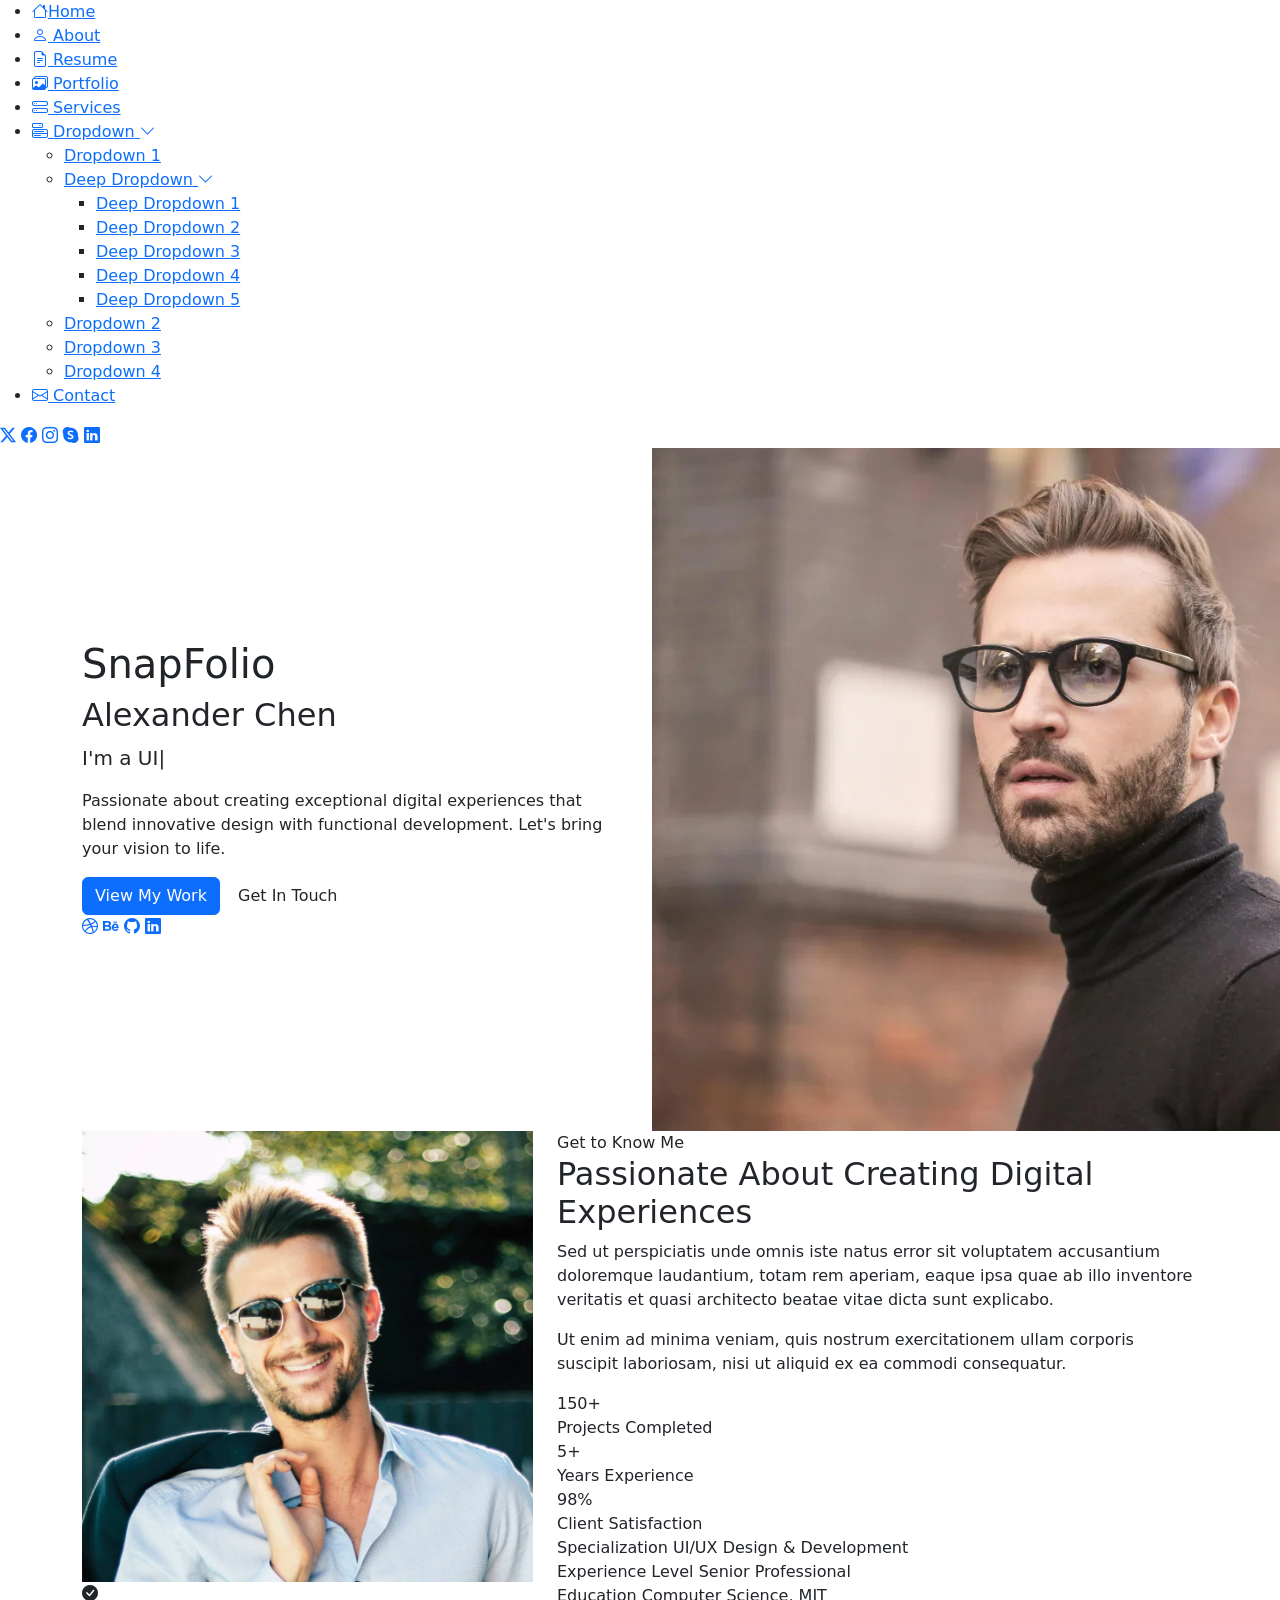
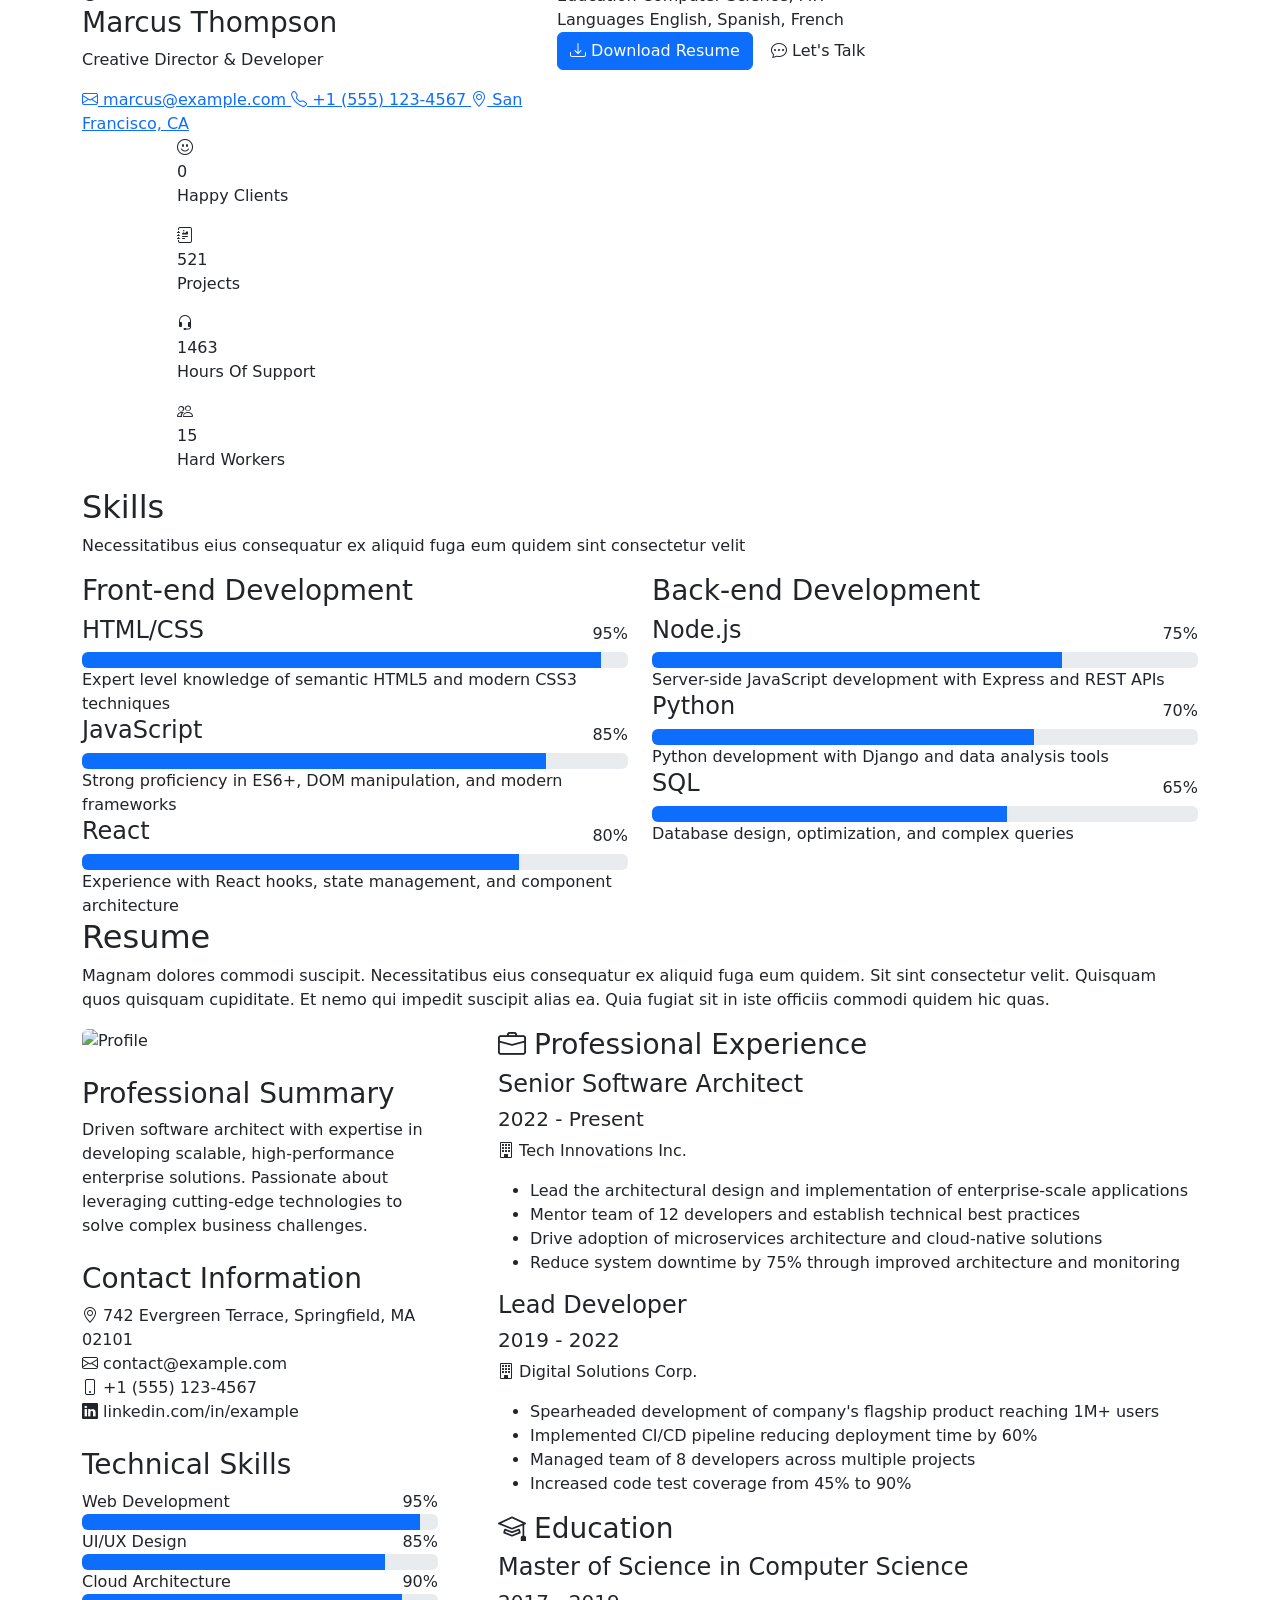
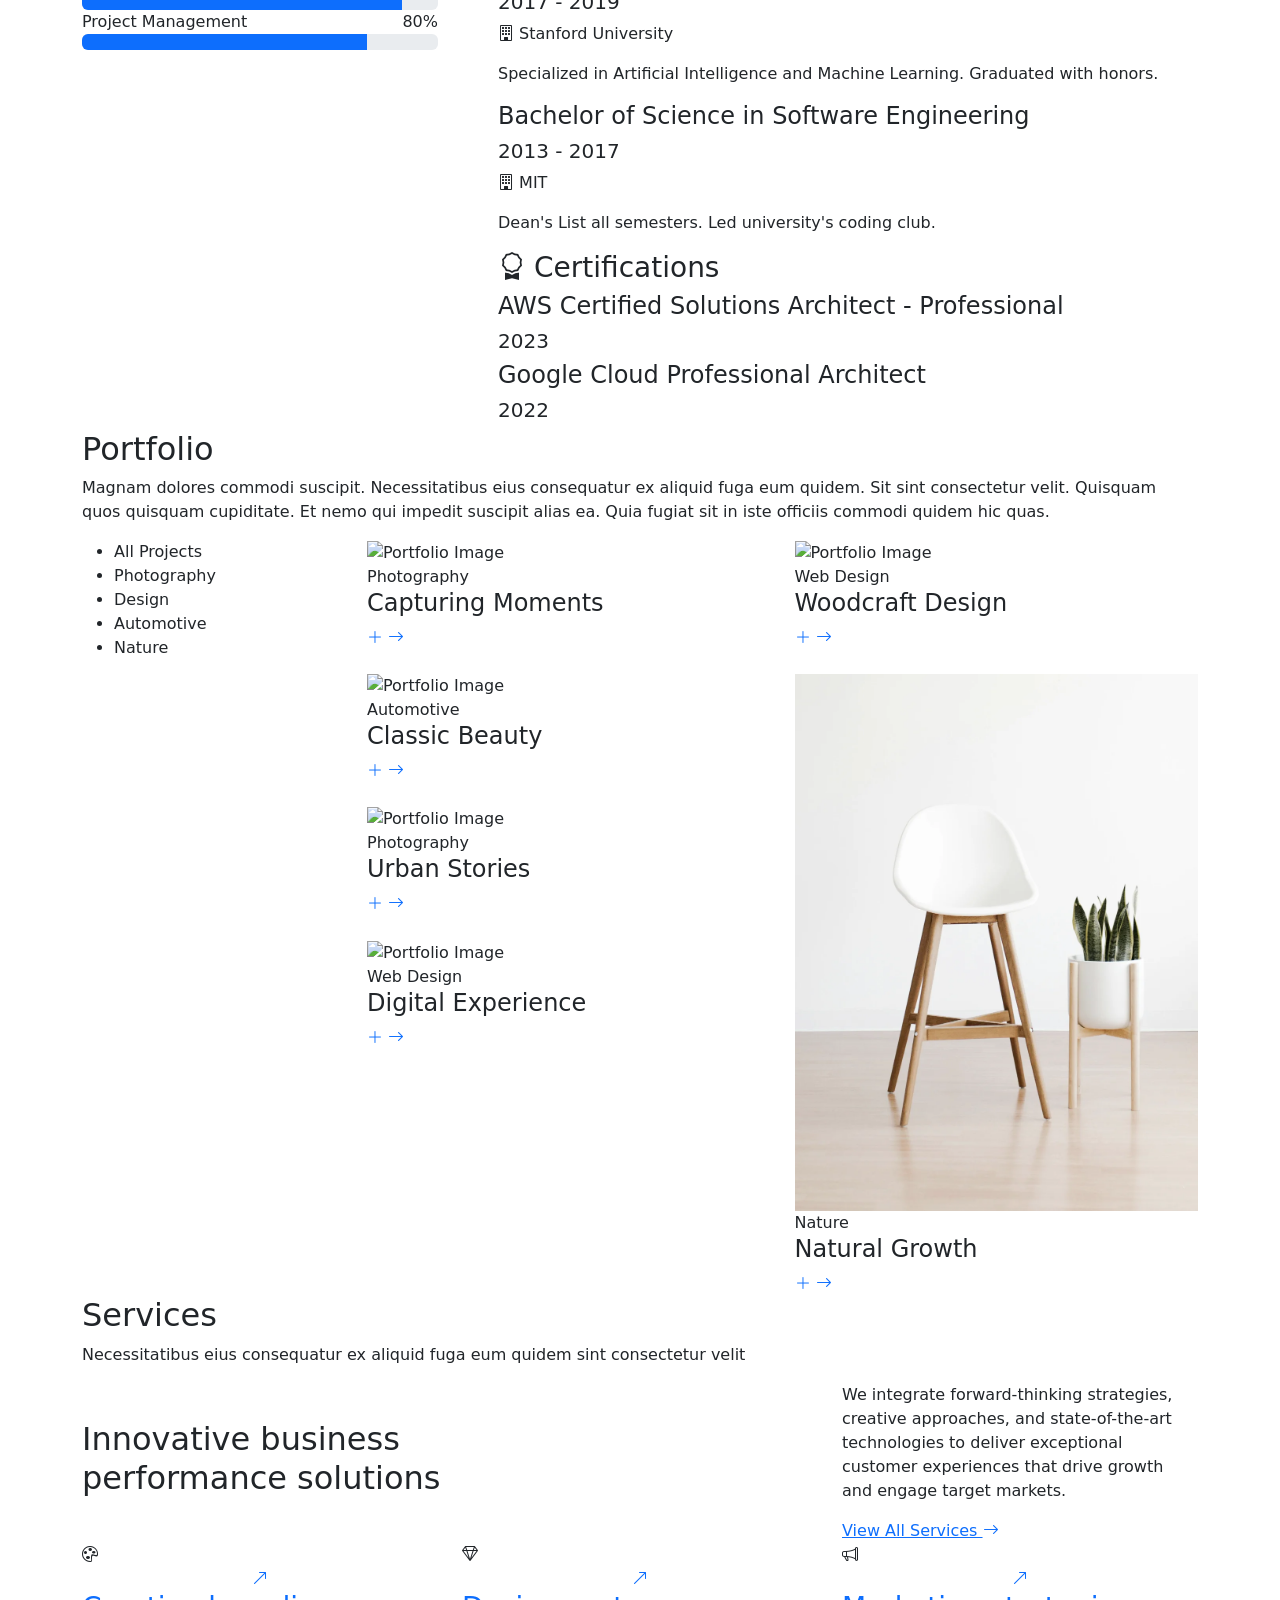
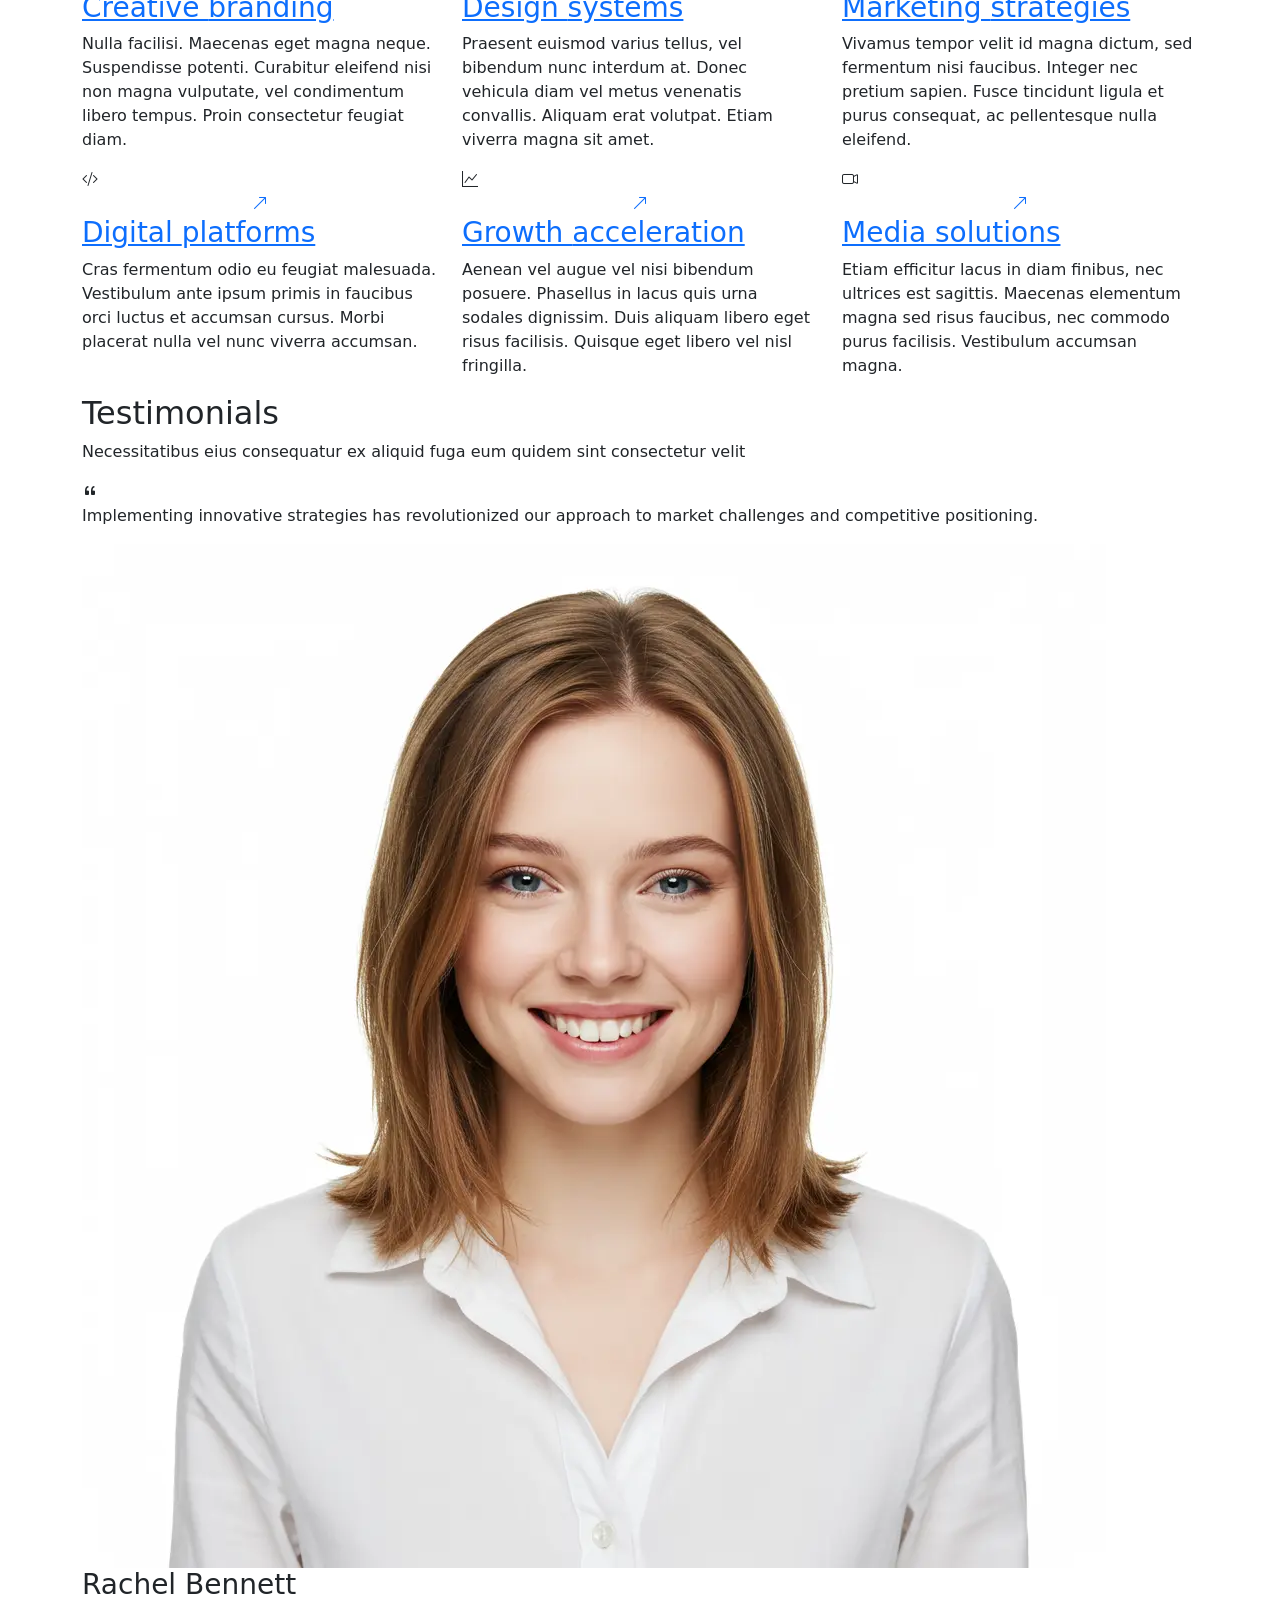
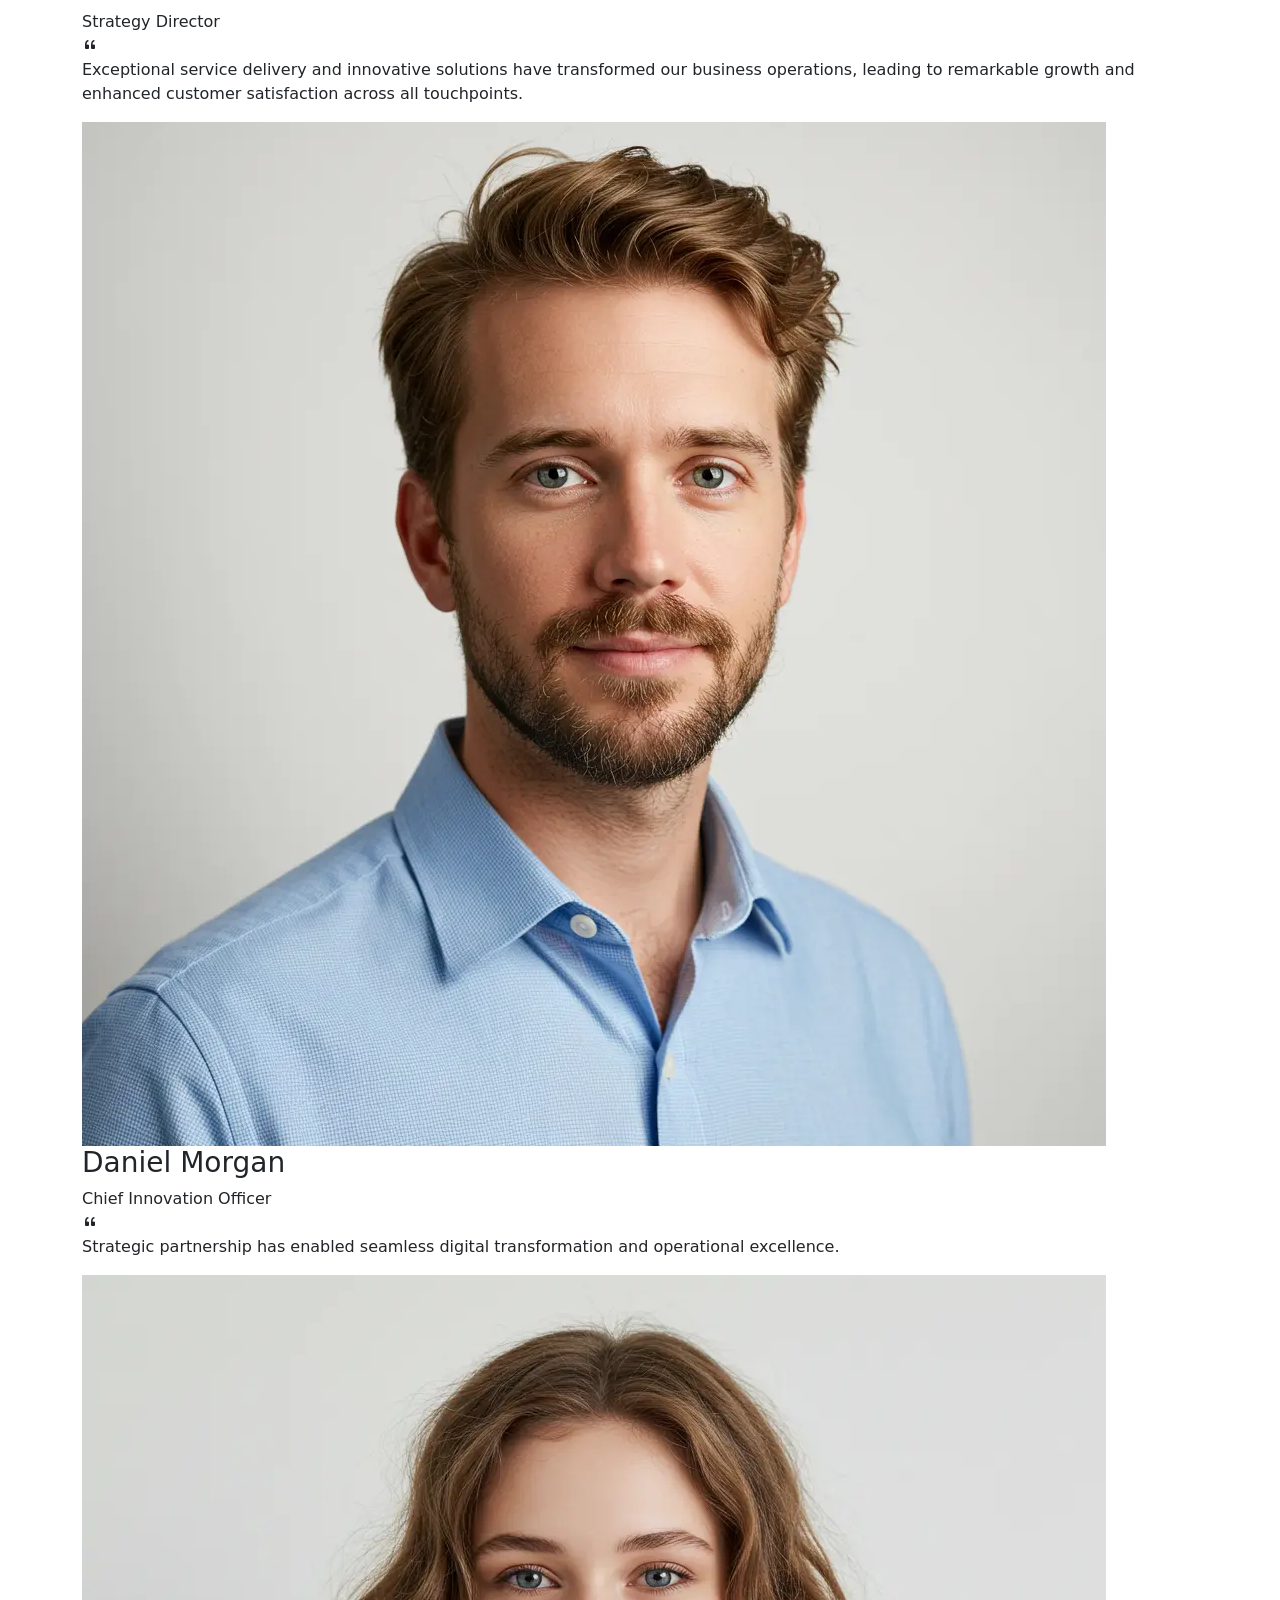
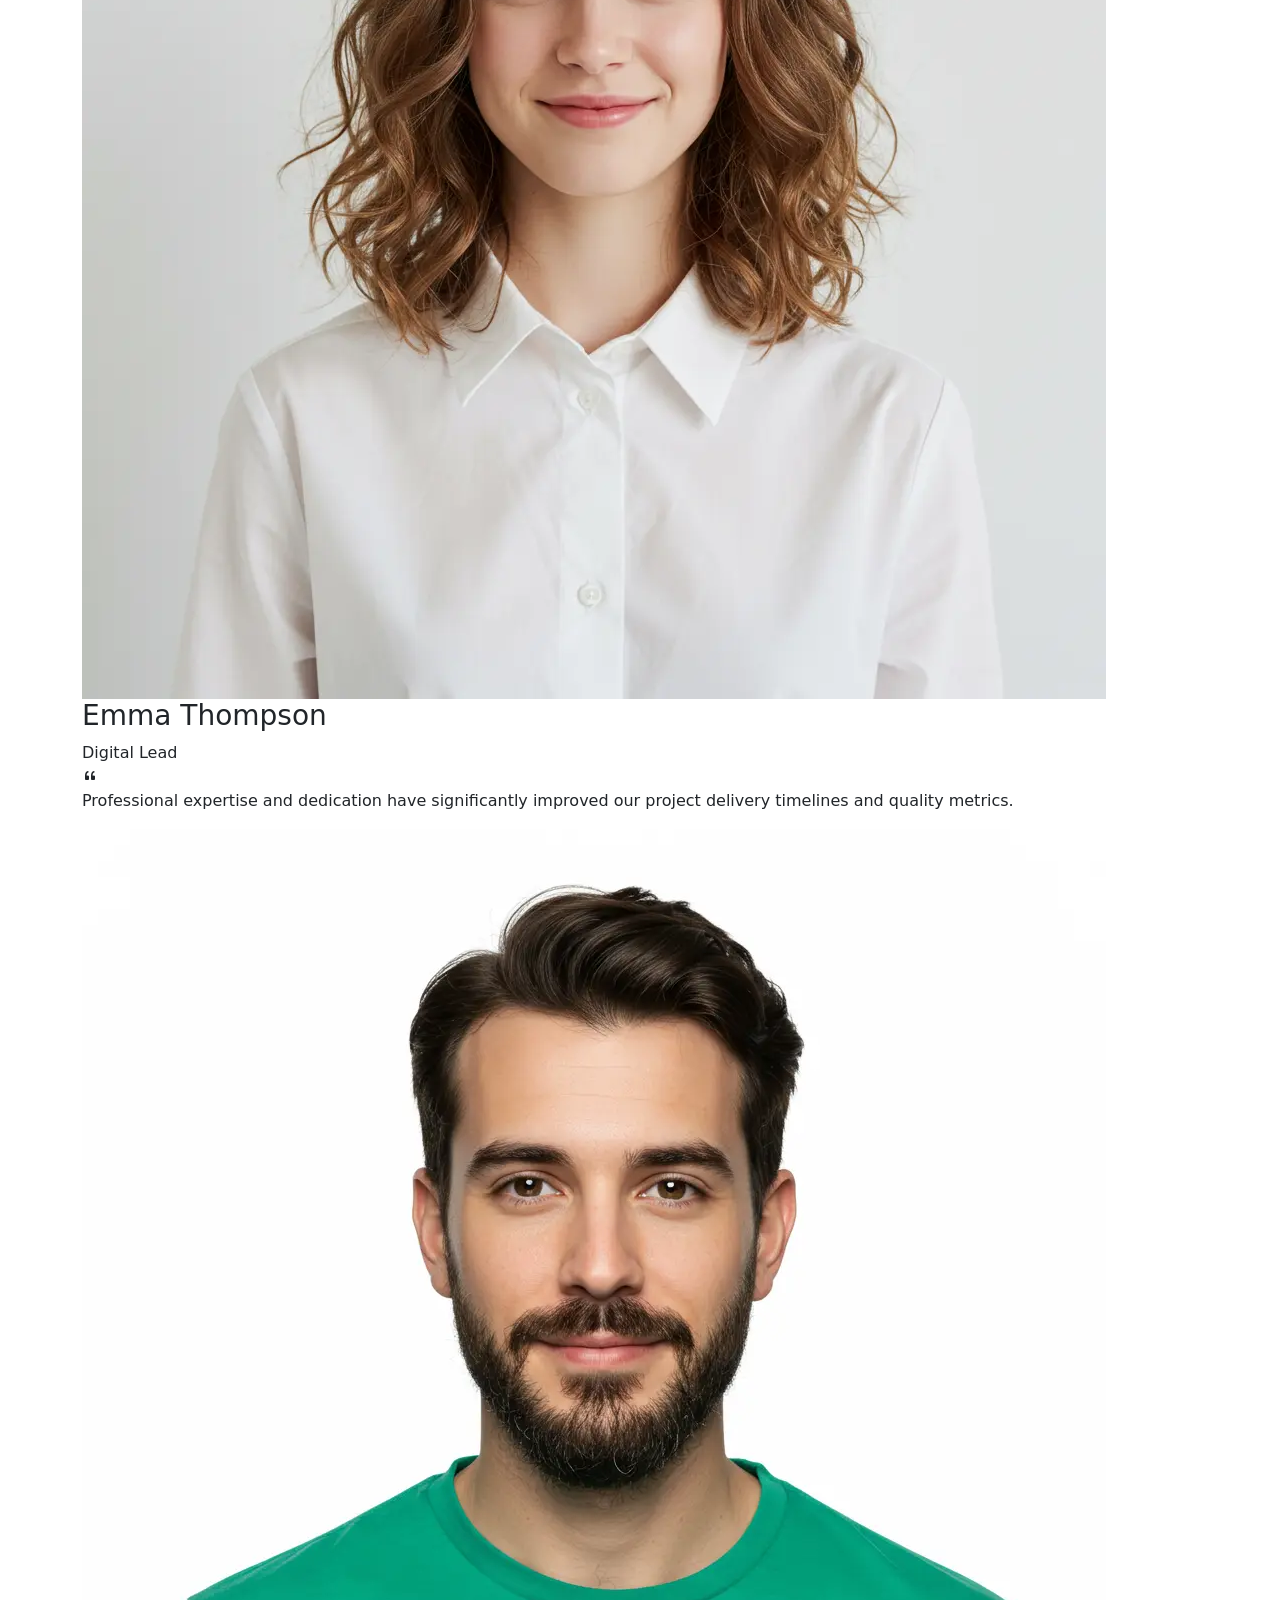
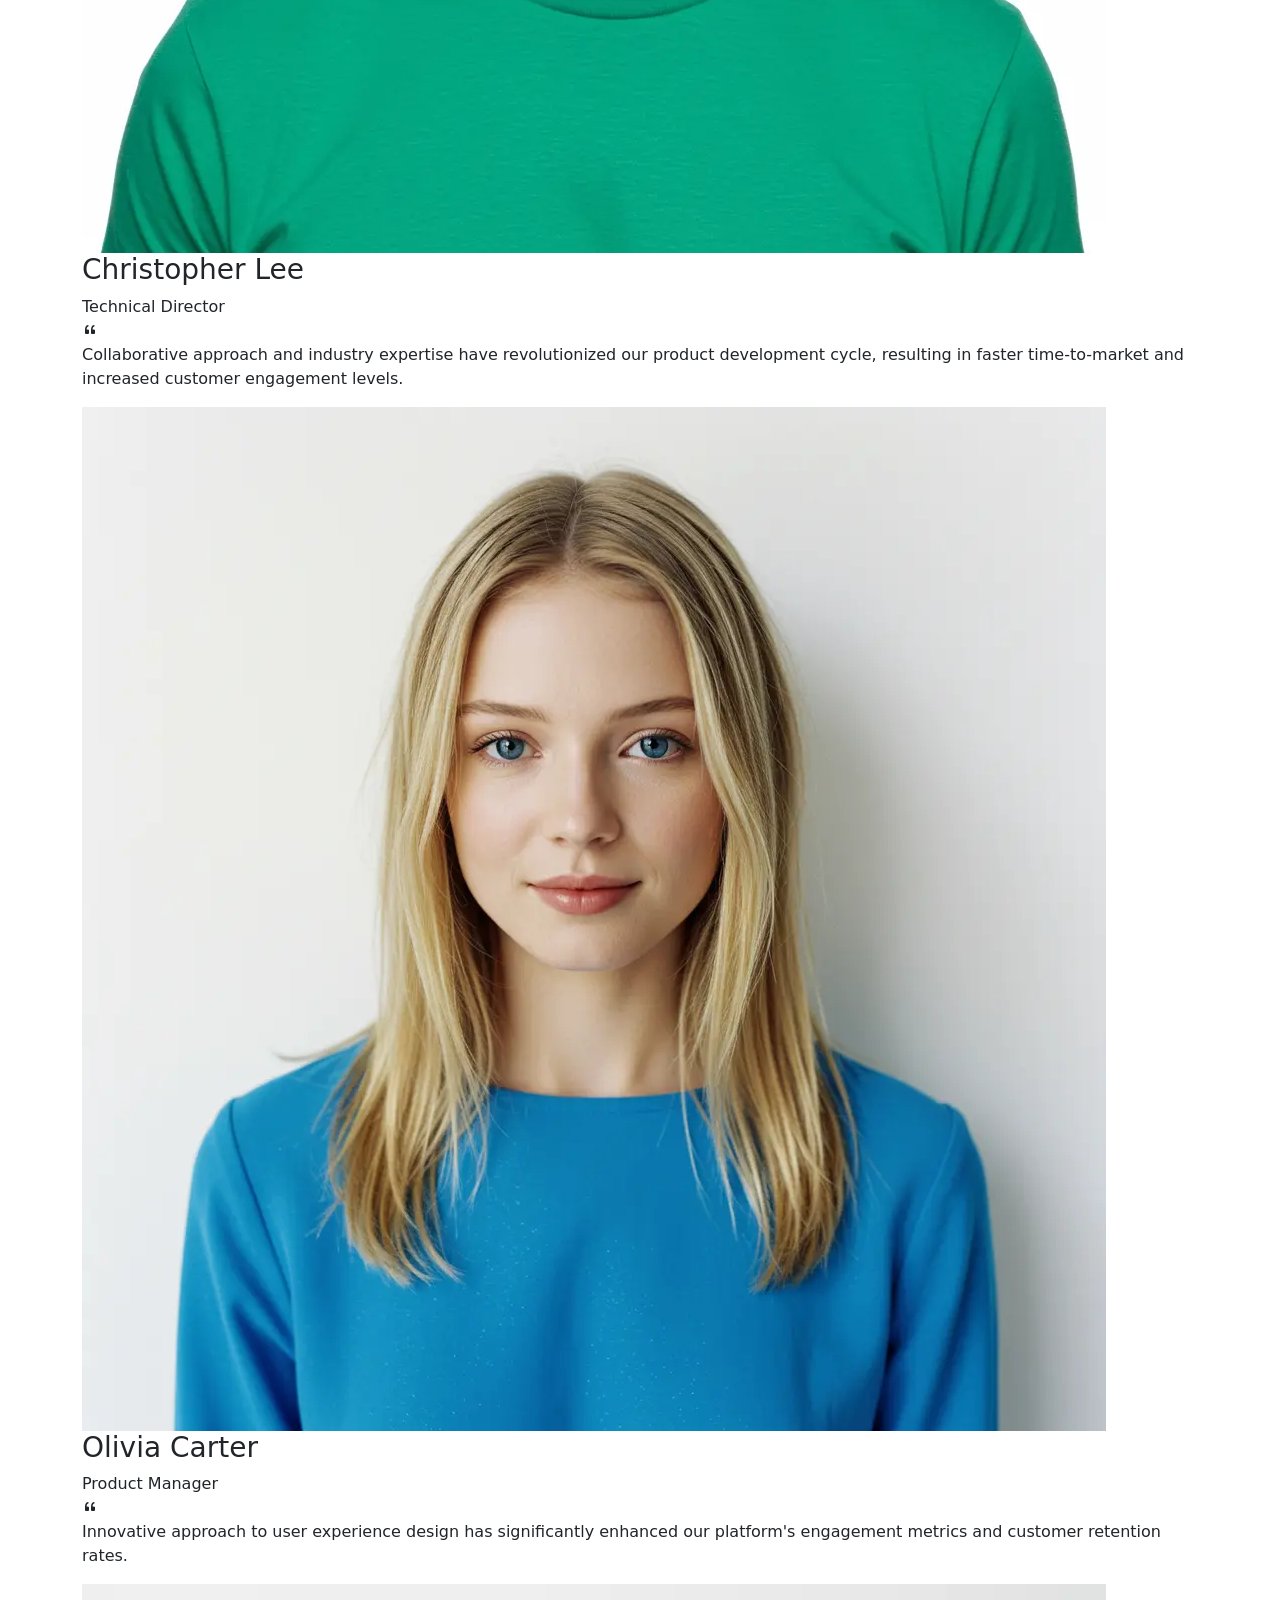
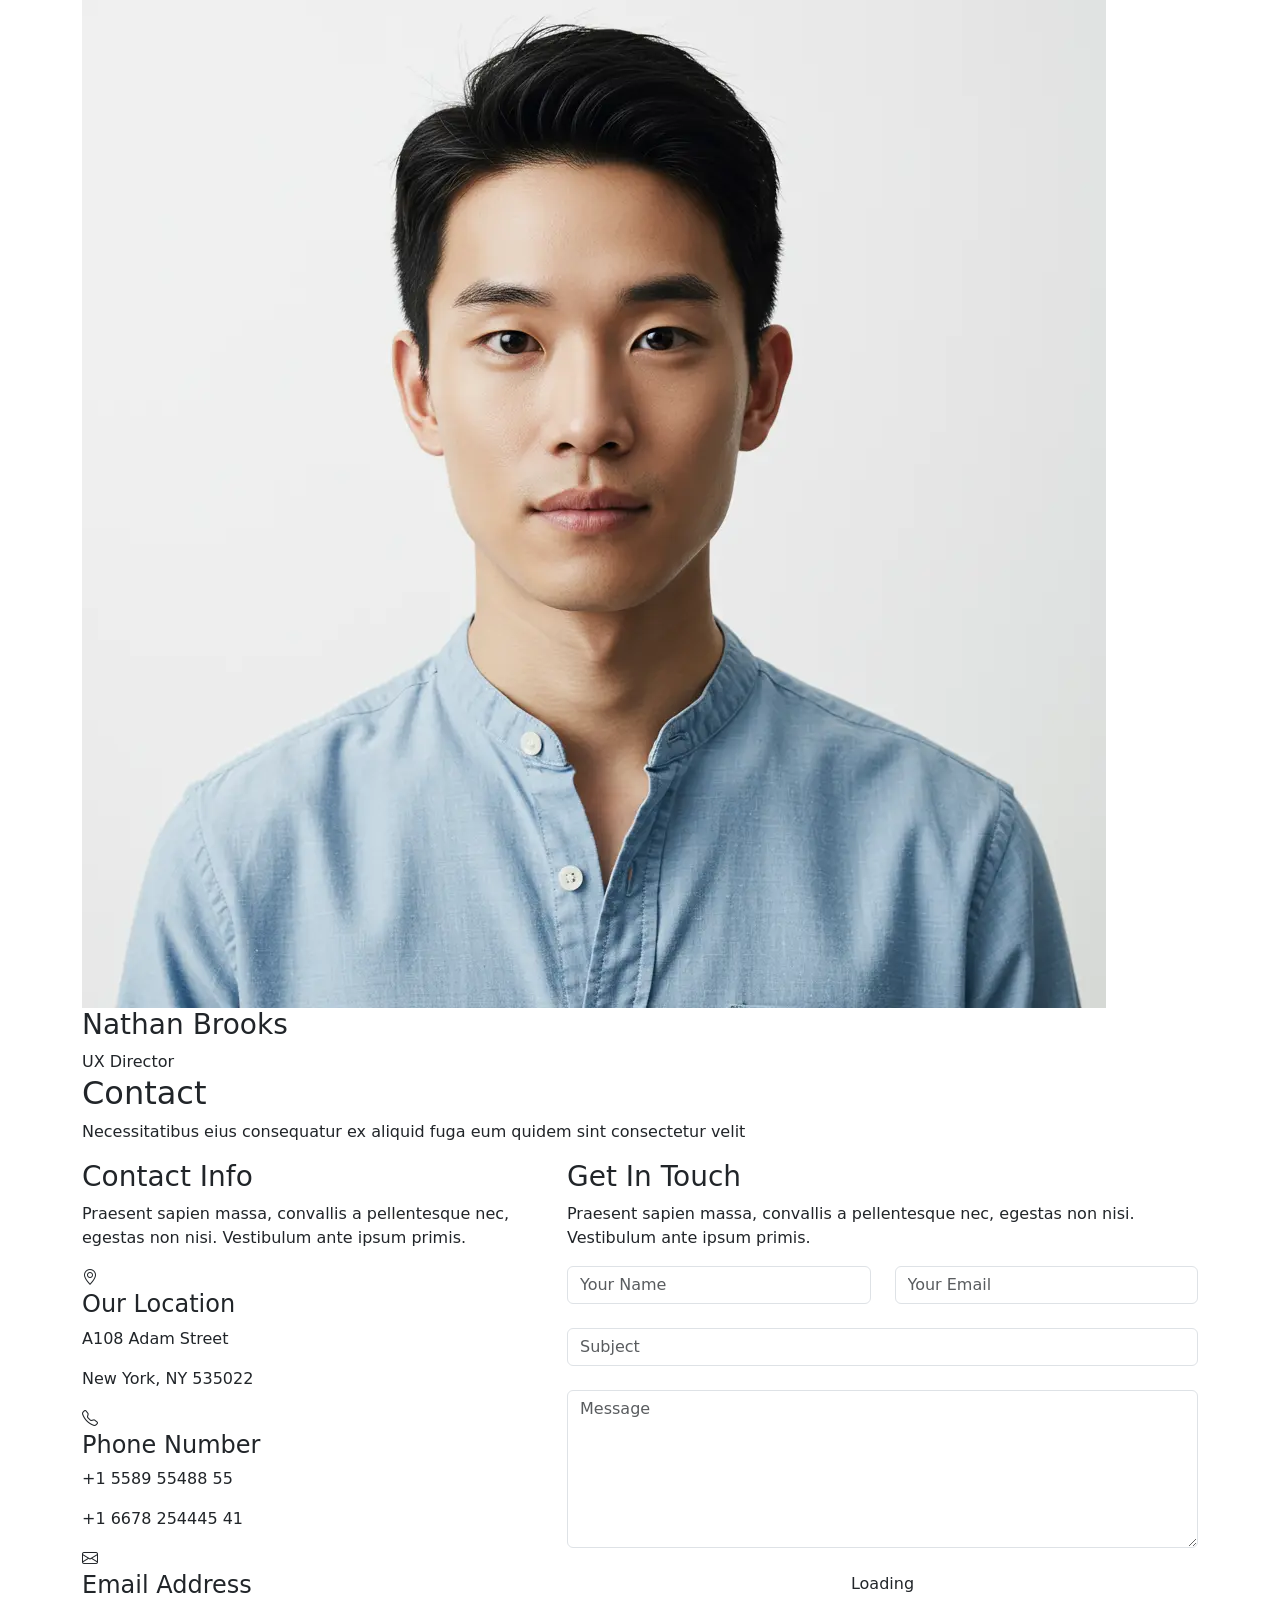
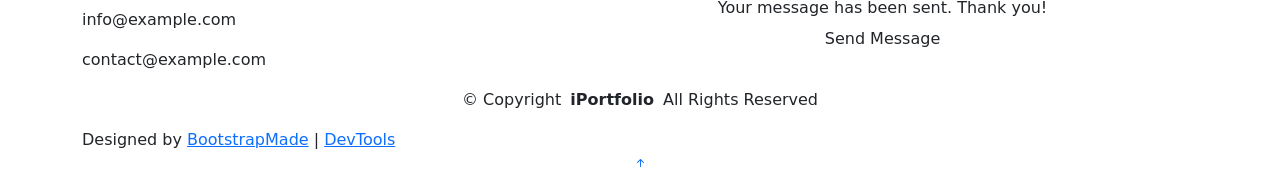
==== index.html @ 399a63a8 "commit do modelo do portifolio" ====
<!DOCTYPE html>
<html lang="en">

<head>
  <meta charset="utf-8">
  <meta content="width=device-width, initial-scale=1.0" name="viewport">
  <title>Index - SnapFolio Bootstrap Template</title>
  <meta name="description" content="">
  <meta name="keywords" content="">

  <!-- Favicons -->
  <link href="assets/img/favicon.png" rel="icon">
  <link href="assets/img/apple-touch-icon.png" rel="apple-touch-icon">

  <!-- Fonts -->
  <link href="https://fonts.googleapis.com" rel="preconnect">
  <link href="https://fonts.gstatic.com" rel="preconnect" crossorigin>
  <link href="https://fonts.googleapis.com/css2?family=Roboto:ital,wght@0,100;0,300;0,400;0,500;0,700;0,900;1,100;1,300;1,400;1,500;1,700;1,900&family=Ubuntu:ital,wght@0,300;0,400;0,500;0,700;1,300;1,400;1,500;1,700&family=Nunito:ital,wght@0,200;0,300;0,400;0,500;0,600;0,700;0,800;0,900;1,200;1,300;1,400;1,500;1,600;1,700;1,800;1,900&display=swap" rel="stylesheet">

  <!-- Vendor CSS Files -->
  <link href="assets/vendor/bootstrap/css/bootstrap.min.css" rel="stylesheet">
  <link href="assets/vendor/bootstrap-icons/bootstrap-icons.css" rel="stylesheet">
  <link href="assets/vendor/aos/aos.css" rel="stylesheet">
  <link href="assets/vendor/glightbox/css/glightbox.min.css" rel="stylesheet">
  <link href="assets/vendor/swiper/swiper-bundle.min.css" rel="stylesheet">

  <!-- Main CSS File -->
  <link href="assets/css/main.css" rel="stylesheet">

  <!-- =======================================================
  * Template Name: SnapFolio
  * Template URL: https://bootstrapmade.com/snapfolio-bootstrap-portfolio-template/
  * Updated: Jul 21 2025 with Bootstrap v5.3.7
  * Author: BootstrapMade.com
  * License: https://bootstrapmade.com/license/
  ======================================================== -->
</head>

<body class="index-page">

  <header id="header" class="header dark-background d-flex flex-column justify-content-center">
    <i class="header-toggle d-xl-none bi bi-list"></i>

    <div class="header-container d-flex flex-column align-items-start">
      <nav id="navmenu" class="navmenu">
        <ul>
          <li><a href="#hero" class="active"><i class="bi bi-house navicon"></i>Home</a></li>
          <li><a href="#about"><i class="bi bi-person navicon"></i> About</a></li>
          <li><a href="#resume"><i class="bi bi-file-earmark-text navicon"></i> Resume</a></li>
          <li><a href="#portfolio"><i class="bi bi-images navicon"></i> Portfolio</a></li>
          <li><a href="#services"><i class="bi bi-hdd-stack navicon"></i> Services</a></li>
          <li class="dropdown"><a href="#"><i class="bi bi-menu-button navicon"></i> <span>Dropdown</span> <i class="bi bi-chevron-down toggle-dropdown"></i></a>
            <ul>
              <li><a href="#">Dropdown 1</a></li>
              <li class="dropdown"><a href="#"><span>Deep Dropdown</span> <i class="bi bi-chevron-down toggle-dropdown"></i></a>
                <ul>
                  <li><a href="#">Deep Dropdown 1</a></li>
                  <li><a href="#">Deep Dropdown 2</a></li>
                  <li><a href="#">Deep Dropdown 3</a></li>
                  <li><a href="#">Deep Dropdown 4</a></li>
                  <li><a href="#">Deep Dropdown 5</a></li>
                </ul>
              </li>
              <li><a href="#">Dropdown 2</a></li>
              <li><a href="#">Dropdown 3</a></li>
              <li><a href="#">Dropdown 4</a></li>
            </ul>
          </li>
          <li><a href="#contact"><i class="bi bi-envelope navicon"></i> Contact</a></li>
        </ul>
      </nav>

      <div class="social-links text-center">
        <a href="#" class="twitter"><i class="bi bi-twitter-x"></i></a>
        <a href="#" class="facebook"><i class="bi bi-facebook"></i></a>
        <a href="#" class="instagram"><i class="bi bi-instagram"></i></a>
        <a href="#" class="google-plus"><i class="bi bi-skype"></i></a>
        <a href="#" class="linkedin"><i class="bi bi-linkedin"></i></a>
      </div>

    </div>

  </header>

  <main class="main">

    <!-- Hero Section -->
    <section id="hero" class="hero section">

      <div class="background-elements">
        <div class="bg-circle circle-1"></div>
        <div class="bg-circle circle-2"></div>
      </div>

      <div class="hero-content">

        <div class="container">
          <div class="row align-items-center">

            <div class="col-lg-6" data-aos="fade-right" data-aos-delay="100">
              <div class="hero-text">
                <h1>Snap<span class="accent-text">Folio</span></h1>
                <h2>Alexander Chen</h2>
                <p class="lead">I'm a <span class="typed" data-typed-items="UI/UX Designer, Web Developer, Brand Strategist, Creative Director"></span></p>
                <p class="description">Passionate about creating exceptional digital experiences that blend innovative design with functional development. Let's bring your vision to life.</p>

                <div class="hero-actions">
                  <a href="#portfolio" class="btn btn-primary">View My Work</a>
                  <a href="#contact" class="btn btn-outline">Get In Touch</a>
                </div>

                <div class="social-links">
                  <a href="#"><i class="bi bi-dribbble"></i></a>
                  <a href="#"><i class="bi bi-behance"></i></a>
                  <a href="#"><i class="bi bi-github"></i></a>
                  <a href="#"><i class="bi bi-linkedin"></i></a>
                </div>
              </div>
            </div>

            <div class="col-lg-6" data-aos="fade-left" data-aos-delay="200">
              <div class="hero-visual">
                <div class="profile-container">
                  <div class="profile-background"></div>
                  <img src="assets/img/profile/profile-2.webp" alt="Alexander Chen" class="profile-image">
                </div>
              </div>
            </div>

          </div>
        </div>
      </div>

    </section><!-- /Hero Section -->

    <!-- About Section -->
    <section id="about" class="about section">

      <div class="container" data-aos="fade-up" data-aos-delay="100">

        <div class="row">
          <div class="col-lg-5" data-aos="zoom-in" data-aos-delay="200">
            <div class="profile-card">
              <div class="profile-header">
                <div class="profile-image">
                  <img src="assets/img/profile/profile-square-3.webp" alt="Profile Image" class="img-fluid">
                </div>
                <div class="profile-badge">
                  <i class="bi bi-check-circle-fill"></i>
                </div>
              </div>

              <div class="profile-content">
                <h3>Marcus Thompson</h3>
                <p class="profession">Creative Director &amp; Developer</p>

                <div class="contact-links">
                  <a href="mailto:marcus@example.com" class="contact-item">
                    <i class="bi bi-envelope"></i>
                    marcus@example.com
                  </a>
                  <a href="tel:+15551234567" class="contact-item">
                    <i class="bi bi-telephone"></i>
                    +1 (555) 123-4567
                  </a>
                  <a href="#" class="contact-item">
                    <i class="bi bi-geo-alt"></i>
                    San Francisco, CA
                  </a>
                </div>
              </div>
            </div>
          </div>

          <div class="col-lg-7" data-aos="fade-left" data-aos-delay="300">
            <div class="about-content">
              <div class="section-header">
                <span class="badge-text">Get to Know Me</span>
                <h2>Passionate About Creating Digital Experiences</h2>
              </div>

              <div class="description">
                <p>Sed ut perspiciatis unde omnis iste natus error sit voluptatem accusantium doloremque laudantium, totam rem aperiam, eaque ipsa quae ab illo inventore veritatis et quasi architecto beatae vitae dicta sunt explicabo.</p>

                <p>Ut enim ad minima veniam, quis nostrum exercitationem ullam corporis suscipit laboriosam, nisi ut aliquid ex ea commodi consequatur.</p>
              </div>

              <div class="stats-grid">
                <div class="stat-item">
                  <div class="stat-number">150+</div>
                  <div class="stat-label">Projects Completed</div>
                </div>
                <div class="stat-item">
                  <div class="stat-number">5+</div>
                  <div class="stat-label">Years Experience</div>
                </div>
                <div class="stat-item">
                  <div class="stat-number">98%</div>
                  <div class="stat-label">Client Satisfaction</div>
                </div>
              </div>

              <div class="details-grid">
                <div class="detail-row">
                  <div class="detail-item">
                    <span class="detail-label">Specialization</span>
                    <span class="detail-value">UI/UX Design &amp; Development</span>
                  </div>
                  <div class="detail-item">
                    <span class="detail-label">Experience Level</span>
                    <span class="detail-value">Senior Professional</span>
                  </div>
                </div>
                <div class="detail-row">
                  <div class="detail-item">
                    <span class="detail-label">Education</span>
                    <span class="detail-value">Computer Science, MIT</span>
                  </div>
                  <div class="detail-item">
                    <span class="detail-label">Languages</span>
                    <span class="detail-value">English, Spanish, French</span>
                  </div>
                </div>
              </div>

              <div class="cta-section">
                <a href="#" class="btn btn-primary">
                  <i class="bi bi-download"></i>
                  Download Resume
                </a>
                <a href="#" class="btn btn-outline">
                  <i class="bi bi-chat-dots"></i>
                  Let's Talk
                </a>
              </div>
            </div>
          </div>
        </div>

      </div>

    </section><!-- /About Section -->

    <!-- Stats Section -->
    <section id="stats" class="stats section light-background">

      <div class="container" data-aos="fade-up" data-aos-delay="100">

        <div class="row justify-content-center">
          <div class="col-lg-10">
            <div class="stats-wrapper">
              <div class="stats-item" data-aos="zoom-in" data-aos-delay="150">
                <div class="icon-wrapper">
                  <i class="bi bi-emoji-smile"></i>
                </div>
                <span data-purecounter-start="0" data-purecounter-end="232" data-purecounter-duration="1" class="purecounter"></span>
                <p>Happy Clients</p>
              </div><!-- End Stats Item -->

              <div class="stats-item" data-aos="zoom-in" data-aos-delay="200">
                <div class="icon-wrapper">
                  <i class="bi bi-journal-richtext"></i>
                </div>
                <span data-purecounter-start="0" data-purecounter-end="521" data-purecounter-duration="1" class="purecounter"></span>
                <p>Projects</p>
              </div><!-- End Stats Item -->

              <div class="stats-item" data-aos="zoom-in" data-aos-delay="250">
                <div class="icon-wrapper">
                  <i class="bi bi-headset"></i>
                </div>
                <span data-purecounter-start="0" data-purecounter-end="1463" data-purecounter-duration="1" class="purecounter"></span>
                <p>Hours Of Support</p>
              </div><!-- End Stats Item -->

              <div class="stats-item" data-aos="zoom-in" data-aos-delay="300">
                <div class="icon-wrapper">
                  <i class="bi bi-people"></i>
                </div>
                <span data-purecounter-start="0" data-purecounter-end="15" data-purecounter-duration="1" class="purecounter"></span>
                <p>Hard Workers</p>
              </div><!-- End Stats Item -->
            </div>
          </div>
        </div>

      </div>

    </section><!-- /Stats Section -->

    <!-- Skills Section -->
    <section id="skills" class="skills section">

      <!-- Section Title -->
      <div class="container section-title" data-aos="fade-up">
        <h2>Skills</h2>
        <p>Necessitatibus eius consequatur ex aliquid fuga eum quidem sint consectetur velit</p>
      </div><!-- End Section Title -->

      <div class="container" data-aos="fade-up" data-aos-delay="100">

        <div class="row">
          <div class="col-lg-6">
            <div class="skills-category" data-aos="fade-up" data-aos-delay="200">
              <h3>Front-end Development</h3>
              <div class="skills-animation">
                <div class="skill-item">
                  <div class="d-flex justify-content-between align-items-center">
                    <h4>HTML/CSS</h4>
                    <span class="skill-percentage">95%</span>
                  </div>
                  <div class="progress">
                    <div class="progress-bar" role="progressbar" aria-valuenow="95" aria-valuemin="0" aria-valuemax="100"></div>
                  </div>
                  <div class="skill-tooltip">Expert level knowledge of semantic HTML5 and modern CSS3 techniques</div>
                </div>

                <div class="skill-item">
                  <div class="d-flex justify-content-between align-items-center">
                    <h4>JavaScript</h4>
                    <span class="skill-percentage">85%</span>
                  </div>
                  <div class="progress">
                    <div class="progress-bar" role="progressbar" aria-valuenow="85" aria-valuemin="0" aria-valuemax="100"></div>
                  </div>
                  <div class="skill-tooltip">Strong proficiency in ES6+, DOM manipulation, and modern frameworks</div>
                </div>

                <div class="skill-item">
                  <div class="d-flex justify-content-between align-items-center">
                    <h4>React</h4>
                    <span class="skill-percentage">80%</span>
                  </div>
                  <div class="progress">
                    <div class="progress-bar" role="progressbar" aria-valuenow="80" aria-valuemin="0" aria-valuemax="100"></div>
                  </div>
                  <div class="skill-tooltip">Experience with React hooks, state management, and component architecture</div>
                </div>
              </div>
            </div><!-- End Frontend Skills -->
          </div>

          <div class="col-lg-6">
            <div class="skills-category" data-aos="fade-up" data-aos-delay="300">
              <h3>Back-end Development</h3>
              <div class="skills-animation">
                <div class="skill-item">
                  <div class="d-flex justify-content-between align-items-center">
                    <h4>Node.js</h4>
                    <span class="skill-percentage">75%</span>
                  </div>
                  <div class="progress">
                    <div class="progress-bar" role="progressbar" aria-valuenow="75" aria-valuemin="0" aria-valuemax="100"></div>
                  </div>
                  <div class="skill-tooltip">Server-side JavaScript development with Express and REST APIs</div>
                </div>

                <div class="skill-item">
                  <div class="d-flex justify-content-between align-items-center">
                    <h4>Python</h4>
                    <span class="skill-percentage">70%</span>
                  </div>
                  <div class="progress">
                    <div class="progress-bar" role="progressbar" aria-valuenow="70" aria-valuemin="0" aria-valuemax="100"></div>
                  </div>
                  <div class="skill-tooltip">Python development with Django and data analysis tools</div>
                </div>

                <div class="skill-item">
                  <div class="d-flex justify-content-between align-items-center">
                    <h4>SQL</h4>
                    <span class="skill-percentage">65%</span>
                  </div>
                  <div class="progress">
                    <div class="progress-bar" role="progressbar" aria-valuenow="65" aria-valuemin="0" aria-valuemax="100"></div>
                  </div>
                  <div class="skill-tooltip">Database design, optimization, and complex queries</div>
                </div>
              </div>
            </div><!-- End Backend Skills -->
          </div>
        </div>

      </div>

    </section><!-- /Skills Section -->

    <!-- Resume Section -->
    <section id="resume" class="resume section">

      <!-- Section Title -->
      <div class="container section-title" data-aos="fade-up">
        <h2>Resume</h2>
        <p>Magnam dolores commodi suscipit. Necessitatibus eius consequatur ex aliquid fuga eum quidem. Sit sint consectetur velit. Quisquam quos quisquam cupiditate. Et nemo qui impedit suscipit alias ea. Quia fugiat sit in iste officiis commodi quidem hic quas.</p>
      </div><!-- End Section Title -->

      <div class="container" data-aos="fade-up" data-aos-delay="100">

        <div class="row gy-4">
          <!-- Left column with summary and contact -->
          <div class="col-lg-4">
            <div class="resume-side" data-aos="fade-right" data-aos-delay="100">
              <div class="profile-img mb-4">
                <img src="assets/img/profile/profile-square-2.webp" alt="Profile" class="img-fluid rounded">
              </div>

              <h3>Professional Summary</h3>
              <p>Driven software architect with expertise in developing scalable, high-performance enterprise solutions. Passionate about leveraging cutting-edge technologies to solve complex business challenges.</p>

              <h3 class="mt-4">Contact Information</h3>
              <ul class="contact-info list-unstyled">
                <li><i class="bi bi-geo-alt"></i> 742 Evergreen Terrace, Springfield, MA 02101</li>
                <li><i class="bi bi-envelope"></i> contact@example.com</li>
                <li><i class="bi bi-phone"></i> +1 (555) 123-4567</li>
                <li><i class="bi bi-linkedin"></i> linkedin.com/in/example</li>
              </ul>

              <div class="skills-animation mt-4">
                <h3>Technical Skills</h3>
                <div class="skill-item">
                  <div class="d-flex justify-content-between">
                    <span>Web Development</span>
                    <span>95%</span>
                  </div>
                  <div class="progress">
                    <div class="progress-bar" role="progressbar" aria-valuenow="95" aria-valuemin="0" aria-valuemax="100"></div>
                  </div>
                </div>

                <div class="skill-item">
                  <div class="d-flex justify-content-between">
                    <span>UI/UX Design</span>
                    <span>85%</span>
                  </div>
                  <div class="progress">
                    <div class="progress-bar" role="progressbar" aria-valuenow="85" aria-valuemin="0" aria-valuemax="100"></div>
                  </div>
                </div>

                <div class="skill-item">
                  <div class="d-flex justify-content-between">
                    <span>Cloud Architecture</span>
                    <span>90%</span>
                  </div>
                  <div class="progress">
                    <div class="progress-bar" role="progressbar" aria-valuenow="90" aria-valuemin="0" aria-valuemax="100"></div>
                  </div>
                </div>

                <div class="skill-item">
                  <div class="d-flex justify-content-between">
                    <span>Project Management</span>
                    <span>80%</span>
                  </div>
                  <div class="progress">
                    <div class="progress-bar" role="progressbar" aria-valuenow="80" aria-valuemin="0" aria-valuemax="100"></div>
                  </div>
                </div>
              </div>
            </div>
          </div>

          <!-- Right column with experience and education -->
          <div class="col-lg-8 ps-4 ps-lg-5">
            <!-- Experience Section -->
            <div class="resume-section" data-aos="fade-up">
              <h3><i class="bi bi-briefcase me-2"></i>Professional Experience</h3>

              <div class="resume-item">
                <h4>Senior Software Architect</h4>
                <h5>2022 - Present</h5>
                <p class="company"><i class="bi bi-building"></i> Tech Innovations Inc.</p>
                <ul>
                  <li>Lead the architectural design and implementation of enterprise-scale applications</li>
                  <li>Mentor team of 12 developers and establish technical best practices</li>
                  <li>Drive adoption of microservices architecture and cloud-native solutions</li>
                  <li>Reduce system downtime by 75% through improved architecture and monitoring</li>
                </ul>
              </div>

              <div class="resume-item">
                <h4>Lead Developer</h4>
                <h5>2019 - 2022</h5>
                <p class="company"><i class="bi bi-building"></i> Digital Solutions Corp.</p>
                <ul>
                  <li>Spearheaded development of company's flagship product reaching 1M+ users</li>
                  <li>Implemented CI/CD pipeline reducing deployment time by 60%</li>
                  <li>Managed team of 8 developers across multiple projects</li>
                  <li>Increased code test coverage from 45% to 90%</li>
                </ul>
              </div>
            </div>

            <!-- Education Section -->
            <div class="resume-section" data-aos="fade-up" data-aos-delay="100">
              <h3><i class="bi bi-mortarboard me-2"></i>Education</h3>

              <div class="resume-item">
                <h4>Master of Science in Computer Science</h4>
                <h5>2017 - 2019</h5>
                <p class="company"><i class="bi bi-building"></i> Stanford University</p>
                <p>Specialized in Artificial Intelligence and Machine Learning. Graduated with honors.</p>
              </div>

              <div class="resume-item">
                <h4>Bachelor of Science in Software Engineering</h4>
                <h5>2013 - 2017</h5>
                <p class="company"><i class="bi bi-building"></i> MIT</p>
                <p>Dean's List all semesters. Led university's coding club.</p>
              </div>
            </div>

            <!-- Certifications Section -->
            <div class="resume-section" data-aos="fade-up" data-aos-delay="200">
              <h3><i class="bi bi-award me-2"></i>Certifications</h3>

              <div class="resume-item">
                <h4>AWS Certified Solutions Architect - Professional</h4>
                <h5>2023</h5>
              </div>

              <div class="resume-item">
                <h4>Google Cloud Professional Architect</h4>
                <h5>2022</h5>
              </div>
            </div>
          </div>
        </div>

      </div>

    </section><!-- /Resume Section -->

    <!-- Portfolio Section -->
    <section id="portfolio" class="portfolio section">

      <!-- Section Title -->
      <div class="container section-title" data-aos="fade-up">
        <h2>Portfolio</h2>
        <p>Magnam dolores commodi suscipit. Necessitatibus eius consequatur ex aliquid fuga eum quidem. Sit sint consectetur velit. Quisquam quos quisquam cupiditate. Et nemo qui impedit suscipit alias ea. Quia fugiat sit in iste officiis commodi quidem hic quas.</p>
      </div><!-- End Section Title -->

      <div class="container" data-aos="fade-up" data-aos-delay="100">

        <div class="isotope-layout" data-default-filter="*" data-layout="masonry" data-sort="original-order">

          <div class="row">
            <div class="col-lg-3 filter-sidebar">
              <div class="filters-wrapper" data-aos="fade-right" data-aos-delay="150">
                <ul class="portfolio-filters isotope-filters">
                  <li data-filter="*" class="filter-active">All Projects</li>
                  <li data-filter=".filter-photography">Photography</li>
                  <li data-filter=".filter-design">Design</li>
                  <li data-filter=".filter-automotive">Automotive</li>
                  <li data-filter=".filter-nature">Nature</li>
                </ul>
              </div>
            </div>

            <div class="col-lg-9">
              <div class="row gy-4 portfolio-container isotope-container" data-aos="fade-up" data-aos-delay="200">

                <div class="col-lg-6 col-md-6 portfolio-item isotope-item filter-photography">
                  <div class="portfolio-wrap">
                    <img src="assets/img/portfolio/portfolio-portrait-1.webp" class="img-fluid" alt="Portfolio Image" loading="lazy">
                    <div class="portfolio-info">
                      <div class="content">
                        <span class="category">Photography</span>
                        <h4>Capturing Moments</h4>
                        <div class="portfolio-links">
                          <a href="assets/img/portfolio/portfolio-portrait-1.webp" class="glightbox" title="Capturing Moments"><i class="bi bi-plus-lg"></i></a>
                          <a href="portfolio-details.html" title="More Details"><i class="bi bi-arrow-right"></i></a>
                        </div>
                      </div>
                    </div>
                  </div>
                </div><!-- End Portfolio Item -->

                <div class="col-lg-6 col-md-6 portfolio-item isotope-item filter-design">
                  <div class="portfolio-wrap">
                    <img src="assets/img/portfolio/portfolio-2.webp" class="img-fluid" alt="Portfolio Image" loading="lazy">
                    <div class="portfolio-info">
                      <div class="content">
                        <span class="category">Web Design</span>
                        <h4>Woodcraft Design</h4>
                        <div class="portfolio-links">
                          <a href="assets/img/portfolio/portfolio-2.webp" class="glightbox" title="Woodcraft Design"><i class="bi bi-plus-lg"></i></a>
                          <a href="portfolio-details.html" title="More Details"><i class="bi bi-arrow-right"></i></a>
                        </div>
                      </div>
                    </div>
                  </div>
                </div><!-- End Portfolio Item -->

                <div class="col-lg-6 col-md-6 portfolio-item isotope-item filter-automotive">
                  <div class="portfolio-wrap">
                    <img src="assets/img/portfolio/portfolio-portrait-2.webp" class="img-fluid" alt="Portfolio Image" loading="lazy">
                    <div class="portfolio-info">
                      <div class="content">
                        <span class="category">Automotive</span>
                        <h4>Classic Beauty</h4>
                        <div class="portfolio-links">
                          <a href="assets/img/portfolio/portfolio-portrait-2.webp" class="glightbox" title="Classic Beauty"><i class="bi bi-plus-lg"></i></a>
                          <a href="portfolio-details.html" title="More Details"><i class="bi bi-arrow-right"></i></a>
                        </div>
                      </div>
                    </div>
                  </div>
                </div><!-- End Portfolio Item -->

                <div class="col-lg-6 col-md-6 portfolio-item isotope-item filter-nature">
                  <div class="portfolio-wrap">
                    <img src="assets/img/portfolio/portfolio-portrait-4.webp" class="img-fluid" alt="Portfolio Image" loading="lazy">
                    <div class="portfolio-info">
                      <div class="content">
                        <span class="category">Nature</span>
                        <h4>Natural Growth</h4>
                        <div class="portfolio-links">
                          <a href="assets/img/portfolio/portfolio-portrait-4.webp" class="glightbox" title="Natural Growth"><i class="bi bi-plus-lg"></i></a>
                          <a href="portfolio-details.html" title="More Details"><i class="bi bi-arrow-right"></i></a>
                        </div>
                      </div>
                    </div>
                  </div>
                </div><!-- End Portfolio Item -->

                <div class="col-lg-6 col-md-6 portfolio-item isotope-item filter-photography">
                  <div class="portfolio-wrap">
                    <img src="assets/img/portfolio/portfolio-5.webp" class="img-fluid" alt="Portfolio Image" loading="lazy">
                    <div class="portfolio-info">
                      <div class="content">
                        <span class="category">Photography</span>
                        <h4>Urban Stories</h4>
                        <div class="portfolio-links">
                          <a href="assets/img/portfolio/portfolio-5.webp" class="glightbox" title="Urban Stories"><i class="bi bi-plus-lg"></i></a>
                          <a href="portfolio-details.html" title="More Details"><i class="bi bi-arrow-right"></i></a>
                        </div>
                      </div>
                    </div>
                  </div>
                </div><!-- End Portfolio Item -->

                <div class="col-lg-6 col-md-6 portfolio-item isotope-item filter-design">
                  <div class="portfolio-wrap">
                    <img src="assets/img/portfolio/portfolio-6.webp" class="img-fluid" alt="Portfolio Image" loading="lazy">
                    <div class="portfolio-info">
                      <div class="content">
                        <span class="category">Web Design</span>
                        <h4>Digital Experience</h4>
                        <div class="portfolio-links">
                          <a href="assets/img/portfolio/portfolio-6.webp" class="glightbox" title="Digital Experience"><i class="bi bi-plus-lg"></i></a>
                          <a href="portfolio-details.html" title="More Details"><i class="bi bi-arrow-right"></i></a>
                        </div>
                      </div>
                    </div>
                  </div>
                </div><!-- End Portfolio Item -->

              </div><!-- End Portfolio Container -->
            </div>
          </div>

        </div>

      </div>

    </section><!-- /Portfolio Section -->

    <!-- Services Section -->
    <section id="services" class="services section">

      <!-- Section Title -->
      <div class="container section-title" data-aos="fade-up">
        <h2>Services</h2>
        <p>Necessitatibus eius consequatur ex aliquid fuga eum quidem sint consectetur velit</p>
      </div><!-- End Section Title -->

      <div class="container" data-aos="fade-up" data-aos-delay="100">

        <div class="service-header">
          <div class="row align-items-center">
            <div class="col-lg-8 col-md-12">
              <div class="service-intro">
                <h2 class="service-heading">
                  <div>Innovative business</div>
                  <div><span>performance solutions</span></div>
                </h2>
              </div>
            </div>
            <div class="col-lg-4 col-md-12">
              <div class="service-summary">
                <p>
                  We integrate forward-thinking strategies, creative approaches, and state-of-the-art technologies to deliver exceptional customer experiences that drive growth and engage target markets.
                </p>
                <a href="services.html" class="service-btn">
                  View All Services
                  <i class="bi bi-arrow-right"></i>
                </a>
              </div>
            </div>
          </div>
        </div>

        <div class="row justify-content-center">
          <div class="col-lg-4 col-md-6" data-aos="fade-up" data-aos-delay="100">
            <div class="service-card position-relative z-1">
              <div class="service-icon">
                <i class="bi bi-palette"></i>
              </div>
              <a href="service-details.html" class="card-action d-flex align-items-center justify-content-center rounded-circle">
                <i class="bi bi-arrow-up-right"></i>
              </a>
              <h3>
                <a href="service-details.html">
                  Creative <span>branding</span>
                </a>
              </h3>
              <p>
                Nulla facilisi. Maecenas eget magna neque. Suspendisse potenti. Curabitur eleifend nisi non magna vulputate, vel condimentum libero tempus. Proin consectetur feugiat diam.
              </p>
            </div>
          </div>
          <div class="col-lg-4 col-md-6" data-aos="fade-up" data-aos-delay="200">
            <div class="service-card position-relative z-1">
              <div class="service-icon">
                <i class="bi bi-gem"></i>
              </div>
              <a href="service-details.html" class="card-action d-flex align-items-center justify-content-center rounded-circle">
                <i class="bi bi-arrow-up-right"></i>
              </a>
              <h3>
                <a href="service-details.html">
                  Design <span>systems</span>
                </a>
              </h3>
              <p>
                Praesent euismod varius tellus, vel bibendum nunc interdum at. Donec vehicula diam vel metus venenatis convallis. Aliquam erat volutpat. Etiam viverra magna sit amet.
              </p>
            </div>
          </div>
          <div class="col-lg-4 col-md-6" data-aos="fade-up" data-aos-delay="300">
            <div class="service-card position-relative z-1">
              <div class="service-icon">
                <i class="bi bi-megaphone"></i>
              </div>
              <a href="service-details.html" class="card-action d-flex align-items-center justify-content-center rounded-circle">
                <i class="bi bi-arrow-up-right"></i>
              </a>
              <h3>
                <a href="service-details.html">
                  Marketing <span>strategies</span>
                </a>
              </h3>
              <p>
                Vivamus tempor velit id magna dictum, sed fermentum nisi faucibus. Integer nec pretium sapien. Fusce tincidunt ligula et purus consequat, ac pellentesque nulla eleifend.
              </p>
            </div>
          </div>
          <div class="col-lg-4 col-md-6" data-aos="fade-up" data-aos-delay="100">
            <div class="service-card position-relative z-1">
              <div class="service-icon">
                <i class="bi bi-code-slash"></i>
              </div>
              <a href="service-details.html" class="card-action d-flex align-items-center justify-content-center rounded-circle">
                <i class="bi bi-arrow-up-right"></i>
              </a>
              <h3>
                <a href="service-details.html">
                  Digital <span>platforms</span>
                </a>
              </h3>
              <p>
                Cras fermentum odio eu feugiat malesuada. Vestibulum ante ipsum primis in faucibus orci luctus et accumsan cursus. Morbi placerat nulla vel nunc viverra accumsan.
              </p>
            </div>
          </div>
          <div class="col-lg-4 col-md-6" data-aos="fade-up" data-aos-delay="200">
            <div class="service-card position-relative z-1">
              <div class="service-icon">
                <i class="bi bi-graph-up"></i>
              </div>
              <a href="service-details.html" class="card-action d-flex align-items-center justify-content-center rounded-circle">
                <i class="bi bi-arrow-up-right"></i>
              </a>
              <h3>
                <a href="service-details.html">
                  Growth <span>acceleration</span>
                </a>
              </h3>
              <p>
                Aenean vel augue vel nisi bibendum posuere. Phasellus in lacus quis urna sodales dignissim. Duis aliquam libero eget risus facilisis. Quisque eget libero vel nisl fringilla.
              </p>
            </div>
          </div>
          <div class="col-lg-4 col-md-6" data-aos="fade-up" data-aos-delay="300">
            <div class="service-card position-relative z-1">
              <div class="service-icon">
                <i class="bi bi-camera-video"></i>
              </div>
              <a href="service-details.html" class="card-action d-flex align-items-center justify-content-center rounded-circle">
                <i class="bi bi-arrow-up-right"></i>
              </a>
              <h3>
                <a href="service-details.html">
                  Media <span>solutions</span>
                </a>
              </h3>
              <p>
                Etiam efficitur lacus in diam finibus, nec ultrices est sagittis. Maecenas elementum magna sed risus faucibus, nec commodo purus facilisis. Vestibulum accumsan magna.
              </p>
            </div>
          </div>
        </div>

      </div>

    </section><!-- /Services Section -->

    <!-- Testimonials Section -->
    <section id="testimonials" class="testimonials section light-background">

      <!-- Section Title -->
      <div class="container section-title" data-aos="fade-up">
        <h2>Testimonials</h2>
        <p>Necessitatibus eius consequatur ex aliquid fuga eum quidem sint consectetur velit</p>
      </div><!-- End Section Title -->

      <div class="container">

        <div class="testimonial-masonry">

          <div class="testimonial-item" data-aos="fade-up">
            <div class="testimonial-content">
              <div class="quote-pattern">
                <i class="bi bi-quote"></i>
              </div>
              <p>Implementing innovative strategies has revolutionized our approach to market challenges and competitive positioning.</p>
              <div class="client-info">
                <div class="client-image">
                  <img src="assets/img/person/person-f-7.webp" alt="Client">
                </div>
                <div class="client-details">
                  <h3>Rachel Bennett</h3>
                  <span class="position">Strategy Director</span>
                </div>
              </div>
            </div>
          </div>

          <div class="testimonial-item highlight" data-aos="fade-up" data-aos-delay="100">
            <div class="testimonial-content">
              <div class="quote-pattern">
                <i class="bi bi-quote"></i>
              </div>
              <p>Exceptional service delivery and innovative solutions have transformed our business operations, leading to remarkable growth and enhanced customer satisfaction across all touchpoints.</p>
              <div class="client-info">
                <div class="client-image">
                  <img src="assets/img/person/person-m-7.webp" alt="Client">
                </div>
                <div class="client-details">
                  <h3>Daniel Morgan</h3>
                  <span class="position">Chief Innovation Officer</span>
                </div>
              </div>
            </div>
          </div>

          <div class="testimonial-item" data-aos="fade-up" data-aos-delay="200">
            <div class="testimonial-content">
              <div class="quote-pattern">
                <i class="bi bi-quote"></i>
              </div>
              <p>Strategic partnership has enabled seamless digital transformation and operational excellence.</p>
              <div class="client-info">
                <div class="client-image">
                  <img src="assets/img/person/person-f-8.webp" alt="Client">
                </div>
                <div class="client-details">
                  <h3>Emma Thompson</h3>
                  <span class="position">Digital Lead</span>
                </div>
              </div>
            </div>
          </div>

          <div class="testimonial-item" data-aos="fade-up" data-aos-delay="300">
            <div class="testimonial-content">
              <div class="quote-pattern">
                <i class="bi bi-quote"></i>
              </div>
              <p>Professional expertise and dedication have significantly improved our project delivery timelines and quality metrics.</p>
              <div class="client-info">
                <div class="client-image">
                  <img src="assets/img/person/person-m-8.webp" alt="Client">
                </div>
                <div class="client-details">
                  <h3>Christopher Lee</h3>
                  <span class="position">Technical Director</span>
                </div>
              </div>
            </div>
          </div>

          <div class="testimonial-item highlight" data-aos="fade-up" data-aos-delay="400">
            <div class="testimonial-content">
              <div class="quote-pattern">
                <i class="bi bi-quote"></i>
              </div>
              <p>Collaborative approach and industry expertise have revolutionized our product development cycle, resulting in faster time-to-market and increased customer engagement levels.</p>
              <div class="client-info">
                <div class="client-image">
                  <img src="assets/img/person/person-f-9.webp" alt="Client">
                </div>
                <div class="client-details">
                  <h3>Olivia Carter</h3>
                  <span class="position">Product Manager</span>
                </div>
              </div>
            </div>
          </div>

          <div class="testimonial-item" data-aos="fade-up" data-aos-delay="500">
            <div class="testimonial-content">
              <div class="quote-pattern">
                <i class="bi bi-quote"></i>
              </div>
              <p>Innovative approach to user experience design has significantly enhanced our platform's engagement metrics and customer retention rates.</p>
              <div class="client-info">
                <div class="client-image">
                  <img src="assets/img/person/person-m-13.webp" alt="Client">
                </div>
                <div class="client-details">
                  <h3>Nathan Brooks</h3>
                  <span class="position">UX Director</span>
                </div>
              </div>
            </div>
          </div>

        </div>

      </div>

    </section><!-- /Testimonials Section -->

    <!-- Contact Section -->
    <section id="contact" class="contact section">

      <!-- Section Title -->
      <div class="container section-title" data-aos="fade-up">
        <h2>Contact</h2>
        <p>Necessitatibus eius consequatur ex aliquid fuga eum quidem sint consectetur velit</p>
      </div><!-- End Section Title -->

      <div class="container">

        <div class="row g-4 g-lg-5">
          <div class="col-lg-5">
            <div class="info-box">
              <h3>Contact Info</h3>
              <p>Praesent sapien massa, convallis a pellentesque nec, egestas non nisi. Vestibulum ante ipsum primis.</p>

              <div class="info-item">
                <div class="icon-box">
                  <i class="bi bi-geo-alt"></i>
                </div>
                <div class="content">
                  <h4>Our Location</h4>
                  <p>A108 Adam Street</p>
                  <p>New York, NY 535022</p>
                </div>
              </div>

              <div class="info-item">
                <div class="icon-box">
                  <i class="bi bi-telephone"></i>
                </div>
                <div class="content">
                  <h4>Phone Number</h4>
                  <p>+1 5589 55488 55</p>
                  <p>+1 6678 254445 41</p>
                </div>
              </div>

              <div class="info-item">
                <div class="icon-box">
                  <i class="bi bi-envelope"></i>
                </div>
                <div class="content">
                  <h4>Email Address</h4>
                  <p>info@example.com</p>
                  <p>contact@example.com</p>
                </div>
              </div>
            </div>
          </div>

          <div class="col-lg-7">
            <div class="contact-form">
              <h3>Get In Touch</h3>
              <p>Praesent sapien massa, convallis a pellentesque nec, egestas non nisi. Vestibulum ante ipsum primis.</p>

              <form action="forms/contact.php" method="post" class="php-email-form">
                <div class="row gy-4">

                  <div class="col-md-6">
                    <input type="text" name="name" class="form-control" placeholder="Your Name" required="">
                  </div>

                  <div class="col-md-6 ">
                    <input type="email" class="form-control" name="email" placeholder="Your Email" required="">
                  </div>

                  <div class="col-12">
                    <input type="text" class="form-control" name="subject" placeholder="Subject" required="">
                  </div>

                  <div class="col-12">
                    <textarea class="form-control" name="message" rows="6" placeholder="Message" required=""></textarea>
                  </div>

                  <div class="col-12 text-center">
                    <div class="loading">Loading</div>
                    <div class="error-message"></div>
                    <div class="sent-message">Your message has been sent. Thank you!</div>

                    <button type="submit" class="btn">Send Message</button>
                  </div>

                </div>
              </form>

            </div>
          </div>

        </div>

      </div>

    </section><!-- /Contact Section -->

  </main>

  <footer id="footer" class="footer position-relative">

    <div class="container">
      <div class="copyright text-center ">
        <p>© <span>Copyright</span> <strong class="px-1 sitename">iPortfolio</strong> <span>All Rights Reserved</span></p>
      </div>
      <div class="credits">
        <!-- All the links in the footer should remain intact. -->
        <!-- You can delete the links only if you've purchased the pro version. -->
        <!-- Licensing information: https://bootstrapmade.com/license/ -->
        <!-- Purchase the pro version with working PHP/AJAX contact form: [buy-url] -->
        Designed by <a href="https://bootstrapmade.com/">BootstrapMade</a> | <a href="https://bootstrapmade.com/tools/">DevTools</a>
      </div>
    </div>

  </footer>

  <!-- Scroll Top -->
  <a href="#" id="scroll-top" class="scroll-top d-flex align-items-center justify-content-center"><i class="bi bi-arrow-up-short"></i></a>

  <!-- Preloader -->
  <div id="preloader"></div>

  <!-- Vendor JS Files -->
  <script src="assets/vendor/bootstrap/js/bootstrap.bundle.min.js"></script>
  <script src="assets/vendor/php-email-form/validate.js"></script>
  <script src="assets/vendor/aos/aos.js"></script>
  <script src="assets/vendor/typed.js/typed.umd.js"></script>
  <script src="assets/vendor/purecounter/purecounter_vanilla.js"></script>
  <script src="assets/vendor/waypoints/noframework.waypoints.js"></script>
  <script src="assets/vendor/isotope-layout/isotope.pkgd.min.js"></script>
  <script src="assets/vendor/imagesloaded/imagesloaded.pkgd.min.js"></script>
  <script src="assets/vendor/glightbox/js/glightbox.min.js"></script>
  <script src="assets/vendor/swiper/swiper-bundle.min.js"></script>

  <!-- Main JS File -->
  <script src="assets/js/main.js"></script>

</body>

</html>
---- assets/css/main.css ----
/**
* Template Name: SnapFolio
* Template URL: https://bootstrapmade.com/snapfolio-bootstrap-portfolio-template/
* Updated: Jul 21 2025 with Bootstrap v5.3.7
* Author: BootstrapMade.com
* License: https://bootstrapmade.com/license/
*/

/*--------------------------------------------------------------
# Font & Color Variables
# Help: https://bootstrapmade.com/color-system/
--------------------------------------------------------------*/
/* Fonts */
:root {
  --default-font: "Roboto",  system-ui, -apple-system, "Segoe UI", Roboto, "Helvetica Neue", Arial, "Noto Sans", "Liberation Sans", sans-serif, "Apple Color Emoji", "Segoe UI Emoji", "Segoe UI Symbol", "Noto Color Emoji";
  --heading-font: "Ubuntu",  sans-serif;
  --nav-font: "Nunito",  sans-serif;
}

/* Global Colors - The following color variables are used throughout the website. Updating them here will change the color scheme of the entire website */
:root { 
  --background-color: #1f1f1f; /* Background color for the entire website, including individual sections */
  --default-color: #ffffff; /* Default color used for the majority of the text content across the entire website */
  --heading-color: #ffffff; /* Color for headings, subheadings and title throughout the website */
  --accent-color: #ececec; /* Accent color that represents your brand on the website. It's used for buttons, links, and other elements that need to stand out */
  --surface-color: #232323; /* The surface color is used as a background of boxed elements within sections, such as cards, icon boxes, or other elements that require a visual separation from the global background. */
  --contrast-color: #310606; /* Contrast color for text, ensuring readability against backgrounds of accent, heading, or default colors. */
}

/* Nav Menu Colors - The following color variables are used specifically for the navigation menu. They are separate from the global colors to allow for more customization options */
:root {
  --nav-color: rgba(236, 236, 236, 0.59);  /* The default color of the main navmenu links */
  --nav-hover-color: #ffffff; /* Applied to main navmenu links when they are hovered over or active */
  --nav-mobile-background-color: #393939; /* Used as the background color for mobile navigation menu */
  --nav-dropdown-background-color: #393939; /* Used as the background color for dropdown items that appear when hovering over primary navigation items */
  --nav-dropdown-color: #ffffff; /* Used for navigation links of the dropdown items in the navigation menu. */
  --nav-dropdown-hover-color: #ececec; /* Similar to --nav-hover-color, this color is applied to dropdown navigation links when they are hovered over. */
}

/* Color Presets - These classes override global colors when applied to any section or element, providing reuse of the sam color scheme. */

.light-background {
  --background-color: #2c2c2c;
  --surface-color: #323232;
}

.dark-background {
  --background-color: #040b14;
  --default-color: #ffffff;
  --heading-color: #ffffff;
  --surface-color: #151f2b;
  --contrast-color: #ffffff;
}

/* Smooth scroll */
:root {
  scroll-behavior: smooth;
}

/*--------------------------------------------------------------
# General Styling & Shared Classes
--------------------------------------------------------------*/
body {
  color: var(--default-color);
  background-color: var(--background-color);
  font-family: var(--default-font);
}

a {
  color: var(--accent-color);
  text-decoration: none;
  transition: 0.3s;
}

a:hover {
  color: color-mix(in srgb, var(--accent-color), transparent 25%);
  text-decoration: none;
}

h1,
h2,
h3,
h4,
h5,
h6 {
  color: var(--heading-color);
  font-family: var(--heading-font);
}

/* PHP Email Form Messages
------------------------------*/
.php-email-form .error-message {
  display: none;
  background: #df1529;
  color: #ffffff;
  text-align: left;
  padding: 15px;
  margin-bottom: 24px;
  font-weight: 600;
}

.php-email-form .sent-message {
  display: none;
  color: #ffffff;
  background: #059652;
  text-align: center;
  padding: 15px;
  margin-bottom: 24px;
  font-weight: 600;
}

.php-email-form .loading {
  display: none;
  background: var(--surface-color);
  text-align: center;
  padding: 15px;
  margin-bottom: 24px;
}

.php-email-form .loading:before {
  content: "";
  display: inline-block;
  border-radius: 50%;
  width: 24px;
  height: 24px;
  margin: 0 10px -6px 0;
  border: 3px solid var(--accent-color);
  border-top-color: var(--surface-color);
  animation: php-email-form-loading 1s linear infinite;
}

@keyframes php-email-form-loading {
  0% {
    transform: rotate(0deg);
  }

  100% {
    transform: rotate(360deg);
  }
}

/*--------------------------------------------------------------
# Global Header
--------------------------------------------------------------*/
.header {
  --background-color: #1b1b1b;
  --contrast-color: #444444;
  color: var(--default-color);
  position: fixed;
  top: 0;
  left: 0;
  bottom: 0;
  padding: 0 15px;
  width: 300px;
  transition: all ease-in-out 0.3s;
  overflow-y: auto;
  z-index: 997;
}

.header .header-container {
  border-radius: 20px;
  padding: 15px;
  background-color: var(--background-color);
  border: 1px solid color-mix(in srgb, var(--default-color), transparent 80%);
}

.header .social-links {
  margin: 0 0 10px 0;
}

.header .social-links a {
  font-size: 16px;
  display: inline-flex;
  align-items: center;
  justify-content: center;
  background: color-mix(in srgb, var(--default-color), transparent 90%);
  color: var(--default-color);
  margin: 0 2px;
  border-radius: 50%;
  text-align: center;
  width: 40px;
  height: 40px;
  transition: 0.3s;
}

.header .social-links a:hover {
  color: var(--contrast-color);
  background: var(--accent-color);
}

@media (min-width: 1200px) {

  .header~main,
  .header~#footer {
    margin-left: 330px;
  }
}

@media (max-width: 1199px) {
  .header {
    left: -100%;
  }
}

.header.header-show {
  left: 0;
}

.header .header-toggle {
  color: var(--contrast-color);
  background-color: var(--accent-color);
  font-size: 22px;
  display: flex;
  align-items: center;
  justify-content: center;
  width: 40px;
  height: 40px;
  border-radius: 50%;
  cursor: pointer;
  position: fixed;
  top: 15px;
  right: 15px;
  z-index: 9999;
  transition: background-color 0.3s;
}

.header .header-toggle:hover {
  color: var(--contrast-color);
  background-color: color-mix(in srgb, var(--accent-color) 90%, white 15%);
}

/*--------------------------------------------------------------
# Navigation Menu
--------------------------------------------------------------*/
.mobile-nav-toggle {
  display: none;
}

.navmenu {
  padding: 0;
  z-index: 9997;
  width: 100%;
}

.navmenu ul {
  list-style: none;
  padding: 0 0 20px 0;
  margin: 0;
}

.navmenu a,
.navmenu a:focus {
  color: var(--nav-color);
  padding: 15px 10px;
  font-family: var(--nav-font);
  font-size: 16px;
  font-weight: 400;
  display: flex;
  align-items: center;
  white-space: nowrap;
  transition: 0.3s;
  width: 100%;
}

.navmenu a .navicon,
.navmenu a:focus .navicon {
  font-size: 20px;
  margin-right: 10px;
}

.navmenu a .toggle-dropdown,
.navmenu a:focus .toggle-dropdown {
  font-size: 12px;
  line-height: 0;
  margin-left: auto;
  width: 30px;
  height: 30px;
  display: flex;
  align-items: center;
  justify-content: center;
  border-radius: 50%;
  transition: 0.3s;
  flex-shrink: 0;
  background-color: color-mix(in srgb, var(--accent-color), transparent 90%);
}

.navmenu a .toggle-dropdown:hover,
.navmenu a:focus .toggle-dropdown:hover {
  background-color: var(--accent-color);
  color: var(--contrast-color);
}

.navmenu a:hover,
.navmenu .active,
.navmenu .active:focus {
  color: var(--nav-hover-color);
}

.navmenu a:hover .navicon,
.navmenu .active .navicon,
.navmenu .active:focus .navicon {
  color: var(--accent-color);
}

.navmenu .active .toggle-dropdown,
.navmenu .active:focus .toggle-dropdown {
  background-color: var(--accent-color);
  color: var(--contrast-color);
  transform: rotate(180deg);
}

.navmenu .dropdown {
  display: block;
}

.navmenu .dropdown a,
.navmenu .dropdown a:focus {
  color: --nav-dropdown-color;
}

.navmenu .dropdown a:hover,
.navmenu .dropdown .active,
.navmenu .dropdown .active:focus {
  color: var(--nav-dropdown-hover-color);
}

.navmenu .dropdown ul {
  position: static;
  display: none;
  z-index: 99;
  padding: 5px 10px;
  margin: 5px 10px;
  background-color: var(--nav-dropdown-background-color);
  border: 1px solid color-mix(in srgb, var(--default-color), transparent 90%);
  box-shadow: none;
  transition: all 0.5s ease-in-out;
}

.navmenu .dropdown ul ul {
  background-color: rgba(33, 37, 41, 0.1);
}

.navmenu .dropdown>.dropdown-active {
  display: block;
  background-color: rgba(33, 37, 41, 0.03);
}

/*--------------------------------------------------------------
# Global Footer
--------------------------------------------------------------*/
.footer {
  color: var(--default-color);
  background-color: var(--background-color);
  font-size: 14px;
  padding: 0 0 40px 0;
  position: relative;
}

.footer .copyright {
  padding-top: 40px;
  border-top: 1px solid color-mix(in srgb, var(--default-color), transparent 90%);
}

.footer .copyright p {
  margin-bottom: 0;
}

.footer .credits {
  margin-top: 4px;
  font-size: 13px;
  text-align: center;
}

/*--------------------------------------------------------------
# Preloader
--------------------------------------------------------------*/
#preloader {
  position: fixed;
  inset: 0;
  z-index: 999999;
  overflow: hidden;
  background: var(--background-color);
  transition: all 0.6s ease-out;
}

#preloader:before {
  content: "";
  position: fixed;
  top: calc(50% - 30px);
  left: calc(50% - 30px);
  border: 6px solid #ffffff;
  border-color: var(--accent-color) transparent var(--accent-color) transparent;
  border-radius: 50%;
  width: 60px;
  height: 60px;
  animation: animate-preloader 1.5s linear infinite;
}

@keyframes animate-preloader {
  0% {
    transform: rotate(0deg);
  }

  100% {
    transform: rotate(360deg);
  }
}

/*--------------------------------------------------------------
# Scroll Top Button
--------------------------------------------------------------*/
.scroll-top {
  position: fixed;
  visibility: hidden;
  opacity: 0;
  right: 15px;
  bottom: -15px;
  z-index: 99999;
  background-color: var(--accent-color);
  width: 44px;
  height: 44px;
  border-radius: 50px;
  transition: all 0.4s;
}

.scroll-top i {
  font-size: 24px;
  color: var(--contrast-color);
  line-height: 0;
}

.scroll-top:hover {
  background-color: color-mix(in srgb, var(--accent-color), transparent 20%);
  color: var(--contrast-color);
}

.scroll-top.active {
  visibility: visible;
  opacity: 1;
  bottom: 15px;
}

/*--------------------------------------------------------------
# Disable aos animation delay on mobile devices
--------------------------------------------------------------*/
@media screen and (max-width: 768px) {
  [data-aos-delay] {
    transition-delay: 0 !important;
  }
}

/*--------------------------------------------------------------
# Global Page Titles & Breadcrumbs
--------------------------------------------------------------*/
.page-title {
  color: var(--default-color);
  padding: 25px 0 0 0;
  position: relative;
}

.page-title .container {
  border-bottom: 1px solid color-mix(in srgb, var(--default-color), transparent 90%);
  padding-bottom: 25px;
}

.page-title h1 {
  font-size: 24px;
  font-weight: 700;
}

.page-title .breadcrumbs ol {
  display: flex;
  flex-wrap: wrap;
  list-style: none;
  padding: 0;
  margin: 0;
  font-size: 14px;
  font-weight: 400;
}

.page-title .breadcrumbs ol li+li {
  padding-left: 10px;
}

.page-title .breadcrumbs ol li+li::before {
  content: "/";
  display: inline-block;
  padding-right: 10px;
  color: color-mix(in srgb, var(--default-color), transparent 70%);
}

/*--------------------------------------------------------------
# Global Sections
--------------------------------------------------------------*/
section,
.section {
  color: var(--default-color);
  background-color: var(--background-color);
  padding: 60px 0;
  overflow: clip;
}

/*--------------------------------------------------------------
# Global Section Titles
--------------------------------------------------------------*/
.section-title {
  text-align: center;
  padding-bottom: 60px;
  position: relative;
}

.section-title h2 {
  font-size: 32px;
  font-weight: 700;
  position: relative;
}

.section-title h2:before,
.section-title h2:after {
  content: "";
  width: 50px;
  height: 2px;
  background: var(--accent-color);
  display: inline-block;
}

.section-title h2:before {
  margin: 0 15px 10px 0;
}

.section-title h2:after {
  margin: 0 0 10px 15px;
}

.section-title p {
  margin-bottom: 0;
}

/*--------------------------------------------------------------
# Hero Section
--------------------------------------------------------------*/
.hero {
  min-height: 100vh;
  position: relative;
  overflow: hidden;
  display: flex;
  align-items: center;
}

.hero .background-elements {
  position: absolute;
  top: 0;
  left: 0;
  width: 100%;
  height: 100%;
  z-index: 1;
  overflow: hidden;
}

.hero .background-elements .bg-circle {
  position: absolute;
  border-radius: 50%;
  background: linear-gradient(45deg, color-mix(in srgb, var(--accent-color), transparent 90%), color-mix(in srgb, var(--accent-color), transparent 95%));
  animation: float 6s ease-in-out infinite;
}

.hero .background-elements .bg-circle.circle-1 {
  width: 300px;
  height: 300px;
  top: 10%;
  right: 10%;
  animation-delay: 0s;
}

.hero .background-elements .bg-circle.circle-2 {
  width: 200px;
  height: 200px;
  bottom: 20%;
  left: 5%;
  animation-delay: 2s;
}

.hero .hero-content {
  position: relative;
  width: 100%;
  z-index: 2;
}

.hero .container {
  position: relative;
  z-index: 3;
}

.hero .hero-text h1 {
  font-size: 72px;
  font-weight: 800;
  line-height: 1.1;
  margin-bottom: 15px;
  color: var(--heading-color);
}

.hero .hero-text h1 .accent-text {
  color: var(--accent-color);
  position: relative;
}

.hero .hero-text h1 .accent-text::after {
  content: "";
  position: absolute;
  bottom: -5px;
  left: 0;
  width: 100%;
  height: 3px;
  background: linear-gradient(90deg, var(--accent-color), color-mix(in srgb, var(--accent-color), transparent 50%));
}

.hero .hero-text h2 {
  font-size: 32px;
  font-weight: 600;
  color: var(--heading-color);
  margin-bottom: 10px;
}

.hero .hero-text .lead {
  font-size: 24px;
  margin-bottom: 20px;
  color: var(--default-color);
}

.hero .hero-text .lead span {
  color: var(--accent-color);
  font-weight: 600;
  border-bottom: 2px solid var(--accent-color);
  padding-bottom: 2px;
}

.hero .hero-text .description {
  font-size: 18px;
  line-height: 1.6;
  color: color-mix(in srgb, var(--default-color), transparent 20%);
  margin-bottom: 40px;
  max-width: 500px;
}

.hero .hero-actions {
  display: flex;
  gap: 20px;
  margin-bottom: 40px;
  flex-wrap: wrap;
}

.hero .hero-actions .btn {
  padding: 14px 30px;
  font-size: 16px;
  font-weight: 600;
  border-radius: 50px;
  text-decoration: none;
  transition: all 0.3s ease;
  border: 2px solid;
}

.hero .hero-actions .btn.btn-primary {
  background-color: var(--accent-color);
  color: var(--contrast-color);
  border-color: var(--accent-color);
}

.hero .hero-actions .btn.btn-primary:hover {
  background-color: color-mix(in srgb, var(--accent-color), black 10%);
  transform: translateY(-2px);
  box-shadow: 0 8px 25px color-mix(in srgb, var(--accent-color), transparent 70%);
}

.hero .hero-actions .btn.btn-outline {
  background-color: transparent;
  color: var(--accent-color);
  border-color: var(--accent-color);
}

.hero .hero-actions .btn.btn-outline:hover {
  background-color: var(--accent-color);
  color: var(--contrast-color);
  transform: translateY(-2px);
}

.hero .social-links {
  display: flex;
  gap: 20px;
}

.hero .social-links a {
  width: 50px;
  height: 50px;
  display: flex;
  align-items: center;
  justify-content: center;
  background-color: var(--surface-color);
  color: color-mix(in srgb, var(--default-color), transparent 40%);
  border-radius: 50%;
  font-size: 20px;
  transition: all 0.3s ease;
}

.hero .social-links a:hover {
  color: var(--contrast-color);
  background-color: var(--accent-color);
  transform: translateY(-3px);
  box-shadow: 0 8px 25px color-mix(in srgb, var(--accent-color), transparent 70%);
}

.hero .hero-visual {
  display: flex;
  justify-content: center;
  align-items: center;
  height: 100%;
}

.hero .hero-visual .profile-container {
  position: relative;
  width: 400px;
  height: 400px;
}

.hero .hero-visual .profile-container .profile-background {
  position: absolute;
  top: 15px;
  left: 15px;
  width: 100%;
  height: 100%;
  background: color-mix(in srgb, var(--accent-color), transparent 90%);
  border-radius: 30px;
  z-index: 1;
}

.hero .hero-visual .profile-container .profile-image {
  position: relative;
  width: 100%;
  height: 100%;
  object-fit: cover;
  border-radius: 30px;
  z-index: 2;
}

@keyframes float {

  0%,
  100% {
    transform: translateY(0px);
  }

  50% {
    transform: translateY(-20px);
  }
}

@keyframes floatIcon {

  0%,
  100% {
    transform: translateY(0px) rotate(0deg);
  }

  50% {
    transform: translateY(-10px) rotate(5deg);
  }
}

@media (max-width: 992px) {
  .hero .hero-text {
    text-align: center;
    margin-bottom: 50px;
  }

  .hero .hero-text h1 {
    font-size: 56px;
  }

  .hero .hero-text h2 {
    font-size: 28px;
  }

  .hero .hero-text .lead {
    font-size: 20px;
  }

  .hero .hero-visual .profile-container {
    width: 350px;
    height: 350px;
  }
}

@media (max-width: 768px) {
  .hero .hero-text h1 {
    font-size: 42px;
  }

  .hero .hero-text h2 {
    font-size: 24px;
  }

  .hero .hero-text .lead {
    font-size: 18px;
  }

  .hero .hero-text .description {
    font-size: 16px;
  }

  .hero .hero-actions {
    justify-content: center;
  }

  .hero .hero-actions .btn {
    padding: 12px 25px;
    font-size: 14px;
  }

  .hero .hero-visual .profile-container {
    width: 300px;
    height: 300px;
  }

  .hero .background-elements .bg-circle.circle-1 {
    width: 200px;
    height: 200px;
  }

  .hero .background-elements .bg-circle.circle-2 {
    width: 150px;
    height: 150px;
  }

  .hero .background-elements .bg-circle.circle-3 {
    width: 100px;
    height: 100px;
  }
}

/*--------------------------------------------------------------
# About Section
--------------------------------------------------------------*/
.about .profile-card {
  background: linear-gradient(135deg, var(--surface-color) 0%, color-mix(in srgb, var(--surface-color), var(--accent-color) 5%) 100%);
  border-radius: 2rem;
  padding: 2.5rem;
  text-align: center;
  box-shadow: 0 20px 40px rgba(0, 0, 0, 0.08);
  border: 1px solid color-mix(in srgb, var(--accent-color), transparent 90%);
  position: relative;
  overflow: hidden;
}

.about .profile-card::before {
  content: "";
  position: absolute;
  top: 0;
  left: 0;
  right: 0;
  height: 4px;
  background: linear-gradient(90deg, var(--accent-color), color-mix(in srgb, var(--accent-color), var(--heading-color) 30%));
}

@media (max-width: 991px) {
  .about .profile-card {
    margin-bottom: 3rem;
  }
}

.about .profile-header {
  position: relative;
  margin-bottom: 2rem;
}

.about .profile-header .profile-image {
  width: 160px;
  height: 160px;
  margin: 0 auto 1.5rem;
  border-radius: 50%;
  overflow: hidden;
  border: 4px solid var(--accent-color);
  box-shadow: 0 10px 30px rgba(0, 0, 0, 0.15);
}

.about .profile-header .profile-image img {
  width: 100%;
  height: 100%;
  object-fit: cover;
}

.about .profile-header .profile-badge {
  position: absolute;
  bottom: 20px;
  right: calc(50% - 65px);
  width: 32px;
  height: 32px;
  background-color: var(--accent-color);
  border-radius: 50%;
  display: flex;
  align-items: center;
  justify-content: center;
  border: 3px solid var(--surface-color);
}

.about .profile-header .profile-badge i {
  color: var(--contrast-color);
  font-size: 14px;
}

.about .profile-content h3 {
  font-size: 1.5rem;
  font-weight: 700;
  margin-bottom: 0.5rem;
  color: var(--heading-color);
}

.about .profile-content .profession {
  color: var(--accent-color);
  font-weight: 500;
  margin-bottom: 2rem;
}

.about .contact-links {
  display: flex;
  flex-direction: column;
  gap: 1rem;
}

.about .contact-links .contact-item {
  display: flex;
  align-items: center;
  gap: 0.75rem;
  padding: 0.75rem 1rem;
  background-color: color-mix(in srgb, var(--surface-color), var(--background-color) 50%);
  border-radius: 0.75rem;
  text-decoration: none;
  color: var(--default-color);
  transition: all 0.3s;
  border: 1px solid color-mix(in srgb, var(--default-color), transparent 90%);
}

.about .contact-links .contact-item:hover {
  background-color: var(--accent-color);
  color: var(--contrast-color);
  transform: translateY(-2px);
  box-shadow: 0 5px 20px color-mix(in srgb, var(--accent-color), transparent 70%);
}

.about .contact-links .contact-item i {
  font-size: 1rem;
  width: 18px;
}

.about .about-content {
  padding-left: 3rem;
}

@media (max-width: 991px) {
  .about .about-content {
    padding-left: 0;
  }
}

.about .about-content .section-header {
  margin-bottom: 2rem;
}

.about .about-content .section-header .badge-text {
  display: inline-block;
  background: linear-gradient(135deg, var(--accent-color), color-mix(in srgb, var(--accent-color), var(--heading-color) 20%));
  color: var(--contrast-color);
  padding: 0.5rem 1.5rem;
  border-radius: 2rem;
  font-size: 0.875rem;
  font-weight: 600;
  letter-spacing: 0.5px;
  margin-bottom: 1.5rem;
}

.about .about-content .section-header h2 {
  font-size: 2.25rem;
  font-weight: 700;
  line-height: 1.3;
  margin: 0;
}

@media (max-width: 768px) {
  .about .about-content .section-header h2 {
    font-size: 1.875rem;
  }
}

.about .about-content .description {
  margin-bottom: 2.5rem;
}

.about .about-content .description p {
  font-size: 1.1rem;
  line-height: 1.7;
  color: color-mix(in srgb, var(--default-color), transparent 20%);
  margin-bottom: 1.5rem;
}

.about .about-content .description p:last-child {
  margin-bottom: 0;
}

.about .stats-grid {
  display: grid;
  grid-template-columns: repeat(3, 1fr);
  gap: 2rem;
  margin-bottom: 2.5rem;
  padding: 2rem;
  background-color: var(--surface-color);
  border-radius: 1.5rem;
  box-shadow: 0 10px 30px rgba(0, 0, 0, 0.05);
}

@media (max-width: 768px) {
  .about .stats-grid {
    grid-template-columns: 1fr;
    gap: 1.5rem;
    text-align: center;
  }
}

.about .stats-grid .stat-item {
  text-align: center;
}

.about .stats-grid .stat-item .stat-number {
  font-size: 2rem;
  font-weight: 700;
  color: var(--accent-color);
  display: block;
  margin-bottom: 0.5rem;
}

.about .stats-grid .stat-item .stat-label {
  font-size: 0.875rem;
  color: color-mix(in srgb, var(--default-color), transparent 40%);
  font-weight: 500;
}

.about .details-grid {
  margin-bottom: 2.5rem;
}

.about .details-grid .detail-row {
  display: grid;
  grid-template-columns: 1fr 1fr;
  gap: 2rem;
  margin-bottom: 1.5rem;
}

@media (max-width: 768px) {
  .about .details-grid .detail-row {
    grid-template-columns: 1fr;
    gap: 1rem;
  }
}

.about .details-grid .detail-row:last-child {
  margin-bottom: 0;
}

.about .details-grid .detail-item .detail-label {
  display: block;
  font-size: 0.875rem;
  color: color-mix(in srgb, var(--default-color), transparent 50%);
  margin-bottom: 0.5rem;
  font-weight: 500;
}

.about .details-grid .detail-item .detail-value {
  display: block;
  font-weight: 600;
  color: var(--heading-color);
  font-size: 1rem;
}

.about .cta-section {
  display: flex;
  gap: 1rem;
  flex-wrap: wrap;
}

.about .cta-section .btn {
  padding: 0.875rem 2rem;
  border-radius: 0.75rem;
  font-weight: 600;
  text-decoration: none;
  transition: all 0.3s;
  display: inline-flex;
  align-items: center;
  gap: 0.5rem;
  border: 2px solid transparent;
}

.about .cta-section .btn.btn-primary {
  background-color: var(--accent-color);
  color: var(--contrast-color);
}

.about .cta-section .btn.btn-primary:hover {
  background-color: color-mix(in srgb, var(--accent-color), black 15%);
  transform: translateY(-2px);
  box-shadow: 0 10px 30px color-mix(in srgb, var(--accent-color), transparent 60%);
}

.about .cta-section .btn.btn-outline {
  background-color: transparent;
  color: var(--default-color);
  border-color: color-mix(in srgb, var(--default-color), transparent 70%);
}

.about .cta-section .btn.btn-outline:hover {
  border-color: var(--accent-color);
  transform: translateY(-2px);
}

/*--------------------------------------------------------------
# Stats Section
--------------------------------------------------------------*/
.stats .stats-wrapper {
  display: grid;
  grid-template-columns: repeat(4, 1fr);
  gap: 20px;
}

@media (max-width: 992px) {
  .stats .stats-wrapper {
    grid-template-columns: repeat(2, 1fr);
  }
}

@media (max-width: 576px) {
  .stats .stats-wrapper {
    grid-template-columns: 1fr;
  }
}

.stats .stats-item {
  background: linear-gradient(135deg, color-mix(in srgb, var(--surface-color), transparent 5%), var(--surface-color));
  border-radius: 15px;
  padding: 40px 20px;
  text-align: center;
  position: relative;
  transition: transform 0.3s ease, box-shadow 0.3s ease;
  box-shadow: 0 10px 30px rgba(0, 0, 0, 0.05);
  overflow: hidden;
}

.stats .stats-item:hover {
  transform: translateY(-10px);
  box-shadow: 0 15px 35px rgba(0, 0, 0, 0.1);
}

.stats .stats-item:hover .icon-wrapper {
  transform: scale(1.1);
}

.stats .stats-item:nth-child(1) .icon-wrapper {
  background-color: color-mix(in srgb, var(--accent-color), transparent 85%);
}

.stats .stats-item:nth-child(1) .icon-wrapper i {
  color: color-mix(in srgb, var(--accent-color), transparent 10%);
}

.stats .stats-item:nth-child(2) .icon-wrapper {
  background-color: color-mix(in srgb, #ff7e00, transparent 85%);
}

.stats .stats-item:nth-child(2) .icon-wrapper i {
  color: color-mix(in srgb, #ff7e00, transparent 10%);
}

.stats .stats-item:nth-child(3) .icon-wrapper {
  background-color: color-mix(in srgb, #00c875, transparent 85%);
}

.stats .stats-item:nth-child(3) .icon-wrapper i {
  color: color-mix(in srgb, #00c875, transparent 10%);
}

.stats .stats-item:nth-child(4) .icon-wrapper {
  background-color: color-mix(in srgb, #e83e8c, transparent 85%);
}

.stats .stats-item:nth-child(4) .icon-wrapper i {
  color: color-mix(in srgb, #e83e8c, transparent 10%);
}

.stats .stats-item .icon-wrapper {
  width: 80px;
  height: 80px;
  border-radius: 50%;
  display: flex;
  align-items: center;
  justify-content: center;
  margin: 0 auto 20px;
  transition: transform 0.3s ease;
}

.stats .stats-item .icon-wrapper i {
  font-size: 36px;
}

.stats .stats-item span {
  display: block;
  font-size: 48px;
  font-weight: 700;
  color: var(--heading-color);
  margin-bottom: 10px;
  line-height: 1;
  font-family: var(--heading-font);
}

.stats .stats-item p {
  color: var(--default-color);
  font-size: 18px;
  margin: 0;
  font-weight: 500;
  font-family: var(--heading-font);
  opacity: 0.8;
}

/*--------------------------------------------------------------
# Skills Section
--------------------------------------------------------------*/
.skills .skills-category {
  background-color: var(--surface-color);
  padding: 30px;
  border-radius: 8px;
  box-shadow: 0 0 20px rgba(0, 0, 0, 0.05);
  height: 100%;
  transition: transform 0.3s;
}

.skills .skills-category:hover {
  transform: translateY(-5px);
}

.skills .skills-category h3 {
  font-size: 24px;
  margin-bottom: 25px;
  position: relative;
  padding-bottom: 15px;
}

.skills .skills-category h3:after {
  content: "";
  position: absolute;
  bottom: 0;
  left: 0;
  width: 50px;
  height: 2px;
  background-color: var(--accent-color);
}

.skills .skill-item {
  margin-bottom: 25px;
}

.skills .skill-item:last-child {
  margin-bottom: 0;
}

.skills .skill-item h4 {
  font-size: 16px;
  margin-bottom: 8px;
}

.skills .skill-item .skill-percentage {
  font-size: 14px;
  color: color-mix(in srgb, var(--heading-color), transparent 30%);
}

.skills .skill-item .progress {
  height: 8px;
  background-color: color-mix(in srgb, var(--accent-color), transparent 90%);
  border-radius: 20px;
  overflow: hidden;
  position: relative;
}

.skills .skill-item .progress .progress-bar {
  background-color: var(--accent-color);
  transition: width 1.5s ease-in-out;
  width: 0;
  height: 100%;
  border-radius: 20px;
}

.skills .skill-item .skill-tooltip {
  font-size: 14px;
  color: color-mix(in srgb, var(--default-color), transparent 30%);
  margin-top: 8px;
  opacity: 0;
  transform: translateY(-5px);
  transition: all 0.3s;
}

.skills .skill-item:hover .skill-tooltip {
  opacity: 1;
  transform: translateY(0);
}

.skills .skill-box {
  background-color: var(--surface-color);
  padding: 25px 20px;
  border-radius: 8px;
  text-align: center;
  transition: all 0.3s;
  height: 100%;
  position: relative;
  overflow: hidden;
  box-shadow: 0 0 15px rgba(0, 0, 0, 0.05);
}

.skills .skill-box:hover {
  transform: translateY(-5px);
}

.skills .skill-box:hover i {
  color: var(--accent-color);
  transform: scale(1.1);
}

.skills .skill-box:hover .skill-tooltip {
  opacity: 1;
  transform: translateY(0);
}

.skills .skill-box i {
  font-size: 36px;
  color: color-mix(in srgb, var(--accent-color), transparent 20%);
  margin-bottom: 15px;
  display: inline-block;
  transition: all 0.3s;
}

.skills .skill-box h4 {
  font-size: 18px;
  margin-bottom: 10px;
}

.skills .skill-box .skill-tooltip {
  font-size: 14px;
  color: color-mix(in srgb, var(--default-color), transparent 30%);
  opacity: 0;
  transform: translateY(5px);
  transition: all 0.3s;
}

@media (max-width: 991.98px) {
  .skills .skills-category {
    margin-bottom: 30px;
  }

  .skills .skills-category:last-child {
    margin-bottom: 0;
  }
}

@media (max-width: 767.98px) {
  .skills .skill-box {
    margin-bottom: 20px;
  }

  .skills .skill-box:last-child {
    margin-bottom: 0;
  }
}

/*--------------------------------------------------------------
# Resume Section
--------------------------------------------------------------*/
.resume .resume-side {
  background-color: var(--surface-color);
  padding: 2rem;
  border-radius: 10px;
  box-shadow: 0 0 20px rgba(0, 0, 0, 0.1);
  height: 100%;
}

.resume .resume-side .profile-img {
  text-align: center;
}

.resume .resume-side .profile-img img {
  width: 200px;
  height: 200px;
  object-fit: cover;
  border: 5px solid color-mix(in srgb, var(--accent-color), transparent 85%);
  border-radius: 50%;
}

.resume .resume-side h3 {
  font-size: 1.5rem;
  margin-bottom: 1rem;
  color: var(--heading-color);
  font-weight: 600;
}

.resume .resume-side .contact-info li {
  margin-bottom: 1rem;
  color: var(--default-color);
}

.resume .resume-side .contact-info li i {
  width: 25px;
  color: var(--accent-color);
  margin-right: 0.5rem;
}

.resume .resume-side .skill-item {
  margin-bottom: 1.5rem;
}

.resume .resume-side .skill-item span {
  font-size: 0.9rem;
  color: var(--default-color);
}

.resume .resume-side .skill-item .progress {
  height: 8px;
  background-color: color-mix(in srgb, var(--accent-color), transparent 90%);
  border-radius: 4px;
  margin-top: 0.5rem;
}

.resume .resume-side .skill-item .progress .progress-bar {
  background-color: var(--accent-color);
  width: 0;
  transition: width 1s ease;
}

.resume .resume-section {
  margin-bottom: 3rem;
}

.resume .resume-section h3 {
  font-size: 1.75rem;
  margin-bottom: 1.5rem;
  color: var(--heading-color);
  font-weight: 600;
}

.resume .resume-section h3 i {
  color: var(--accent-color);
}

.resume .resume-section .resume-item {
  padding-left: 1.5rem;
  border-left: 2px solid color-mix(in srgb, var(--accent-color), transparent 80%);
  margin-bottom: 2rem;
  position: relative;
}

.resume .resume-section .resume-item:before {
  content: "";
  position: absolute;
  width: 16px;
  height: 16px;
  border-radius: 50%;
  left: -9px;
  top: 0;
  background: var(--accent-color);
}

.resume .resume-section .resume-item h4 {
  font-size: 1.2rem;
  margin-bottom: 0.5rem;
  color: var(--heading-color);
  font-weight: 600;
}

.resume .resume-section .resume-item h5 {
  font-size: 1rem;
  margin-bottom: 0.5rem;
  color: var(--accent-color);
}

.resume .resume-section .resume-item .company {
  font-size: 0.95rem;
  margin-bottom: 1rem;
  color: var(--heading-color);
}

.resume .resume-section .resume-item .company i {
  margin-right: 0.5rem;
}

.resume .resume-section .resume-item ul {
  padding-left: 1.2rem;
}

.resume .resume-section .resume-item ul li {
  margin-bottom: 0.5rem;
  color: var(--default-color);
}

.resume .resume-section .resume-item p {
  color: var(--default-color);
  margin-bottom: 0;
}

@media (max-width: 991.98px) {
  .resume .resume-side {
    margin-bottom: 2rem;
  }
}

/*--------------------------------------------------------------
# Portfolio Section
--------------------------------------------------------------*/
@media (max-width: 991px) {
  .portfolio .filter-sidebar {
    margin-bottom: 30px;
  }
}

.portfolio .filters-wrapper {
  background-color: color-mix(in srgb, var(--surface-color), var(--default-color) 3%);
  padding: 30px;
  border-radius: 10px;
  box-shadow: 0 5px 25px rgba(0, 0, 0, 0.05);
}

@media (max-width: 991px) {
  .portfolio .filters-wrapper {
    padding: 20px;
  }
}

.portfolio .portfolio-filters {
  padding: 0;
  margin: 0;
  list-style: none;
  display: flex;
  flex-direction: column;
  gap: 10px;
}

@media (max-width: 991px) {
  .portfolio .portfolio-filters {
    flex-direction: row;
    flex-wrap: wrap;
    justify-content: center;
  }
}

.portfolio .portfolio-filters li {
  cursor: pointer;
  padding: 12px 20px;
  font-size: 16px;
  font-weight: 500;
  line-height: 1;
  color: var(--default-color);
  transition: all 0.3s ease-in-out;
  border-radius: 6px;
  background: transparent;
  position: relative;
  border-left: 3px solid transparent;
}

@media (max-width: 991px) {
  .portfolio .portfolio-filters li {
    padding: 8px 16px;
    border: 1px solid color-mix(in srgb, var(--accent-color), transparent 80%);
    border-left-width: 3px;
  }
}

.portfolio .portfolio-filters li:hover {
  color: var(--accent-color);
  background-color: color-mix(in srgb, var(--accent-color), transparent 90%);
  border-left-color: color-mix(in srgb, var(--accent-color), transparent 50%);
}

.portfolio .portfolio-filters li.filter-active {
  color: var(--accent-color);
  background-color: color-mix(in srgb, var(--accent-color), transparent 90%);
  border-left-color: var(--accent-color);
  font-weight: 600;
}

.portfolio .portfolio-wrap {
  transition: 0.4s;
  position: relative;
  overflow: hidden;
  border-radius: 12px;
  box-shadow: 0 5px 20px rgba(0, 0, 0, 0.08);
  height: 100%;
}

.portfolio .portfolio-wrap img {
  transition: transform 0.6s cubic-bezier(0.215, 0.61, 0.355, 1);
  width: 100%;
  height: 350px;
  object-fit: cover;
}

.portfolio .portfolio-wrap .portfolio-info {
  position: absolute;
  bottom: 0;
  left: 0;
  right: 0;
  padding: 25px;
  background: linear-gradient(to top, rgba(0, 0, 0, 0.8) 0%, rgba(0, 0, 0, 0.4) 60%, rgba(0, 0, 0, 0) 100%);
  z-index: 3;
  transition: all 0.4s cubic-bezier(0.215, 0.61, 0.355, 1);
  transform: translateY(20px);
  opacity: 0;
}

.portfolio .portfolio-wrap .portfolio-info .content {
  transition: all 0.4s cubic-bezier(0.215, 0.61, 0.355, 1);
  transform: translateY(20px);
}

.portfolio .portfolio-wrap .portfolio-info .category {
  display: inline-block;
  color: var(--accent-color);
  font-size: 14px;
  font-weight: 500;
  text-transform: uppercase;
  letter-spacing: 1px;
  margin-bottom: 8px;
}

.portfolio .portfolio-wrap .portfolio-info h4 {
  font-size: 20px;
  color: var(--contrast-color);
  font-weight: 700;
  margin-bottom: 15px;
}

.portfolio .portfolio-wrap .portfolio-info .portfolio-links {
  display: flex;
  gap: 12px;
}

.portfolio .portfolio-wrap .portfolio-info .portfolio-links a {
  color: var(--contrast-color);
  width: 40px;
  height: 40px;
  display: flex;
  align-items: center;
  justify-content: center;
  background-color: color-mix(in srgb, var(--accent-color), transparent 30%);
  border-radius: 50%;
  font-size: 18px;
  transition: 0.3s;
}

.portfolio .portfolio-wrap .portfolio-info .portfolio-links a:hover {
  background-color: var(--accent-color);
  transform: translateY(-3px);
}

.portfolio .portfolio-wrap:hover {
  transform: translateY(-5px);
}

.portfolio .portfolio-wrap:hover img {
  transform: scale(1.08);
}

.portfolio .portfolio-wrap:hover .portfolio-info {
  transform: translateY(0);
  opacity: 1;
}

.portfolio .portfolio-wrap:hover .portfolio-info .content {
  transform: translateY(0);
}

/*--------------------------------------------------------------
# Services Section
--------------------------------------------------------------*/
.services .service-header {
  margin-bottom: 60px;
}

.services .service-header .service-intro .service-heading {
  font-size: 48px;
  margin-bottom: 0;
  font-weight: 700;
  line-height: 1.2;
  color: var(--heading-color);
}

.services .service-header .service-intro .service-heading div {
  display: block;
  position: relative;
}

.services .service-header .service-intro .service-heading span {
  display: block;
  color: var(--accent-color);
}

@media (max-width: 992px) {
  .services .service-header .service-intro .service-heading {
    font-size: 36px;
  }
}

@media (max-width: 768px) {
  .services .service-header .service-intro .service-heading {
    font-size: 30px;
    margin-bottom: 20px;
  }
}

.services .service-header .service-summary p {
  margin-bottom: 25px;
  color: var(--default-color);
}

.services .service-header .service-summary .service-btn {
  display: inline-flex;
  align-items: center;
  padding: 12px 30px;
  background-color: var(--accent-color);
  color: var(--contrast-color);
  border-radius: 4px;
  font-weight: 500;
  transition: all 0.3s ease;
}

.services .service-header .service-summary .service-btn i {
  margin-left: 10px;
  transition: transform 0.3s ease;
}

.services .service-header .service-summary .service-btn:hover {
  background-color: color-mix(in srgb, var(--accent-color), transparent 15%);
  color: var(--contrast-color);
}

.services .service-header .service-summary .service-btn:hover i {
  transform: translateX(5px);
}

@media (max-width: 992px) {
  .services .service-header .service-summary {
    margin-top: 30px;
  }
}

.services .service-card {
  padding: 40px 40px 40px 40px;
  margin-bottom: 30px;
  border: 2px solid color-mix(in srgb, var(--accent-color), transparent 90%);
  transition: all 0.3s ease;
}

.services .service-card .service-icon {
  margin-bottom: 25px;
  background-color: color-mix(in srgb, var(--accent-color), transparent 90%);
  display: inline-flex;
  align-items: center;
  justify-content: center;
  border-radius: 10px;
  width: 64px;
  height: 64px;
}

.services .service-card .service-icon i {
  font-size: 32px;
  color: var(--accent-color);
  transition: all 0.3s ease;
}

.services .service-card h3 {
  font-size: 28px;
  margin-bottom: 15px;
  font-weight: 700;
}

.services .service-card h3 a {
  color: var(--heading-color);
  transition: color 0.3s ease;
}

.services .service-card h3 a span {
  display: block;
}

.services .service-card h3 a:hover {
  color: var(--accent-color);
}

.services .service-card p {
  color: var(--default-color);
  transition: color 0.3s ease;
  margin-bottom: 0;
}

.services .service-card .card-action {
  position: absolute;
  top: 0;
  right: 0;
  width: 80px;
  height: 80px;
  display: flex;
  align-items: center;
  justify-content: center;
  background-color: var(--accent-color);
  opacity: 0;
  visibility: hidden;
  transform: translateY(20px);
  transition: all 0.3s ease;
}

.services .service-card .card-action i {
  font-size: 24px;
  color: var(--contrast-color);
  transition: transform 0.3s ease;
}

.services .service-card .card-action:hover i {
  transform: rotate(45deg);
}

.services .service-card::before {
  content: "";
  position: absolute;
  top: 0;
  left: 0;
  right: 0;
  bottom: 0;
  background-color: var(--surface-color);
  clip-path: polygon(70% 0, 100% 30%, 100% 100%, 0 100%, 0 0);
  z-index: -1;
  opacity: 0;
  visibility: hidden;
  transition: all 0.3s ease;
}

.services .service-card:hover {
  border-color: transparent;
}

.services .service-card:hover::before {
  opacity: 1;
  visibility: visible;
  background-color: color-mix(in srgb, var(--accent-color), transparent 90%);
}

.services .service-card:hover h3 a {
  color: var(--accent-color);
}

.services .service-card:hover h3 a:hover {
  color: var(--accent-color);
}

.services .service-card:hover p {
  color: color-mix(in srgb, var(--default-color), transparent 20%);
}

.services .service-card:hover .card-action {
  opacity: 1;
  visibility: visible;
  transform: translateY(0);
}

.services .service-card:hover .service-icon i {
  transform: scale(1.1);
}

@media (max-width: 768px) {
  .services .service-card {
    padding: 150px 25px 25px;
  }

  .services .service-card h3 {
    font-size: 24px;
  }

  .services .service-card .service-icon {
    position: absolute;
    top: 40px;
    left: 25px;
  }
}

@media (max-width: 768px) {
  .services {
    padding: 70px 0 50px;
  }
}

/*--------------------------------------------------------------
# Testimonials Section
--------------------------------------------------------------*/
.testimonials .testimonial-masonry {
  display: grid;
  grid-template-columns: repeat(3, 1fr);
  gap: 2rem;
  position: relative;
}

.testimonials .testimonial-masonry::before {
  content: "";
  position: absolute;
  width: 100%;
  height: 100%;
  background: radial-gradient(circle at center, color-mix(in srgb, var(--accent-color), transparent 95%), transparent);
  opacity: 0.5;
  z-index: -1;
}

.testimonials .testimonial-item:nth-child(3n-1) {
  margin-top: 3rem;
}

.testimonials .testimonial-item:nth-child(3n) {
  margin-top: 1.5rem;
}

.testimonials .testimonial-item.highlight .testimonial-content {
  background-color: color-mix(in srgb, var(--accent-color), transparent 92%);
  border: 1px solid color-mix(in srgb, var(--accent-color), transparent 70%);
}

.testimonials .testimonial-item.highlight .testimonial-content .quote-pattern {
  background-color: color-mix(in srgb, var(--accent-color), transparent 85%);
}

.testimonials .testimonial-item.highlight .testimonial-content .quote-pattern i {
  color: var(--accent-color);
}

.testimonials .testimonial-content {
  background-color: var(--surface-color);
  border-radius: 20px;
  padding: 2rem;
  position: relative;
  transition: all 0.3s ease;
  border: 1px solid color-mix(in srgb, var(--default-color), transparent 92%);
}

.testimonials .testimonial-content:hover {
  transform: translateY(-5px);
}

.testimonials .testimonial-content p {
  font-size: 1rem;
  line-height: 1.7;
  margin: 1.5rem 0;
  position: relative;
}

.testimonials .quote-pattern {
  position: absolute;
  top: -1.25rem;
  left: 2rem;
  width: 2.5rem;
  height: 2.5rem;
  background-color: var(--surface-color);
  border-radius: 50%;
  display: flex;
  align-items: center;
  justify-content: center;
  border: 1px solid color-mix(in srgb, var(--default-color), transparent 92%);
}

.testimonials .quote-pattern i {
  font-size: 1.25rem;
  color: var(--accent-color);
}

.testimonials .client-info {
  display: flex;
  align-items: center;
  gap: 1rem;
  margin-top: 1.5rem;
  padding-top: 1.5rem;
  border-top: 1px solid color-mix(in srgb, var(--default-color), transparent 92%);
}

.testimonials .client-image {
  width: 50px;
  height: 50px;
  border-radius: 50%;
  overflow: hidden;
  flex-shrink: 0;
}

.testimonials .client-image img {
  width: 100%;
  height: 100%;
  object-fit: cover;
}

.testimonials .client-details h3 {
  font-size: 1.125rem;
  margin-bottom: 0.25rem;
}

.testimonials .client-details .position {
  font-size: 0.875rem;
  color: color-mix(in srgb, var(--heading-color), transparent 40%);
}

@media (max-width: 1199.98px) {
  .testimonials .testimonial-masonry {
    grid-template-columns: repeat(2, 1fr);
    gap: 1.5rem;
  }

  .testimonials .testimonial-item:nth-child(3n-1),
  .testimonials .testimonial-item:nth-child(3n) {
    margin-top: 0;
  }

  .testimonials .testimonial-item:nth-child(even) {
    margin-top: 2rem;
  }
}

@media (max-width: 767.98px) {
  .testimonials .testimonial-masonry {
    grid-template-columns: 1fr;
    gap: 2rem;
  }

  .testimonials .testimonial-item:nth-child(even) {
    margin-top: 0;
  }

  .testimonials .testimonial-content {
    padding: 1.5rem;
  }

  .testimonials .testimonial-content p {
    font-size: 0.9375rem;
    margin: 1.25rem 0;
  }

  .testimonials .quote-pattern {
    width: 2.25rem;
    height: 2.25rem;
    top: -1.125rem;
  }

  .testimonials .quote-pattern i {
    font-size: 1.125rem;
  }

  .testimonials .client-info {
    margin-top: 1.25rem;
    padding-top: 1.25rem;
  }

  .testimonials .client-image {
    width: 45px;
    height: 45px;
  }

  .testimonials .client-details h3 {
    font-size: 1rem;
  }

  .testimonials .client-details .position {
    font-size: 0.8125rem;
  }
}

/*--------------------------------------------------------------
# Contact Section
--------------------------------------------------------------*/
.contact .info-box {
  background-color: var(--accent-color);
  color: var(--contrast-color);
  padding: 3rem;
  border-radius: 1rem;
  height: 100%;
}

.contact .info-box h3 {
  color: var(--contrast-color);
  font-size: 2rem;
  margin-bottom: 1rem;
}

@media (max-width: 767.98px) {
  .contact .info-box h3 {
    font-size: 1.75rem;
  }
}

.contact .info-box p {
  opacity: 0.8;
  margin-bottom: 2rem;
}

.contact .info-box a {
  color: var(--contrast-color);
}

@media (max-width: 992px) {
  .contact .info-box {
    padding: 1.5rem;
  }
}

.contact .info-item {
  display: flex;
  gap: 1.5rem;
  margin-bottom: 2rem;
}

.contact .info-item:last-child {
  margin-bottom: 0;
}

.contact .info-item .icon-box {
  width: 3.5rem;
  height: 3.5rem;
  background-color: color-mix(in srgb, var(--contrast-color), transparent 85%);
  border-radius: 50%;
  display: flex;
  align-items: center;
  justify-content: center;
  flex-shrink: 0;
  transition: 0.3s;
}

.contact .info-item .icon-box i {
  font-size: 1.5rem;
  color: var(--contrast-color);
}

.contact .info-item:hover .icon-box {
  background-color: color-mix(in srgb, var(--contrast-color), transparent 70%);
}

.contact .info-item .content h4 {
  color: var(--contrast-color);
  font-size: 1.25rem;
  margin-bottom: 0.5rem;
  font-weight: 700;
}

.contact .info-item .content p {
  margin-bottom: 0.25rem;
  font-size: 0.95rem;
}

.contact .info-item .content p:last-child {
  margin-bottom: 0;
}

.contact .contact-form {
  background-color: var(--surface-color);
  padding: 3rem;
  border-radius: 1rem;
  height: 100%;
  box-shadow: 0 0 25px rgba(0, 0, 0, 0.05);
}

@media (max-width: 992px) {
  .contact .contact-form {
    padding: 1.5rem;
  }
}

.contact .contact-form h3 {
  font-size: 2rem;
  margin-bottom: 1rem;
}

@media (max-width: 768px) {
  .contact .contact-form h3 {
    font-size: 1.75rem;
  }
}

.contact .contact-form p {
  color: color-mix(in srgb, var(--default-color), transparent 25%);
  margin-bottom: 2rem;
}

.contact .contact-form .form-control,
.contact .contact-form .form-select {
  padding: 0.875rem 1.25rem;
  border-color: color-mix(in srgb, var(--default-color), transparent 90%);
  border-radius: 0.5rem;
  background-color: color-mix(in srgb, var(--surface-color) 90%, white 5%);
  color: var(--default-color);
}

.contact .contact-form .form-control:focus,
.contact .contact-form .form-select:focus {
  box-shadow: none;
  border-color: var(--accent-color);
}

.contact .contact-form .form-control::placeholder,
.contact .contact-form .form-select::placeholder {
  color: color-mix(in srgb, var(--default-color), transparent 50%);
}

.contact .contact-form .btn {
  background-color: var(--accent-color);
  color: var(--contrast-color);
  padding: 1rem 2rem;
  border-radius: 2rem;
  display: inline-flex;
  align-items: center;
  gap: 0.5rem;
  transition: 0.3s;
}

.contact .contact-form .btn i {
  font-size: 1.25rem;
}

.contact .contact-form .btn:hover {
  background-color: color-mix(in srgb, var(--accent-color), var(--contrast-color) 20%);
}

/*--------------------------------------------------------------
# Portfolio Details Section
--------------------------------------------------------------*/
.portfolio-details .portfolio-details-slider {
  position: relative;
  overflow: hidden;
  border-radius: 8px;
  box-shadow: 0 0 30px rgba(var(--default-color), 0.1);
}

.portfolio-details .portfolio-details-slider .swiper-wrapper {
  height: auto !important;
}

.portfolio-details .portfolio-details-slider img {
  aspect-ratio: 16/9;
  object-fit: cover;
}

.portfolio-details .portfolio-details-slider .swiper-pagination {
  position: absolute;
  bottom: 20px;
}

.portfolio-details .portfolio-details-slider .swiper-pagination .swiper-pagination-bullet {
  width: 12px;
  height: 12px;
  background-color: var(--contrast-color);
  opacity: 0.5;
  transition: 0.3s;
}

.portfolio-details .portfolio-details-slider .swiper-pagination .swiper-pagination-bullet.swiper-pagination-bullet-active {
  opacity: 1;
  background-color: var(--accent-color);
}

.portfolio-details .portfolio-info {
  padding: 30px;
  background-color: var(--surface-color);
  border-radius: 8px;
  box-shadow: 0 0 30px rgba(var(--default-color), 0.1);
}

.portfolio-details .portfolio-info h3 {
  font-size: 22px;
  font-weight: 700;
  margin-bottom: 20px;
  padding-bottom: 20px;
  border-bottom: 1px solid color-mix(in srgb, var(--default-color), transparent 90%);
}

.portfolio-details .portfolio-info ul {
  padding: 0;
  list-style: none;
}

.portfolio-details .portfolio-info ul li {
  padding: 10px 0;
  border-bottom: 1px solid color-mix(in srgb, var(--default-color), transparent 90%);
}

.portfolio-details .portfolio-info ul li:last-child {
  border-bottom: 0;
}

.portfolio-details .portfolio-info ul li strong {
  font-weight: 600;
  margin-right: 10px;
  color: var(--heading-color);
}

.portfolio-details .portfolio-info ul li a {
  color: var(--accent-color);
  transition: 0.3s;
}

.portfolio-details .portfolio-info ul li a:hover {
  color: color-mix(in srgb, var(--accent-color), transparent 25%);
  text-decoration: underline;
}

.portfolio-details .portfolio-description h2 {
  font-size: 26px;
  font-weight: 700;
  margin-bottom: 20px;
}

.portfolio-details .portfolio-description p {
  padding: 0;
  margin-bottom: 20px;
  color: color-mix(in srgb, var(--default-color), transparent 20%);
}

.portfolio-details .portfolio-description .features h3 {
  font-size: 22px;
  font-weight: 600;
  margin-bottom: 30px;
}

.portfolio-details .portfolio-description .features .feature-item {
  padding: 30px;
  background-color: var(--surface-color);
  border-radius: 8px;
  height: 100%;
  transition: 0.3s;
  box-shadow: 0 0 30px rgba(var(--default-color), 0.1);
}

.portfolio-details .portfolio-description .features .feature-item:hover {
  transform: translateY(-5px);
}

.portfolio-details .portfolio-description .features .feature-item i {
  font-size: 32px;
  color: var(--accent-color);
  margin-bottom: 20px;
  display: inline-block;
}

.portfolio-details .portfolio-description .features .feature-item h4 {
  font-size: 18px;
  font-weight: 600;
  margin-bottom: 15px;
}

.portfolio-details .portfolio-description .features .feature-item p {
  margin: 0;
  font-size: 15px;
}

@media (max-width: 991px) {
  .portfolio-details .portfolio-info {
    margin-top: 20px;
  }
}

@media (max-width: 768px) {
  .portfolio-details .portfolio-description h2 {
    font-size: 24px;
  }
}

/*--------------------------------------------------------------
# Service Details Section
--------------------------------------------------------------*/
.service-details .service-details-slider {
  position: relative;
  overflow: hidden;
  border-radius: 10px;
  z-index: 1;
}

.service-details .service-details-slider .swiper-wrapper {
  height: auto !important;
}

.service-details .service-details-slider .swiper-pagination {
  position: absolute;
  bottom: 20px;
  left: 0;
  right: 0;
  z-index: 2;
}

.service-details .service-details-slider .swiper-pagination .swiper-pagination-bullet {
  width: 10px;
  height: 10px;
  background-color: var(--contrast-color);
  opacity: 0.5;
  transition: 0.3s;
}

.service-details .service-details-slider .swiper-pagination .swiper-pagination-bullet.swiper-pagination-bullet-active {
  opacity: 1;
  width: 20px;
  border-radius: 5px;
}

.service-details .content h3 {
  font-size: 28px;
  font-weight: 700;
  margin-bottom: 20px;
}

.service-details .content p {
  color: color-mix(in srgb, var(--default-color), transparent 20%);
  margin-bottom: 15px;
}

.service-details .content .features .feature-box {
  padding: 20px;
  background: var(--surface-color);
  border-radius: 10px;
  box-shadow: 0 0 20px rgba(0, 0, 0, 0.05);
  height: 100%;
  transition: 0.3s;
}

.service-details .content .features .feature-box:hover {
  transform: translateY(-5px);
}

.service-details .content .features .feature-box i {
  font-size: 24px;
  color: var(--accent-color);
  margin-right: 15px;
}

.service-details .content .features .feature-box h4 {
  font-size: 18px;
  font-weight: 600;
  margin: 0;
}

.service-details .service-info {
  background: var(--surface-color);
  padding: 30px;
  border-radius: 10px;
  box-shadow: 0 0 20px rgba(0, 0, 0, 0.05);
}

.service-details .service-info h4 {
  font-size: 22px;
  font-weight: 700;
  margin-bottom: 25px;
  padding-bottom: 15px;
  border-bottom: 2px solid color-mix(in srgb, var(--accent-color), transparent 85%);
}

.service-details .service-info .info-item {
  margin-bottom: 25px;
}

.service-details .service-info .info-item:last-child {
  margin-bottom: 0;
}

.service-details .service-info .info-item i {
  font-size: 24px;
  color: var(--accent-color);
  margin-bottom: 10px;
}

.service-details .service-info .info-item h5 {
  font-size: 16px;
  font-weight: 600;
  margin-bottom: 5px;
}

.service-details .service-info .info-item p {
  color: color-mix(in srgb, var(--default-color), transparent 20%);
  margin: 0;
}

.service-details .related-services {
  background: var(--surface-color);
  padding: 30px;
  border-radius: 10px;
  box-shadow: 0 0 20px rgba(0, 0, 0, 0.05);
}

.service-details .related-services h4 {
  font-size: 22px;
  font-weight: 700;
  margin-bottom: 25px;
  padding-bottom: 15px;
  border-bottom: 2px solid color-mix(in srgb, var(--accent-color), transparent 85%);
}

.service-details .related-services .service-item {
  margin-bottom: 25px;
  padding-bottom: 25px;
  border-bottom: 1px solid color-mix(in srgb, var(--default-color), transparent 90%);
}

.service-details .related-services .service-item:last-child {
  margin-bottom: 0;
  padding-bottom: 0;
  border-bottom: none;
}

.service-details .related-services .service-item i {
  font-size: 24px;
  color: var(--accent-color);
  margin-bottom: 10px;
}

.service-details .related-services .service-item h5 {
  font-size: 18px;
  margin-bottom: 10px;
}

.service-details .related-services .service-item h5 a {
  color: var(--heading-color);
  transition: 0.3s;
}

.service-details .related-services .service-item h5 a:hover {
  color: var(--accent-color);
}

.service-details .related-services .service-item p {
  color: color-mix(in srgb, var(--default-color), transparent 20%);
  margin: 0;
  font-size: 14px;
}

@media (max-width: 991px) {

  .service-details .service-info,
  .service-details .related-services {
    margin-top: 30px;
  }
}

/*--------------------------------------------------------------
# Starter Section Section
--------------------------------------------------------------*/
.starter-section {
  /* Add your styles here */
}
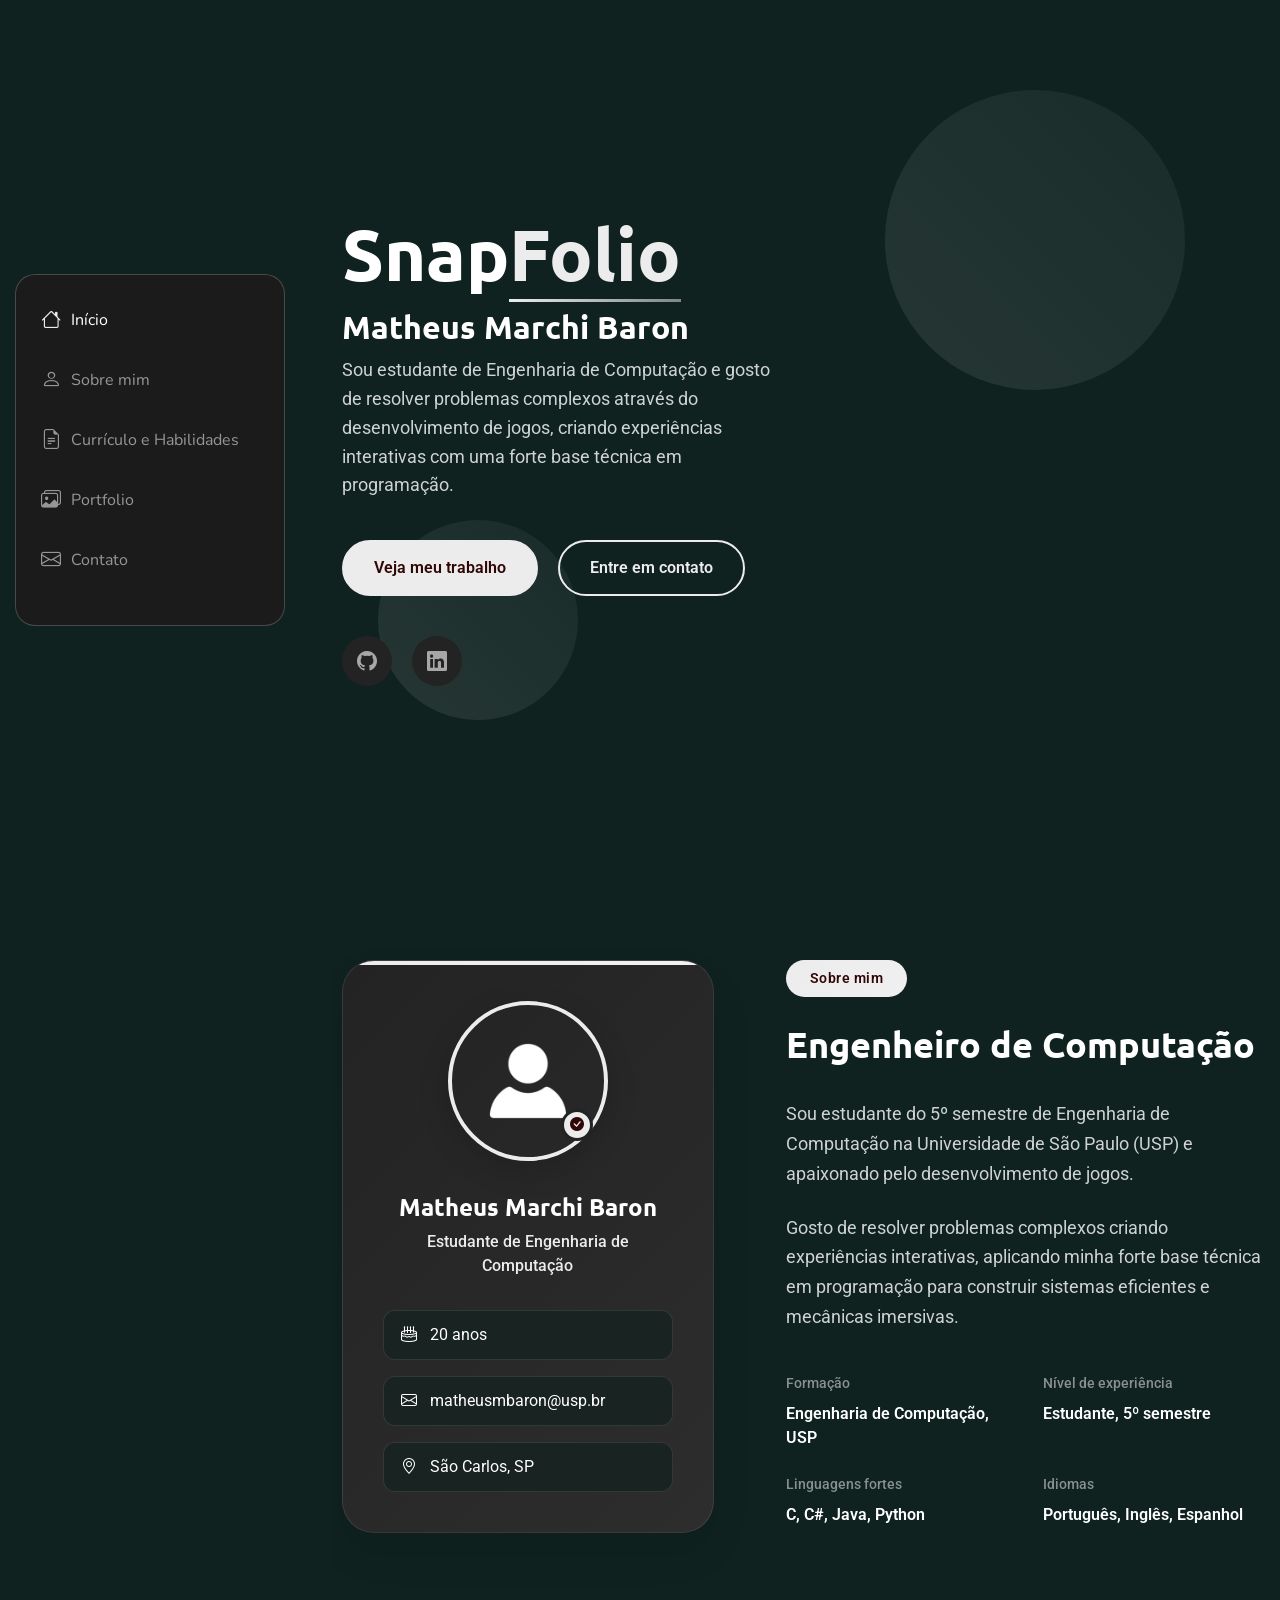
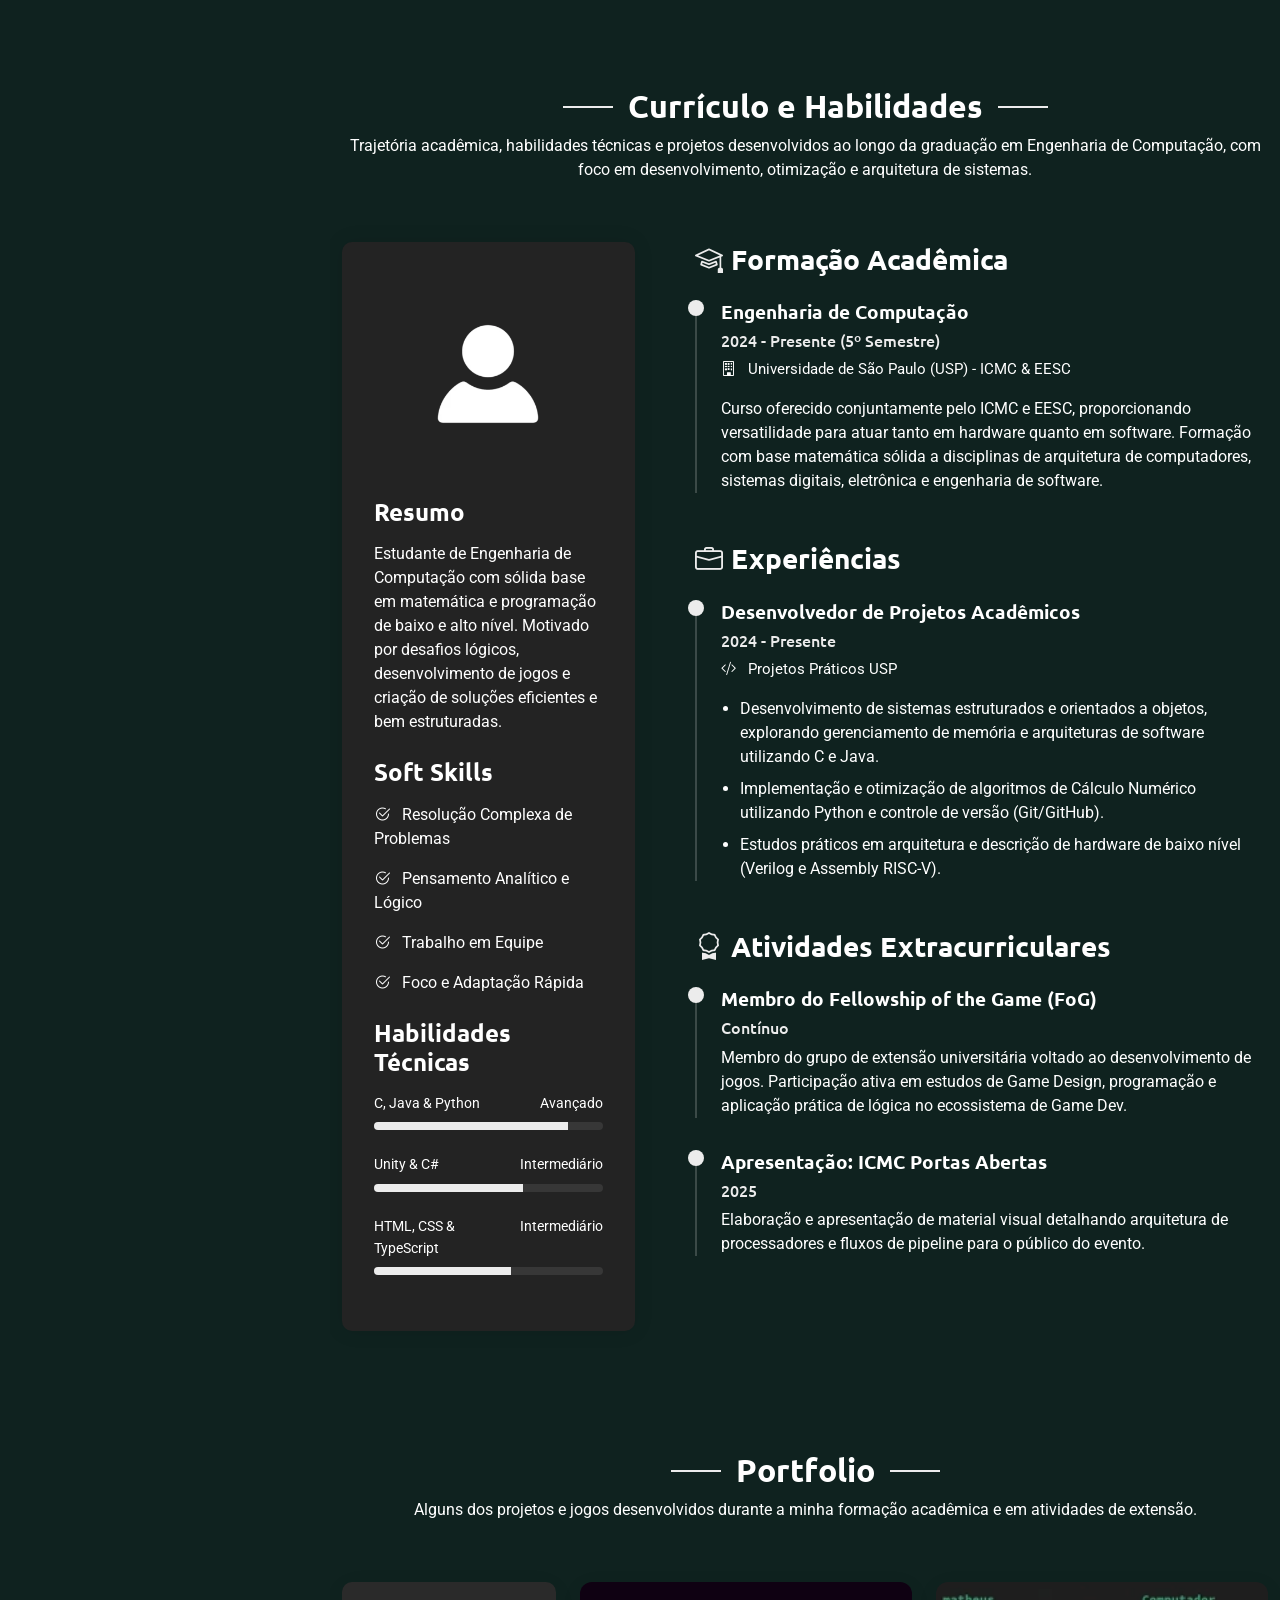
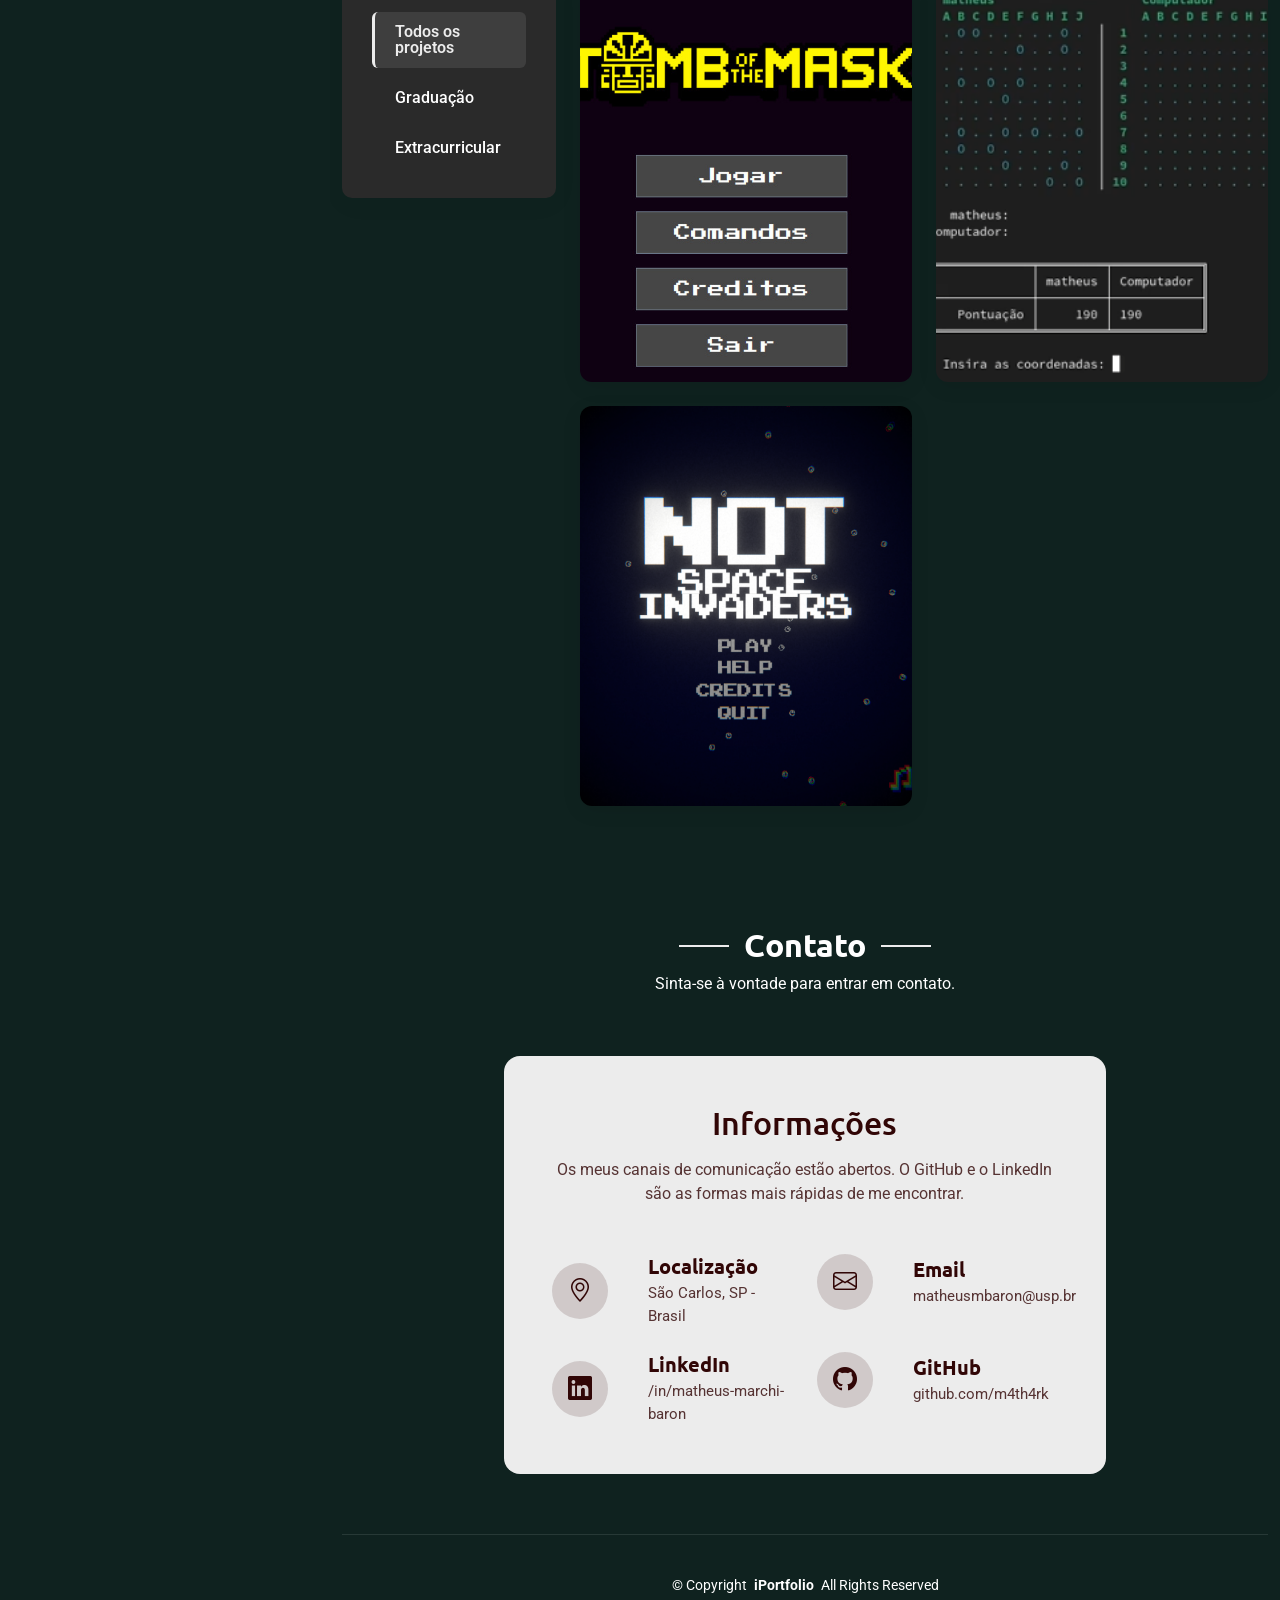
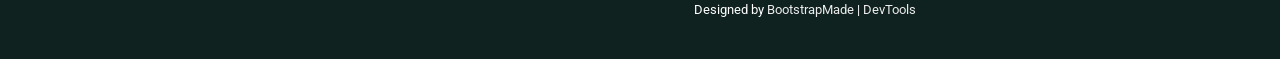
==== commit 93ce3b41: "versao 1.0.0" ====
--- a/index.html
+++ b/index.html
@@ -15,7 +15,9 @@
   <!-- Fonts -->
   <link href="https://fonts.googleapis.com" rel="preconnect">
   <link href="https://fonts.gstatic.com" rel="preconnect" crossorigin>
-  <link href="https://fonts.googleapis.com/css2?family=Roboto:ital,wght@0,100;0,300;0,400;0,500;0,700;0,900;1,100;1,300;1,400;1,500;1,700;1,900&family=Ubuntu:ital,wght@0,300;0,400;0,500;0,700;1,300;1,400;1,500;1,700&family=Nunito:ital,wght@0,200;0,300;0,400;0,500;0,600;0,700;0,800;0,900;1,200;1,300;1,400;1,500;1,600;1,700;1,800;1,900&display=swap" rel="stylesheet">
+  <link
+    href="https://fonts.googleapis.com/css2?family=Roboto:ital,wght@0,100;0,300;0,400;0,500;0,700;0,900;1,100;1,300;1,400;1,500;1,700;1,900&family=Ubuntu:ital,wght@0,300;0,400;0,500;0,700;1,300;1,400;1,500;1,700&family=Nunito:ital,wght@0,200;0,300;0,400;0,500;0,600;0,700;0,800;0,900;1,200;1,300;1,400;1,500;1,600;1,700;1,800;1,900&display=swap"
+    rel="stylesheet">
 
   <!-- Vendor CSS Files -->
   <link href="assets/vendor/bootstrap/css/bootstrap.min.css" rel="stylesheet">
@@ -44,39 +46,13 @@
     <div class="header-container d-flex flex-column align-items-start">
       <nav id="navmenu" class="navmenu">
         <ul>
-          <li><a href="#hero" class="active"><i class="bi bi-house navicon"></i>Home</a></li>
-          <li><a href="#about"><i class="bi bi-person navicon"></i> About</a></li>
-          <li><a href="#resume"><i class="bi bi-file-earmark-text navicon"></i> Resume</a></li>
+          <li><a href="#hero" class="active"><i class="bi bi-house navicon"></i>Início</a></li>
+          <li><a href="#about"><i class="bi bi-person navicon"></i> Sobre mim</a></li>
+          <li><a href="#resume"><i class="bi bi-file-earmark-text navicon"></i> Currículo e Habilidades</a></li>
           <li><a href="#portfolio"><i class="bi bi-images navicon"></i> Portfolio</a></li>
-          <li><a href="#services"><i class="bi bi-hdd-stack navicon"></i> Services</a></li>
-          <li class="dropdown"><a href="#"><i class="bi bi-menu-button navicon"></i> <span>Dropdown</span> <i class="bi bi-chevron-down toggle-dropdown"></i></a>
-            <ul>
-              <li><a href="#">Dropdown 1</a></li>
-              <li class="dropdown"><a href="#"><span>Deep Dropdown</span> <i class="bi bi-chevron-down toggle-dropdown"></i></a>
-                <ul>
-                  <li><a href="#">Deep Dropdown 1</a></li>
-                  <li><a href="#">Deep Dropdown 2</a></li>
-                  <li><a href="#">Deep Dropdown 3</a></li>
-                  <li><a href="#">Deep Dropdown 4</a></li>
-                  <li><a href="#">Deep Dropdown 5</a></li>
-                </ul>
-              </li>
-              <li><a href="#">Dropdown 2</a></li>
-              <li><a href="#">Dropdown 3</a></li>
-              <li><a href="#">Dropdown 4</a></li>
-            </ul>
-          </li>
-          <li><a href="#contact"><i class="bi bi-envelope navicon"></i> Contact</a></li>
+          <li><a href="#contact"><i class="bi bi-envelope navicon"></i> Contato</a></li>
         </ul>
       </nav>
-
-      <div class="social-links text-center">
-        <a href="#" class="twitter"><i class="bi bi-twitter-x"></i></a>
-        <a href="#" class="facebook"><i class="bi bi-facebook"></i></a>
-        <a href="#" class="instagram"><i class="bi bi-instagram"></i></a>
-        <a href="#" class="google-plus"><i class="bi bi-skype"></i></a>
-        <a href="#" class="linkedin"><i class="bi bi-linkedin"></i></a>
-      </div>
 
     </div>
 
@@ -100,32 +76,30 @@
             <div class="col-lg-6" data-aos="fade-right" data-aos-delay="100">
               <div class="hero-text">
                 <h1>Snap<span class="accent-text">Folio</span></h1>
-                <h2>Alexander Chen</h2>
-                <p class="lead">I'm a <span class="typed" data-typed-items="UI/UX Designer, Web Developer, Brand Strategist, Creative Director"></span></p>
-                <p class="description">Passionate about creating exceptional digital experiences that blend innovative design with functional development. Let's bring your vision to life.</p>
+                <h2>Matheus Marchi Baron</h2>
+                <!--<p class="lead">Eu sou um <span class="typed" data-typed-items="Engenheiro de Computação., Desenvolvedor de Jogos."></span></p>-->
+                <p class="description">Sou estudante de Engenharia de Computação e gosto de resolver problemas complexos
+                  através do desenvolvimento de jogos, criando experiências interativas com uma forte base técnica em
+                  programação.</p>
 
                 <div class="hero-actions">
-                  <a href="#portfolio" class="btn btn-primary">View My Work</a>
-                  <a href="#contact" class="btn btn-outline">Get In Touch</a>
+                  <a href="#portfolio" class="btn btn-primary">Veja meu trabalho</a>
+                  <a href="#contact" class="btn btn-outline">Entre em contato</a>
                 </div>
 
                 <div class="social-links">
-                  <a href="#"><i class="bi bi-dribbble"></i></a>
-                  <a href="#"><i class="bi bi-behance"></i></a>
-                  <a href="#"><i class="bi bi-github"></i></a>
-                  <a href="#"><i class="bi bi-linkedin"></i></a>
-                </div>
-              </div>
-            </div>
-
-            <div class="col-lg-6" data-aos="fade-left" data-aos-delay="200">
-              <div class="hero-visual">
-                <div class="profile-container">
-                  <div class="profile-background"></div>
-                  <img src="assets/img/profile/profile-2.webp" alt="Alexander Chen" class="profile-image">
-                </div>
-              </div>
-            </div>
+                  <a href="https://github.com/m4th4rk" target="_blank" rel="noopener noreferrer" title="GitHub">
+                    <i class="bi bi-github"></i>
+                  </a>
+                  <a href="https://linkedin.com/in/matheus-marchi-baron" target="_blank" rel="noopener noreferrer"
+                    title="LinkedIn">
+                    <i class="bi bi-linkedin"></i>
+                  </a>
+                </div>
+              </div>
+            </div>
+
+
 
           </div>
         </div>
@@ -143,7 +117,7 @@
             <div class="profile-card">
               <div class="profile-header">
                 <div class="profile-image">
-                  <img src="assets/img/profile/profile-square-3.webp" alt="Profile Image" class="img-fluid">
+                  <img src="assets/img/profile/profile-square-2.webp" alt="Profile Image" class="img-fluid">
                 </div>
                 <div class="profile-badge">
                   <i class="bi bi-check-circle-fill"></i>
@@ -151,22 +125,24 @@
               </div>
 
               <div class="profile-content">
-                <h3>Marcus Thompson</h3>
-                <p class="profession">Creative Director &amp; Developer</p>
+                <h3>Matheus Marchi Baron</h3>
+                <p class="profession">Estudante de Engenharia de Computação</p>
 
                 <div class="contact-links">
-                  <a href="mailto:marcus@example.com" class="contact-item">
+                  <div class="contact-item">
+                    <i class="bi bi-cake2"></i>
+                    20 anos
+                  </div>
+
+                  <div class="contact-item">
                     <i class="bi bi-envelope"></i>
-                    marcus@example.com
-                  </a>
-                  <a href="tel:+15551234567" class="contact-item">
-                    <i class="bi bi-telephone"></i>
-                    +1 (555) 123-4567
-                  </a>
-                  <a href="#" class="contact-item">
+                    matheusmbaron@usp.br
+                  </div>
+
+                  <div class="contact-item">
                     <i class="bi bi-geo-alt"></i>
-                    San Francisco, CA
-                  </a>
+                    São Carlos, SP
+                  </div>
                 </div>
               </div>
             </div>
@@ -175,54 +151,42 @@
           <div class="col-lg-7" data-aos="fade-left" data-aos-delay="300">
             <div class="about-content">
               <div class="section-header">
-                <span class="badge-text">Get to Know Me</span>
-                <h2>Passionate About Creating Digital Experiences</h2>
+                <span class="badge-text">Sobre mim</span>
+                <h2>Engenheiro de Computação</h2>
               </div>
 
               <div class="description">
-                <p>Sed ut perspiciatis unde omnis iste natus error sit voluptatem accusantium doloremque laudantium, totam rem aperiam, eaque ipsa quae ab illo inventore veritatis et quasi architecto beatae vitae dicta sunt explicabo.</p>
-
-                <p>Ut enim ad minima veniam, quis nostrum exercitationem ullam corporis suscipit laboriosam, nisi ut aliquid ex ea commodi consequatur.</p>
-              </div>
-
-              <div class="stats-grid">
-                <div class="stat-item">
-                  <div class="stat-number">150+</div>
-                  <div class="stat-label">Projects Completed</div>
-                </div>
-                <div class="stat-item">
-                  <div class="stat-number">5+</div>
-                  <div class="stat-label">Years Experience</div>
-                </div>
-                <div class="stat-item">
-                  <div class="stat-number">98%</div>
-                  <div class="stat-label">Client Satisfaction</div>
-                </div>
+                <p>Sou estudante do 5º semestre de Engenharia de Computação na Universidade de São Paulo (USP) e
+                  apaixonado pelo desenvolvimento de jogos.</p>
+
+                <p>Gosto de resolver problemas complexos criando experiências interativas, aplicando minha forte base
+                  técnica em programação para construir sistemas eficientes e mecânicas imersivas.</p>
               </div>
 
               <div class="details-grid">
                 <div class="detail-row">
                   <div class="detail-item">
-                    <span class="detail-label">Specialization</span>
-                    <span class="detail-value">UI/UX Design &amp; Development</span>
+                    <span class="detail-label">Formação</span>
+                    <span class="detail-value">Engenharia de Computação, USP</span>
                   </div>
                   <div class="detail-item">
-                    <span class="detail-label">Experience Level</span>
-                    <span class="detail-value">Senior Professional</span>
+                    <span class="detail-label">Nível de experiência</span>
+                    <span class="detail-value">Estudante, 5º semestre</span>
                   </div>
                 </div>
                 <div class="detail-row">
                   <div class="detail-item">
-                    <span class="detail-label">Education</span>
-                    <span class="detail-value">Computer Science, MIT</span>
+                    <span class="detail-label">Linguagens fortes</span>
+                    <span class="detail-value">C, C#, Java, Python</span>
                   </div>
                   <div class="detail-item">
-                    <span class="detail-label">Languages</span>
-                    <span class="detail-value">English, Spanish, French</span>
-                  </div>
-                </div>
-              </div>
-
+                    <span class="detail-label">Idiomas</span>
+                    <span class="detail-value">Português, Inglês, Espanhol</span>
+                  </div>
+                </div>
+              </div>
+
+              <!--
               <div class="cta-section">
                 <a href="#" class="btn btn-primary">
                   <i class="bi bi-download"></i>
@@ -233,6 +197,7 @@
                   Let's Talk
                 </a>
               </div>
+              -->
             </div>
           </div>
         </div>
@@ -241,289 +206,125 @@
 
     </section><!-- /About Section -->
 
-    <!-- Stats Section -->
-    <section id="stats" class="stats section light-background">
-
-      <div class="container" data-aos="fade-up" data-aos-delay="100">
-
-        <div class="row justify-content-center">
-          <div class="col-lg-10">
-            <div class="stats-wrapper">
-              <div class="stats-item" data-aos="zoom-in" data-aos-delay="150">
-                <div class="icon-wrapper">
-                  <i class="bi bi-emoji-smile"></i>
-                </div>
-                <span data-purecounter-start="0" data-purecounter-end="232" data-purecounter-duration="1" class="purecounter"></span>
-                <p>Happy Clients</p>
-              </div><!-- End Stats Item -->
-
-              <div class="stats-item" data-aos="zoom-in" data-aos-delay="200">
-                <div class="icon-wrapper">
-                  <i class="bi bi-journal-richtext"></i>
-                </div>
-                <span data-purecounter-start="0" data-purecounter-end="521" data-purecounter-duration="1" class="purecounter"></span>
-                <p>Projects</p>
-              </div><!-- End Stats Item -->
-
-              <div class="stats-item" data-aos="zoom-in" data-aos-delay="250">
-                <div class="icon-wrapper">
-                  <i class="bi bi-headset"></i>
-                </div>
-                <span data-purecounter-start="0" data-purecounter-end="1463" data-purecounter-duration="1" class="purecounter"></span>
-                <p>Hours Of Support</p>
-              </div><!-- End Stats Item -->
-
-              <div class="stats-item" data-aos="zoom-in" data-aos-delay="300">
-                <div class="icon-wrapper">
-                  <i class="bi bi-people"></i>
-                </div>
-                <span data-purecounter-start="0" data-purecounter-end="15" data-purecounter-duration="1" class="purecounter"></span>
-                <p>Hard Workers</p>
-              </div><!-- End Stats Item -->
-            </div>
-          </div>
-        </div>
-
-      </div>
-
-    </section><!-- /Stats Section -->
-
-    <!-- Skills Section -->
-    <section id="skills" class="skills section">
-
-      <!-- Section Title -->
-      <div class="container section-title" data-aos="fade-up">
-        <h2>Skills</h2>
-        <p>Necessitatibus eius consequatur ex aliquid fuga eum quidem sint consectetur velit</p>
-      </div><!-- End Section Title -->
-
-      <div class="container" data-aos="fade-up" data-aos-delay="100">
-
-        <div class="row">
-          <div class="col-lg-6">
-            <div class="skills-category" data-aos="fade-up" data-aos-delay="200">
-              <h3>Front-end Development</h3>
-              <div class="skills-animation">
-                <div class="skill-item">
-                  <div class="d-flex justify-content-between align-items-center">
-                    <h4>HTML/CSS</h4>
-                    <span class="skill-percentage">95%</span>
-                  </div>
-                  <div class="progress">
-                    <div class="progress-bar" role="progressbar" aria-valuenow="95" aria-valuemin="0" aria-valuemax="100"></div>
-                  </div>
-                  <div class="skill-tooltip">Expert level knowledge of semantic HTML5 and modern CSS3 techniques</div>
-                </div>
-
-                <div class="skill-item">
-                  <div class="d-flex justify-content-between align-items-center">
-                    <h4>JavaScript</h4>
-                    <span class="skill-percentage">85%</span>
-                  </div>
-                  <div class="progress">
-                    <div class="progress-bar" role="progressbar" aria-valuenow="85" aria-valuemin="0" aria-valuemax="100"></div>
-                  </div>
-                  <div class="skill-tooltip">Strong proficiency in ES6+, DOM manipulation, and modern frameworks</div>
-                </div>
-
-                <div class="skill-item">
-                  <div class="d-flex justify-content-between align-items-center">
-                    <h4>React</h4>
-                    <span class="skill-percentage">80%</span>
-                  </div>
-                  <div class="progress">
-                    <div class="progress-bar" role="progressbar" aria-valuenow="80" aria-valuemin="0" aria-valuemax="100"></div>
-                  </div>
-                  <div class="skill-tooltip">Experience with React hooks, state management, and component architecture</div>
-                </div>
-              </div>
-            </div><!-- End Frontend Skills -->
-          </div>
-
-          <div class="col-lg-6">
-            <div class="skills-category" data-aos="fade-up" data-aos-delay="300">
-              <h3>Back-end Development</h3>
-              <div class="skills-animation">
-                <div class="skill-item">
-                  <div class="d-flex justify-content-between align-items-center">
-                    <h4>Node.js</h4>
-                    <span class="skill-percentage">75%</span>
-                  </div>
-                  <div class="progress">
-                    <div class="progress-bar" role="progressbar" aria-valuenow="75" aria-valuemin="0" aria-valuemax="100"></div>
-                  </div>
-                  <div class="skill-tooltip">Server-side JavaScript development with Express and REST APIs</div>
-                </div>
-
-                <div class="skill-item">
-                  <div class="d-flex justify-content-between align-items-center">
-                    <h4>Python</h4>
-                    <span class="skill-percentage">70%</span>
-                  </div>
-                  <div class="progress">
-                    <div class="progress-bar" role="progressbar" aria-valuenow="70" aria-valuemin="0" aria-valuemax="100"></div>
-                  </div>
-                  <div class="skill-tooltip">Python development with Django and data analysis tools</div>
-                </div>
-
-                <div class="skill-item">
-                  <div class="d-flex justify-content-between align-items-center">
-                    <h4>SQL</h4>
-                    <span class="skill-percentage">65%</span>
-                  </div>
-                  <div class="progress">
-                    <div class="progress-bar" role="progressbar" aria-valuenow="65" aria-valuemin="0" aria-valuemax="100"></div>
-                  </div>
-                  <div class="skill-tooltip">Database design, optimization, and complex queries</div>
-                </div>
-              </div>
-            </div><!-- End Backend Skills -->
-          </div>
-        </div>
-
-      </div>
-
-    </section><!-- /Skills Section -->
 
     <!-- Resume Section -->
     <section id="resume" class="resume section">
 
-      <!-- Section Title -->
       <div class="container section-title" data-aos="fade-up">
-        <h2>Resume</h2>
-        <p>Magnam dolores commodi suscipit. Necessitatibus eius consequatur ex aliquid fuga eum quidem. Sit sint consectetur velit. Quisquam quos quisquam cupiditate. Et nemo qui impedit suscipit alias ea. Quia fugiat sit in iste officiis commodi quidem hic quas.</p>
-      </div><!-- End Section Title -->
-
+        <h2>Currículo e Habilidades</h2>
+        <p>Trajetória acadêmica, habilidades técnicas e projetos desenvolvidos ao longo da graduação em Engenharia de
+          Computação, com foco em desenvolvimento, otimização e arquitetura de sistemas.</p>
+      </div>
       <div class="container" data-aos="fade-up" data-aos-delay="100">
 
         <div class="row gy-4">
-          <!-- Left column with summary and contact -->
           <div class="col-lg-4">
             <div class="resume-side" data-aos="fade-right" data-aos-delay="100">
               <div class="profile-img mb-4">
                 <img src="assets/img/profile/profile-square-2.webp" alt="Profile" class="img-fluid rounded">
               </div>
 
-              <h3>Professional Summary</h3>
-              <p>Driven software architect with expertise in developing scalable, high-performance enterprise solutions. Passionate about leveraging cutting-edge technologies to solve complex business challenges.</p>
-
-              <h3 class="mt-4">Contact Information</h3>
+              <h3>Resumo</h3>
+              <p>Estudante de Engenharia de Computação com sólida base em matemática e programação de baixo e alto
+                nível. Motivado por desafios lógicos, desenvolvimento de jogos e criação de soluções eficientes e bem
+                estruturadas.</p>
+
+              <h3 class="mt-4">Soft Skills</h3>
               <ul class="contact-info list-unstyled">
-                <li><i class="bi bi-geo-alt"></i> 742 Evergreen Terrace, Springfield, MA 02101</li>
-                <li><i class="bi bi-envelope"></i> contact@example.com</li>
-                <li><i class="bi bi-phone"></i> +1 (555) 123-4567</li>
-                <li><i class="bi bi-linkedin"></i> linkedin.com/in/example</li>
+                <li><i class="bi bi-check2-circle text-white"></i> Resolução Complexa de Problemas</li>
+                <li><i class="bi bi-check2-circle text-white"></i> Pensamento Analítico e Lógico</li>
+                <li><i class="bi bi-check2-circle text-white"></i> Trabalho em Equipe</li>
+                <li><i class="bi bi-check2-circle text-white"></i> Foco e Adaptação Rápida</li>
               </ul>
 
               <div class="skills-animation mt-4">
-                <h3>Technical Skills</h3>
+                <h3>Habilidades Técnicas</h3>
+
                 <div class="skill-item">
                   <div class="d-flex justify-content-between">
-                    <span>Web Development</span>
-                    <span>95%</span>
+                    <span>C, Java & Python</span>
+                    <span>Avançado</span>
                   </div>
                   <div class="progress">
-                    <div class="progress-bar" role="progressbar" aria-valuenow="95" aria-valuemin="0" aria-valuemax="100"></div>
-                  </div>
-                </div>
-
+                    <div class="progress-bar" role="progressbar" aria-valuenow="85" aria-valuemin="0"
+                      aria-valuemax="100"></div>
+                  </div>
+                </div>
                 <div class="skill-item">
                   <div class="d-flex justify-content-between">
-                    <span>UI/UX Design</span>
-                    <span>85%</span>
+                    <span>Unity & C#</span>
+                    <span>Intermediário</span>
                   </div>
                   <div class="progress">
-                    <div class="progress-bar" role="progressbar" aria-valuenow="85" aria-valuemin="0" aria-valuemax="100"></div>
-                  </div>
-                </div>
-
+                    <div class="progress-bar" role="progressbar" aria-valuenow="65" aria-valuemin="0"
+                      aria-valuemax="100"></div>
+                  </div>
+                </div>
                 <div class="skill-item">
                   <div class="d-flex justify-content-between">
-                    <span>Cloud Architecture</span>
-                    <span>90%</span>
+                    <span>HTML, CSS & TypeScript</span>
+                    <span>Intermediário</span>
                   </div>
                   <div class="progress">
-                    <div class="progress-bar" role="progressbar" aria-valuenow="90" aria-valuemin="0" aria-valuemax="100"></div>
-                  </div>
-                </div>
-
-                <div class="skill-item">
-                  <div class="d-flex justify-content-between">
-                    <span>Project Management</span>
-                    <span>80%</span>
-                  </div>
-                  <div class="progress">
-                    <div class="progress-bar" role="progressbar" aria-valuenow="80" aria-valuemin="0" aria-valuemax="100"></div>
-                  </div>
-                </div>
-              </div>
-            </div>
-          </div>
-
-          <!-- Right column with experience and education -->
+                    <div class="progress-bar" role="progressbar" aria-valuenow="60" aria-valuemin="0"
+                      aria-valuemax="100"></div>
+                  </div>
+                </div>
+              </div>
+            </div>
+          </div>
+
           <div class="col-lg-8 ps-4 ps-lg-5">
-            <!-- Experience Section -->
+
+            <div class="resume-section" data-aos="fade-up" data-aos-delay="100">
+              <h3><i class="bi bi-mortarboard me-2"></i>Formação Acadêmica</h3>
+
+              <div class="resume-item">
+                <h4>Engenharia de Computação</h4>
+                <h5>2024 - Presente (5º Semestre)</h5>
+                <p class="company"><i class="bi bi-building"></i> Universidade de São Paulo (USP) - ICMC & EESC</p>
+                <p>Curso oferecido conjuntamente pelo ICMC e EESC, proporcionando versatilidade para atuar tanto em
+                  hardware quanto em software. Formação com base matemática sólida a disciplinas de arquitetura de
+                  computadores, sistemas digitais, eletrônica e engenharia de software.</p>
+              </div>
+            </div>
+
             <div class="resume-section" data-aos="fade-up">
-              <h3><i class="bi bi-briefcase me-2"></i>Professional Experience</h3>
+              <h3><i class="bi bi-briefcase me-2"></i>Experiências</h3>
 
               <div class="resume-item">
-                <h4>Senior Software Architect</h4>
-                <h5>2022 - Present</h5>
-                <p class="company"><i class="bi bi-building"></i> Tech Innovations Inc.</p>
+                <h4>Desenvolvedor de Projetos Acadêmicos</h4>
+                <h5>2024 - Presente</h5>
+                <p class="company"><i class="bi bi-code-slash"></i> Projetos Práticos USP</p>
                 <ul>
-                  <li>Lead the architectural design and implementation of enterprise-scale applications</li>
-                  <li>Mentor team of 12 developers and establish technical best practices</li>
-                  <li>Drive adoption of microservices architecture and cloud-native solutions</li>
-                  <li>Reduce system downtime by 75% through improved architecture and monitoring</li>
+                  <li>Desenvolvimento de sistemas estruturados e orientados a objetos, explorando gerenciamento de
+                    memória e arquiteturas de software utilizando C e Java.</li>
+                  <li>Implementação e otimização de algoritmos de Cálculo Numérico utilizando Python e controle de
+                    versão (Git/GitHub).</li>
+                  <li>Estudos práticos em arquitetura e descrição de hardware de baixo nível (Verilog e Assembly
+                    RISC-V).</li>
                 </ul>
               </div>
+            </div>
+
+            <div class="resume-section" data-aos="fade-up" data-aos-delay="200">
+              <h3><i class="bi bi-award me-2"></i>Atividades Extracurriculares</h3>
 
               <div class="resume-item">
-                <h4>Lead Developer</h4>
-                <h5>2019 - 2022</h5>
-                <p class="company"><i class="bi bi-building"></i> Digital Solutions Corp.</p>
-                <ul>
-                  <li>Spearheaded development of company's flagship product reaching 1M+ users</li>
-                  <li>Implemented CI/CD pipeline reducing deployment time by 60%</li>
-                  <li>Managed team of 8 developers across multiple projects</li>
-                  <li>Increased code test coverage from 45% to 90%</li>
-                </ul>
-              </div>
-            </div>
-
-            <!-- Education Section -->
-            <div class="resume-section" data-aos="fade-up" data-aos-delay="100">
-              <h3><i class="bi bi-mortarboard me-2"></i>Education</h3>
+                <h4>Membro do Fellowship of the Game (FoG)</h4>
+                <h5>Contínuo</h5>
+                <p>Membro do grupo de extensão universitária voltado ao desenvolvimento de jogos. Participação ativa em
+                  estudos de Game Design, programação e aplicação prática de lógica no ecossistema de Game Dev.</p>
+              </div>
 
               <div class="resume-item">
-                <h4>Master of Science in Computer Science</h4>
-                <h5>2017 - 2019</h5>
-                <p class="company"><i class="bi bi-building"></i> Stanford University</p>
-                <p>Specialized in Artificial Intelligence and Machine Learning. Graduated with honors.</p>
-              </div>
-
-              <div class="resume-item">
-                <h4>Bachelor of Science in Software Engineering</h4>
-                <h5>2013 - 2017</h5>
-                <p class="company"><i class="bi bi-building"></i> MIT</p>
-                <p>Dean's List all semesters. Led university's coding club.</p>
-              </div>
-            </div>
-
-            <!-- Certifications Section -->
-            <div class="resume-section" data-aos="fade-up" data-aos-delay="200">
-              <h3><i class="bi bi-award me-2"></i>Certifications</h3>
-
-              <div class="resume-item">
-                <h4>AWS Certified Solutions Architect - Professional</h4>
-                <h5>2023</h5>
-              </div>
-
-              <div class="resume-item">
-                <h4>Google Cloud Professional Architect</h4>
-                <h5>2022</h5>
-              </div>
-            </div>
+                <h4>Apresentação: ICMC Portas Abertas</h4>
+                <h5>2025</h5>
+                <p>Elaboração e apresentação de material visual detalhando arquitetura de processadores e fluxos de
+                  pipeline para o público do evento.</p>
+              </div>
+            </div>
+
           </div>
         </div>
 
@@ -537,7 +338,7 @@
       <!-- Section Title -->
       <div class="container section-title" data-aos="fade-up">
         <h2>Portfolio</h2>
-        <p>Magnam dolores commodi suscipit. Necessitatibus eius consequatur ex aliquid fuga eum quidem. Sit sint consectetur velit. Quisquam quos quisquam cupiditate. Et nemo qui impedit suscipit alias ea. Quia fugiat sit in iste officiis commodi quidem hic quas.</p>
+        <p>Alguns dos projetos e jogos desenvolvidos durante a minha formação acadêmica e em atividades de extensão.</p>
       </div><!-- End Section Title -->
 
       <div class="container" data-aos="fade-up" data-aos-delay="100">
@@ -548,11 +349,9 @@
             <div class="col-lg-3 filter-sidebar">
               <div class="filters-wrapper" data-aos="fade-right" data-aos-delay="150">
                 <ul class="portfolio-filters isotope-filters">
-                  <li data-filter="*" class="filter-active">All Projects</li>
-                  <li data-filter=".filter-photography">Photography</li>
-                  <li data-filter=".filter-design">Design</li>
-                  <li data-filter=".filter-automotive">Automotive</li>
-                  <li data-filter=".filter-nature">Nature</li>
+                  <li data-filter="*" class="filter-active">Todos os projetos</li>
+                  <li data-filter=".filter-graduacao">Graduação</li>
+                  <li data-filter=".filter-extracurricular">Extracurricular</li>
                 </ul>
               </div>
             </div>
@@ -560,15 +359,19 @@
             <div class="col-lg-9">
               <div class="row gy-4 portfolio-container isotope-container" data-aos="fade-up" data-aos-delay="200">
 
-                <div class="col-lg-6 col-md-6 portfolio-item isotope-item filter-photography">
+                <div class="col-lg-6 col-md-6 portfolio-item isotope-item filter-graduacao">
                   <div class="portfolio-wrap">
-                    <img src="assets/img/portfolio/portfolio-portrait-1.webp" class="img-fluid" alt="Portfolio Image" loading="lazy">
+                    <img src="assets/img/portfolio/tomb-of-the-mask.png" class="img-fluid" alt="Portfolio Image"
+                      loading="lazy">
                     <div class="portfolio-info">
                       <div class="content">
-                        <span class="category">Photography</span>
-                        <h4>Capturing Moments</h4>
+                        <span class="category">Graduação</span>
+                        <h4>Clone do jogo mobile Tomb of the Mask feito em Java como projeto final da disciplina
+                          Programação Orientada a Objetos.</h4>
                         <div class="portfolio-links">
-                          <a href="assets/img/portfolio/portfolio-portrait-1.webp" class="glightbox" title="Capturing Moments"><i class="bi bi-plus-lg"></i></a>
+                          <a href="assets/img/portfolio/tomb-of-the-mask.png" class="glightbox"
+                            title="Clone do jogo mobile Tomb of the Mask feito em Java como projeto final da disciplina Programação Orientada a Objetos."><i
+                              class="bi bi-plus-lg"></i></a>
                           <a href="portfolio-details.html" title="More Details"><i class="bi bi-arrow-right"></i></a>
                         </div>
                       </div>
@@ -576,86 +379,46 @@
                   </div>
                 </div><!-- End Portfolio Item -->
 
-                <div class="col-lg-6 col-md-6 portfolio-item isotope-item filter-design">
+                <div class="col-lg-6 col-md-6 portfolio-item isotope-item filter-graduacao">
                   <div class="portfolio-wrap">
-                    <img src="assets/img/portfolio/portfolio-2.webp" class="img-fluid" alt="Portfolio Image" loading="lazy">
+                    <img src="assets/img/portfolio/batalha-naval.png" class="img-fluid" alt="Portfolio Image"
+                      loading="lazy">
                     <div class="portfolio-info">
                       <div class="content">
-                        <span class="category">Web Design</span>
-                        <h4>Woodcraft Design</h4>
+                        <span class="category">Graduação</span>
+                        <h4>Jogo Batalha Naval feito em C como projeto final da disciplina Introdução à Programação para
+                          Engenharias.</h4>
                         <div class="portfolio-links">
-                          <a href="assets/img/portfolio/portfolio-2.webp" class="glightbox" title="Woodcraft Design"><i class="bi bi-plus-lg"></i></a>
-                          <a href="portfolio-details.html" title="More Details"><i class="bi bi-arrow-right"></i></a>
+                          <a href="assets/img/portfolio/batalha-naval.png" class="glightbox"
+                            title="Jogo Batalha Naval feito em C como projeto final da disciplina Introdução à Programação para Engenharias."><i
+                              class="bi bi-plus-lg"></i></a>
+                          <a href="portfolio-details-batalha-naval.html" title="More Details"><i class="bi bi-arrow-right"></i></a>
                         </div>
                       </div>
                     </div>
                   </div>
                 </div><!-- End Portfolio Item -->
 
-                <div class="col-lg-6 col-md-6 portfolio-item isotope-item filter-automotive">
+                <div class="col-lg-6 col-md-6 portfolio-item isotope-item filter-extracurricular">
                   <div class="portfolio-wrap">
-                    <img src="assets/img/portfolio/portfolio-portrait-2.webp" class="img-fluid" alt="Portfolio Image" loading="lazy">
+                    <img src="assets/img/portfolio/not-space-invaders.png" class="img-fluid" alt="Portfolio Image"
+                      loading="lazy">
                     <div class="portfolio-info">
                       <div class="content">
-                        <span class="category">Automotive</span>
-                        <h4>Classic Beauty</h4>
+                        <span class="category">Extracurricular</span>
+                        <h4>Clone do jogo Space Invaders feito na Unity (em C#) como projeto de treinamento do grupo
+                          extracurricular Fellowship of the Game (FoG).</h4>
                         <div class="portfolio-links">
-                          <a href="assets/img/portfolio/portfolio-portrait-2.webp" class="glightbox" title="Classic Beauty"><i class="bi bi-plus-lg"></i></a>
-                          <a href="portfolio-details.html" title="More Details"><i class="bi bi-arrow-right"></i></a>
+                          <a href="assets/img/portfolio/not-space-invaders.png" class="glightbox"
+                            title="Clone do jogo Space Invaders feito na Unity (em C#) como projeto de treinamento do grupo extracurricular Fellowship of the Game (FoG)."><i
+                              class="bi bi-plus-lg"></i></a>
+                          <a href="portfolio-details-space-invaders.html" title="More Details"><i class="bi bi-arrow-right"></i></a>
                         </div>
                       </div>
                     </div>
                   </div>
                 </div><!-- End Portfolio Item -->
 
-                <div class="col-lg-6 col-md-6 portfolio-item isotope-item filter-nature">
-                  <div class="portfolio-wrap">
-                    <img src="assets/img/portfolio/portfolio-portrait-4.webp" class="img-fluid" alt="Portfolio Image" loading="lazy">
-                    <div class="portfolio-info">
-                      <div class="content">
-                        <span class="category">Nature</span>
-                        <h4>Natural Growth</h4>
-                        <div class="portfolio-links">
-                          <a href="assets/img/portfolio/portfolio-portrait-4.webp" class="glightbox" title="Natural Growth"><i class="bi bi-plus-lg"></i></a>
-                          <a href="portfolio-details.html" title="More Details"><i class="bi bi-arrow-right"></i></a>
-                        </div>
-                      </div>
-                    </div>
-                  </div>
-                </div><!-- End Portfolio Item -->
-
-                <div class="col-lg-6 col-md-6 portfolio-item isotope-item filter-photography">
-                  <div class="portfolio-wrap">
-                    <img src="assets/img/portfolio/portfolio-5.webp" class="img-fluid" alt="Portfolio Image" loading="lazy">
-                    <div class="portfolio-info">
-                      <div class="content">
-                        <span class="category">Photography</span>
-                        <h4>Urban Stories</h4>
-                        <div class="portfolio-links">
-                          <a href="assets/img/portfolio/portfolio-5.webp" class="glightbox" title="Urban Stories"><i class="bi bi-plus-lg"></i></a>
-                          <a href="portfolio-details.html" title="More Details"><i class="bi bi-arrow-right"></i></a>
-                        </div>
-                      </div>
-                    </div>
-                  </div>
-                </div><!-- End Portfolio Item -->
-
-                <div class="col-lg-6 col-md-6 portfolio-item isotope-item filter-design">
-                  <div class="portfolio-wrap">
-                    <img src="assets/img/portfolio/portfolio-6.webp" class="img-fluid" alt="Portfolio Image" loading="lazy">
-                    <div class="portfolio-info">
-                      <div class="content">
-                        <span class="category">Web Design</span>
-                        <h4>Digital Experience</h4>
-                        <div class="portfolio-links">
-                          <a href="assets/img/portfolio/portfolio-6.webp" class="glightbox" title="Digital Experience"><i class="bi bi-plus-lg"></i></a>
-                          <a href="portfolio-details.html" title="More Details"><i class="bi bi-arrow-right"></i></a>
-                        </div>
-                      </div>
-                    </div>
-                  </div>
-                </div><!-- End Portfolio Item -->
-
               </div><!-- End Portfolio Container -->
             </div>
           </div>
@@ -666,373 +429,82 @@
 
     </section><!-- /Portfolio Section -->
 
-    <!-- Services Section -->
-    <section id="services" class="services section">
-
-      <!-- Section Title -->
-      <div class="container section-title" data-aos="fade-up">
-        <h2>Services</h2>
-        <p>Necessitatibus eius consequatur ex aliquid fuga eum quidem sint consectetur velit</p>
-      </div><!-- End Section Title -->
-
-      <div class="container" data-aos="fade-up" data-aos-delay="100">
-
-        <div class="service-header">
-          <div class="row align-items-center">
-            <div class="col-lg-8 col-md-12">
-              <div class="service-intro">
-                <h2 class="service-heading">
-                  <div>Innovative business</div>
-                  <div><span>performance solutions</span></div>
-                </h2>
-              </div>
-            </div>
-            <div class="col-lg-4 col-md-12">
-              <div class="service-summary">
-                <p>
-                  We integrate forward-thinking strategies, creative approaches, and state-of-the-art technologies to deliver exceptional customer experiences that drive growth and engage target markets.
-                </p>
-                <a href="services.html" class="service-btn">
-                  View All Services
-                  <i class="bi bi-arrow-right"></i>
-                </a>
-              </div>
-            </div>
-          </div>
-        </div>
-
-        <div class="row justify-content-center">
-          <div class="col-lg-4 col-md-6" data-aos="fade-up" data-aos-delay="100">
-            <div class="service-card position-relative z-1">
-              <div class="service-icon">
-                <i class="bi bi-palette"></i>
-              </div>
-              <a href="service-details.html" class="card-action d-flex align-items-center justify-content-center rounded-circle">
-                <i class="bi bi-arrow-up-right"></i>
-              </a>
-              <h3>
-                <a href="service-details.html">
-                  Creative <span>branding</span>
-                </a>
-              </h3>
-              <p>
-                Nulla facilisi. Maecenas eget magna neque. Suspendisse potenti. Curabitur eleifend nisi non magna vulputate, vel condimentum libero tempus. Proin consectetur feugiat diam.
-              </p>
-            </div>
-          </div>
-          <div class="col-lg-4 col-md-6" data-aos="fade-up" data-aos-delay="200">
-            <div class="service-card position-relative z-1">
-              <div class="service-icon">
-                <i class="bi bi-gem"></i>
-              </div>
-              <a href="service-details.html" class="card-action d-flex align-items-center justify-content-center rounded-circle">
-                <i class="bi bi-arrow-up-right"></i>
-              </a>
-              <h3>
-                <a href="service-details.html">
-                  Design <span>systems</span>
-                </a>
-              </h3>
-              <p>
-                Praesent euismod varius tellus, vel bibendum nunc interdum at. Donec vehicula diam vel metus venenatis convallis. Aliquam erat volutpat. Etiam viverra magna sit amet.
-              </p>
-            </div>
-          </div>
-          <div class="col-lg-4 col-md-6" data-aos="fade-up" data-aos-delay="300">
-            <div class="service-card position-relative z-1">
-              <div class="service-icon">
-                <i class="bi bi-megaphone"></i>
-              </div>
-              <a href="service-details.html" class="card-action d-flex align-items-center justify-content-center rounded-circle">
-                <i class="bi bi-arrow-up-right"></i>
-              </a>
-              <h3>
-                <a href="service-details.html">
-                  Marketing <span>strategies</span>
-                </a>
-              </h3>
-              <p>
-                Vivamus tempor velit id magna dictum, sed fermentum nisi faucibus. Integer nec pretium sapien. Fusce tincidunt ligula et purus consequat, ac pellentesque nulla eleifend.
-              </p>
-            </div>
-          </div>
-          <div class="col-lg-4 col-md-6" data-aos="fade-up" data-aos-delay="100">
-            <div class="service-card position-relative z-1">
-              <div class="service-icon">
-                <i class="bi bi-code-slash"></i>
-              </div>
-              <a href="service-details.html" class="card-action d-flex align-items-center justify-content-center rounded-circle">
-                <i class="bi bi-arrow-up-right"></i>
-              </a>
-              <h3>
-                <a href="service-details.html">
-                  Digital <span>platforms</span>
-                </a>
-              </h3>
-              <p>
-                Cras fermentum odio eu feugiat malesuada. Vestibulum ante ipsum primis in faucibus orci luctus et accumsan cursus. Morbi placerat nulla vel nunc viverra accumsan.
-              </p>
-            </div>
-          </div>
-          <div class="col-lg-4 col-md-6" data-aos="fade-up" data-aos-delay="200">
-            <div class="service-card position-relative z-1">
-              <div class="service-icon">
-                <i class="bi bi-graph-up"></i>
-              </div>
-              <a href="service-details.html" class="card-action d-flex align-items-center justify-content-center rounded-circle">
-                <i class="bi bi-arrow-up-right"></i>
-              </a>
-              <h3>
-                <a href="service-details.html">
-                  Growth <span>acceleration</span>
-                </a>
-              </h3>
-              <p>
-                Aenean vel augue vel nisi bibendum posuere. Phasellus in lacus quis urna sodales dignissim. Duis aliquam libero eget risus facilisis. Quisque eget libero vel nisl fringilla.
-              </p>
-            </div>
-          </div>
-          <div class="col-lg-4 col-md-6" data-aos="fade-up" data-aos-delay="300">
-            <div class="service-card position-relative z-1">
-              <div class="service-icon">
-                <i class="bi bi-camera-video"></i>
-              </div>
-              <a href="service-details.html" class="card-action d-flex align-items-center justify-content-center rounded-circle">
-                <i class="bi bi-arrow-up-right"></i>
-              </a>
-              <h3>
-                <a href="service-details.html">
-                  Media <span>solutions</span>
-                </a>
-              </h3>
-              <p>
-                Etiam efficitur lacus in diam finibus, nec ultrices est sagittis. Maecenas elementum magna sed risus faucibus, nec commodo purus facilisis. Vestibulum accumsan magna.
-              </p>
-            </div>
-          </div>
-        </div>
-
-      </div>
-
-    </section><!-- /Services Section -->
-
-    <!-- Testimonials Section -->
-    <section id="testimonials" class="testimonials section light-background">
-
-      <!-- Section Title -->
-      <div class="container section-title" data-aos="fade-up">
-        <h2>Testimonials</h2>
-        <p>Necessitatibus eius consequatur ex aliquid fuga eum quidem sint consectetur velit</p>
-      </div><!-- End Section Title -->
-
-      <div class="container">
-
-        <div class="testimonial-masonry">
-
-          <div class="testimonial-item" data-aos="fade-up">
-            <div class="testimonial-content">
-              <div class="quote-pattern">
-                <i class="bi bi-quote"></i>
-              </div>
-              <p>Implementing innovative strategies has revolutionized our approach to market challenges and competitive positioning.</p>
-              <div class="client-info">
-                <div class="client-image">
-                  <img src="assets/img/person/person-f-7.webp" alt="Client">
-                </div>
-                <div class="client-details">
-                  <h3>Rachel Bennett</h3>
-                  <span class="position">Strategy Director</span>
-                </div>
-              </div>
-            </div>
-          </div>
-
-          <div class="testimonial-item highlight" data-aos="fade-up" data-aos-delay="100">
-            <div class="testimonial-content">
-              <div class="quote-pattern">
-                <i class="bi bi-quote"></i>
-              </div>
-              <p>Exceptional service delivery and innovative solutions have transformed our business operations, leading to remarkable growth and enhanced customer satisfaction across all touchpoints.</p>
-              <div class="client-info">
-                <div class="client-image">
-                  <img src="assets/img/person/person-m-7.webp" alt="Client">
-                </div>
-                <div class="client-details">
-                  <h3>Daniel Morgan</h3>
-                  <span class="position">Chief Innovation Officer</span>
-                </div>
-              </div>
-            </div>
-          </div>
-
-          <div class="testimonial-item" data-aos="fade-up" data-aos-delay="200">
-            <div class="testimonial-content">
-              <div class="quote-pattern">
-                <i class="bi bi-quote"></i>
-              </div>
-              <p>Strategic partnership has enabled seamless digital transformation and operational excellence.</p>
-              <div class="client-info">
-                <div class="client-image">
-                  <img src="assets/img/person/person-f-8.webp" alt="Client">
-                </div>
-                <div class="client-details">
-                  <h3>Emma Thompson</h3>
-                  <span class="position">Digital Lead</span>
-                </div>
-              </div>
-            </div>
-          </div>
-
-          <div class="testimonial-item" data-aos="fade-up" data-aos-delay="300">
-            <div class="testimonial-content">
-              <div class="quote-pattern">
-                <i class="bi bi-quote"></i>
-              </div>
-              <p>Professional expertise and dedication have significantly improved our project delivery timelines and quality metrics.</p>
-              <div class="client-info">
-                <div class="client-image">
-                  <img src="assets/img/person/person-m-8.webp" alt="Client">
-                </div>
-                <div class="client-details">
-                  <h3>Christopher Lee</h3>
-                  <span class="position">Technical Director</span>
-                </div>
-              </div>
-            </div>
-          </div>
-
-          <div class="testimonial-item highlight" data-aos="fade-up" data-aos-delay="400">
-            <div class="testimonial-content">
-              <div class="quote-pattern">
-                <i class="bi bi-quote"></i>
-              </div>
-              <p>Collaborative approach and industry expertise have revolutionized our product development cycle, resulting in faster time-to-market and increased customer engagement levels.</p>
-              <div class="client-info">
-                <div class="client-image">
-                  <img src="assets/img/person/person-f-9.webp" alt="Client">
-                </div>
-                <div class="client-details">
-                  <h3>Olivia Carter</h3>
-                  <span class="position">Product Manager</span>
-                </div>
-              </div>
-            </div>
-          </div>
-
-          <div class="testimonial-item" data-aos="fade-up" data-aos-delay="500">
-            <div class="testimonial-content">
-              <div class="quote-pattern">
-                <i class="bi bi-quote"></i>
-              </div>
-              <p>Innovative approach to user experience design has significantly enhanced our platform's engagement metrics and customer retention rates.</p>
-              <div class="client-info">
-                <div class="client-image">
-                  <img src="assets/img/person/person-m-13.webp" alt="Client">
-                </div>
-                <div class="client-details">
-                  <h3>Nathan Brooks</h3>
-                  <span class="position">UX Director</span>
-                </div>
-              </div>
-            </div>
-          </div>
-
-        </div>
-
-      </div>
-
-    </section><!-- /Testimonials Section -->
+
+
+
+
 
     <!-- Contact Section -->
     <section id="contact" class="contact section">
 
-      <!-- Section Title -->
       <div class="container section-title" data-aos="fade-up">
-        <h2>Contact</h2>
-        <p>Necessitatibus eius consequatur ex aliquid fuga eum quidem sint consectetur velit</p>
-      </div><!-- End Section Title -->
-
+        <h2>Contato</h2>
+        <p>Sinta-se à vontade para entrar em contato.</p>
+      </div>
       <div class="container">
 
-        <div class="row g-4 g-lg-5">
-          <div class="col-lg-5">
-            <div class="info-box">
-              <h3>Contact Info</h3>
-              <p>Praesent sapien massa, convallis a pellentesque nec, egestas non nisi. Vestibulum ante ipsum primis.</p>
-
-              <div class="info-item">
-                <div class="icon-box">
-                  <i class="bi bi-geo-alt"></i>
-                </div>
-                <div class="content">
-                  <h4>Our Location</h4>
-                  <p>A108 Adam Street</p>
-                  <p>New York, NY 535022</p>
-                </div>
-              </div>
-
-              <div class="info-item">
-                <div class="icon-box">
-                  <i class="bi bi-telephone"></i>
-                </div>
-                <div class="content">
-                  <h4>Phone Number</h4>
-                  <p>+1 5589 55488 55</p>
-                  <p>+1 6678 254445 41</p>
-                </div>
-              </div>
-
-              <div class="info-item">
-                <div class="icon-box">
-                  <i class="bi bi-envelope"></i>
-                </div>
-                <div class="content">
-                  <h4>Email Address</h4>
-                  <p>info@example.com</p>
-                  <p>contact@example.com</p>
-                </div>
-              </div>
-            </div>
-          </div>
-
-          <div class="col-lg-7">
-            <div class="contact-form">
-              <h3>Get In Touch</h3>
-              <p>Praesent sapien massa, convallis a pellentesque nec, egestas non nisi. Vestibulum ante ipsum primis.</p>
-
-              <form action="forms/contact.php" method="post" class="php-email-form">
-                <div class="row gy-4">
-
-                  <div class="col-md-6">
-                    <input type="text" name="name" class="form-control" placeholder="Your Name" required="">
-                  </div>
-
-                  <div class="col-md-6 ">
-                    <input type="email" class="form-control" name="email" placeholder="Your Email" required="">
-                  </div>
-
-                  <div class="col-12">
-                    <input type="text" class="form-control" name="subject" placeholder="Subject" required="">
-                  </div>
-
-                  <div class="col-12">
-                    <textarea class="form-control" name="message" rows="6" placeholder="Message" required=""></textarea>
-                  </div>
-
-                  <div class="col-12 text-center">
-                    <div class="loading">Loading</div>
-                    <div class="error-message"></div>
-                    <div class="sent-message">Your message has been sent. Thank you!</div>
-
-                    <button type="submit" class="btn">Send Message</button>
-                  </div>
-
-                </div>
-              </form>
-
-            </div>
-          </div>
-
+        <div class="row g-4 g-lg-5 justify-content-center">
+          <div class="col-lg-8 col-md-10">
+            <div class="info-box text-center p-5">
+              <h3>Informações</h3>
+              <p class="mb-5">Os meus canais de comunicação estão abertos. O GitHub e o LinkedIn são as formas mais
+                rápidas de me encontrar.</p>
+
+              <div class="row gy-4 text-start">
+
+                <div class="col-md-6">
+                  <div class="info-item d-flex align-items-center">
+                    <div class="icon-box me-3">
+                      <i class="bi bi-geo-alt"></i>
+                    </div>
+                    <div class="content">
+                      <h4 class="mb-1">Localização</h4>
+                      <p class="mb-0">São Carlos, SP - Brasil</p>
+                    </div>
+                  </div>
+                </div>
+
+                <div class="col-md-6">
+                  <div class="info-item d-flex align-items-center">
+                    <div class="icon-box me-3">
+                      <i class="bi bi-envelope"></i>
+                    </div>
+                    <div class="content">
+                      <h4 class="mb-1">Email</h4>
+                      <p class="mb-0">matheusmbaron@usp.br</p>
+                    </div>
+                  </div>
+                </div>
+
+                <div class="col-md-6">
+                  <div class="info-item d-flex align-items-center">
+                    <div class="icon-box me-3">
+                      <i class="bi bi-linkedin"></i>
+                    </div>
+                    <div class="content">
+                      <h4 class="mb-1">LinkedIn</h4>
+                      <p class="mb-0"><a href="https://linkedin.com/in/matheus-marchi-baron" target="_blank"
+                          rel="noopener noreferrer">/in/matheus-marchi-baron</a></p>
+                    </div>
+                  </div>
+                </div>
+
+                <div class="col-md-6">
+                  <div class="info-item d-flex align-items-center">
+                    <div class="icon-box me-3">
+                      <i class="bi bi-github"></i>
+                    </div>
+                    <div class="content">
+                      <h4 class="mb-1">GitHub</h4>
+                      <p class="mb-0"><a href="https://github.com/m4th4rk" target="_blank"
+                          rel="noopener noreferrer">github.com/m4th4rk</a></p>
+                    </div>
+                  </div>
+                </div>
+
+              </div>
+            </div>
+          </div>
         </div>
 
       </div>
@@ -1045,21 +517,24 @@
 
     <div class="container">
       <div class="copyright text-center ">
-        <p>© <span>Copyright</span> <strong class="px-1 sitename">iPortfolio</strong> <span>All Rights Reserved</span></p>
+        <p>© <span>Copyright</span> <strong class="px-1 sitename">iPortfolio</strong> <span>All Rights Reserved</span>
+        </p>
       </div>
       <div class="credits">
         <!-- All the links in the footer should remain intact. -->
         <!-- You can delete the links only if you've purchased the pro version. -->
         <!-- Licensing information: https://bootstrapmade.com/license/ -->
         <!-- Purchase the pro version with working PHP/AJAX contact form: [buy-url] -->
-        Designed by <a href="https://bootstrapmade.com/">BootstrapMade</a> | <a href="https://bootstrapmade.com/tools/">DevTools</a>
+        Designed by <a href="https://bootstrapmade.com/">BootstrapMade</a> | <a
+          href="https://bootstrapmade.com/tools/">DevTools</a>
       </div>
     </div>
 
   </footer>
 
   <!-- Scroll Top -->
-  <a href="#" id="scroll-top" class="scroll-top d-flex align-items-center justify-content-center"><i class="bi bi-arrow-up-short"></i></a>
+  <a href="#" id="scroll-top" class="scroll-top d-flex align-items-center justify-content-center"><i
+      class="bi bi-arrow-up-short"></i></a>
 
   <!-- Preloader -->
   <div id="preloader"></div>
--- a/assets/css/main.css
+++ b/assets/css/main.css
@@ -19,7 +19,7 @@
 
 /* Global Colors - The following color variables are used throughout the website. Updating them here will change the color scheme of the entire website */
 :root { 
-  --background-color: #1f1f1f; /* Background color for the entire website, including individual sections */
+  --background-color: #0f221f; /* Background color for the entire website, including individual sections */
   --default-color: #ffffff; /* Default color used for the majority of the text content across the entire website */
   --heading-color: #ffffff; /* Color for headings, subheadings and title throughout the website */
   --accent-color: #ececec; /* Accent color that represents your brand on the website. It's used for buttons, links, and other elements that need to stand out */
@@ -717,8 +717,8 @@
 
 .hero .hero-visual .profile-container {
   position: relative;
-  width: 400px;
-  height: 400px;
+  width: 600px;
+  height: 600px;
 }
 
 .hero .hero-visual .profile-container .profile-background {
@@ -727,7 +727,7 @@
   left: 15px;
   width: 100%;
   height: 100%;
-  background: color-mix(in srgb, var(--accent-color), transparent 90%);
+  background: transparent;
   border-radius: 30px;
   z-index: 1;
 }
@@ -737,7 +737,7 @@
   width: 100%;
   height: 100%;
   object-fit: cover;
-  border-radius: 30px;
+  border-radius: 0;
   z-index: 2;
 }
 
@@ -784,8 +784,8 @@
   }
 
   .hero .hero-visual .profile-container {
-    width: 350px;
-    height: 350px;
+    width: 500px;
+    height: 500px;
   }
 }
 
@@ -816,8 +816,8 @@
   }
 
   .hero .hero-visual .profile-container {
-    width: 300px;
-    height: 300px;
+    width: 420px;
+    height: 420px;
   }
 
   .hero .background-elements .bg-circle.circle-1 {
@@ -1392,7 +1392,7 @@
   width: 200px;
   height: 200px;
   object-fit: cover;
-  border: 5px solid color-mix(in srgb, var(--accent-color), transparent 85%);
+  border: none;
   border-radius: 50%;
 }
 
@@ -1598,7 +1598,7 @@
 .portfolio .portfolio-wrap img {
   transition: transform 0.6s cubic-bezier(0.215, 0.61, 0.355, 1);
   width: 100%;
-  height: 350px;
+  height: 400px;
   object-fit: cover;
 }
 
@@ -1622,7 +1622,7 @@
 
 .portfolio .portfolio-wrap .portfolio-info .category {
   display: inline-block;
-  color: var(--accent-color);
+  color: var(--default-color);
   font-size: 14px;
   font-weight: 500;
   text-transform: uppercase;
@@ -1632,7 +1632,7 @@
 
 .portfolio .portfolio-wrap .portfolio-info h4 {
   font-size: 20px;
-  color: var(--contrast-color);
+  color: var(--default-color);
   font-weight: 700;
   margin-bottom: 15px;
 }
@@ -1643,7 +1643,7 @@
 }
 
 .portfolio .portfolio-wrap .portfolio-info .portfolio-links a {
-  color: var(--contrast-color);
+  color: var(--default-color);
   width: 40px;
   height: 40px;
   display: flex;
@@ -1658,6 +1658,13 @@
 .portfolio .portfolio-wrap .portfolio-info .portfolio-links a:hover {
   background-color: var(--accent-color);
   transform: translateY(-3px);
+}
+
+/* Improve readability: subtle shadow for overlay text/icons */
+.portfolio .portfolio-wrap .portfolio-info .category,
+.portfolio .portfolio-wrap .portfolio-info h4,
+.portfolio .portfolio-wrap .portfolio-info .portfolio-links a {
+  text-shadow: 0 2px 8px rgba(0, 0, 0, 0.6);
 }
 
 .portfolio .portfolio-wrap:hover {
@@ -2242,7 +2249,7 @@
 
 .portfolio-details .portfolio-details-slider img {
   aspect-ratio: 16/9;
-  object-fit: cover;
+  object-fit: contain;
 }
 
 .portfolio-details .portfolio-details-slider .swiper-pagination {
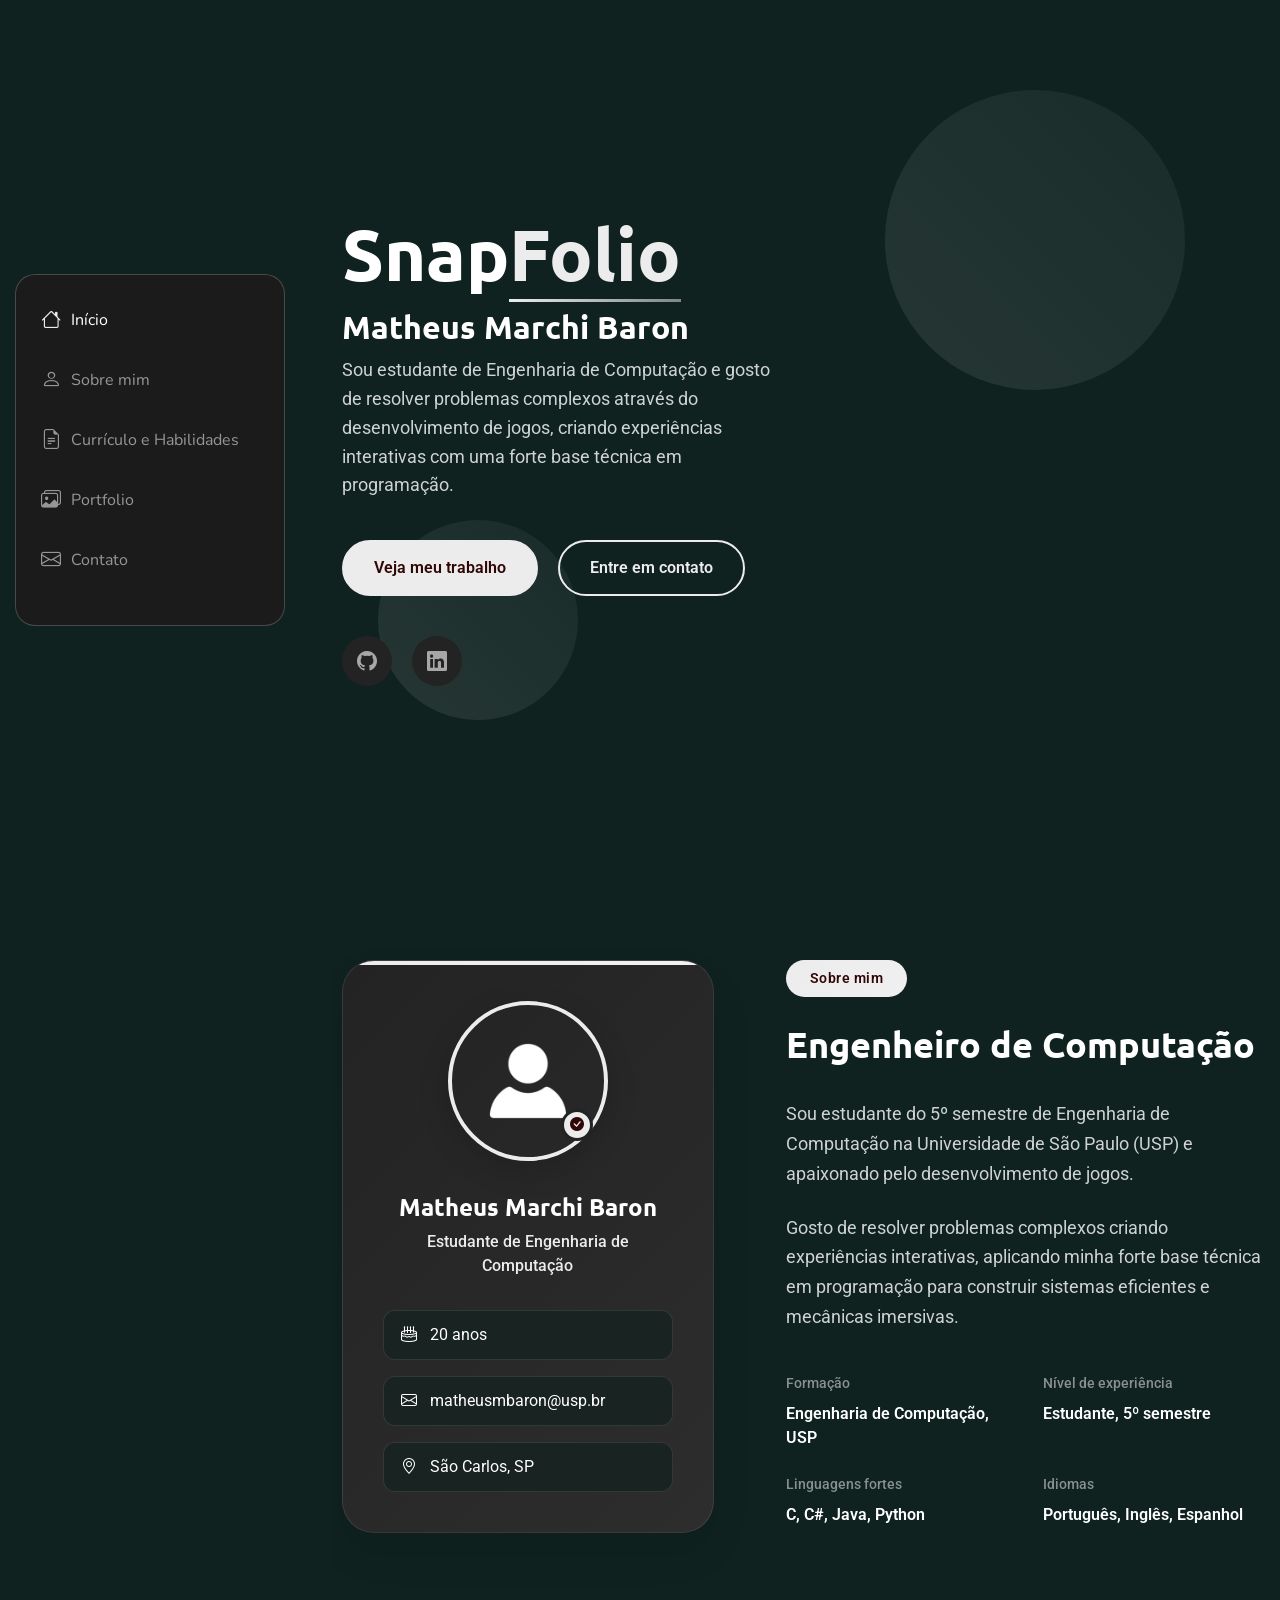
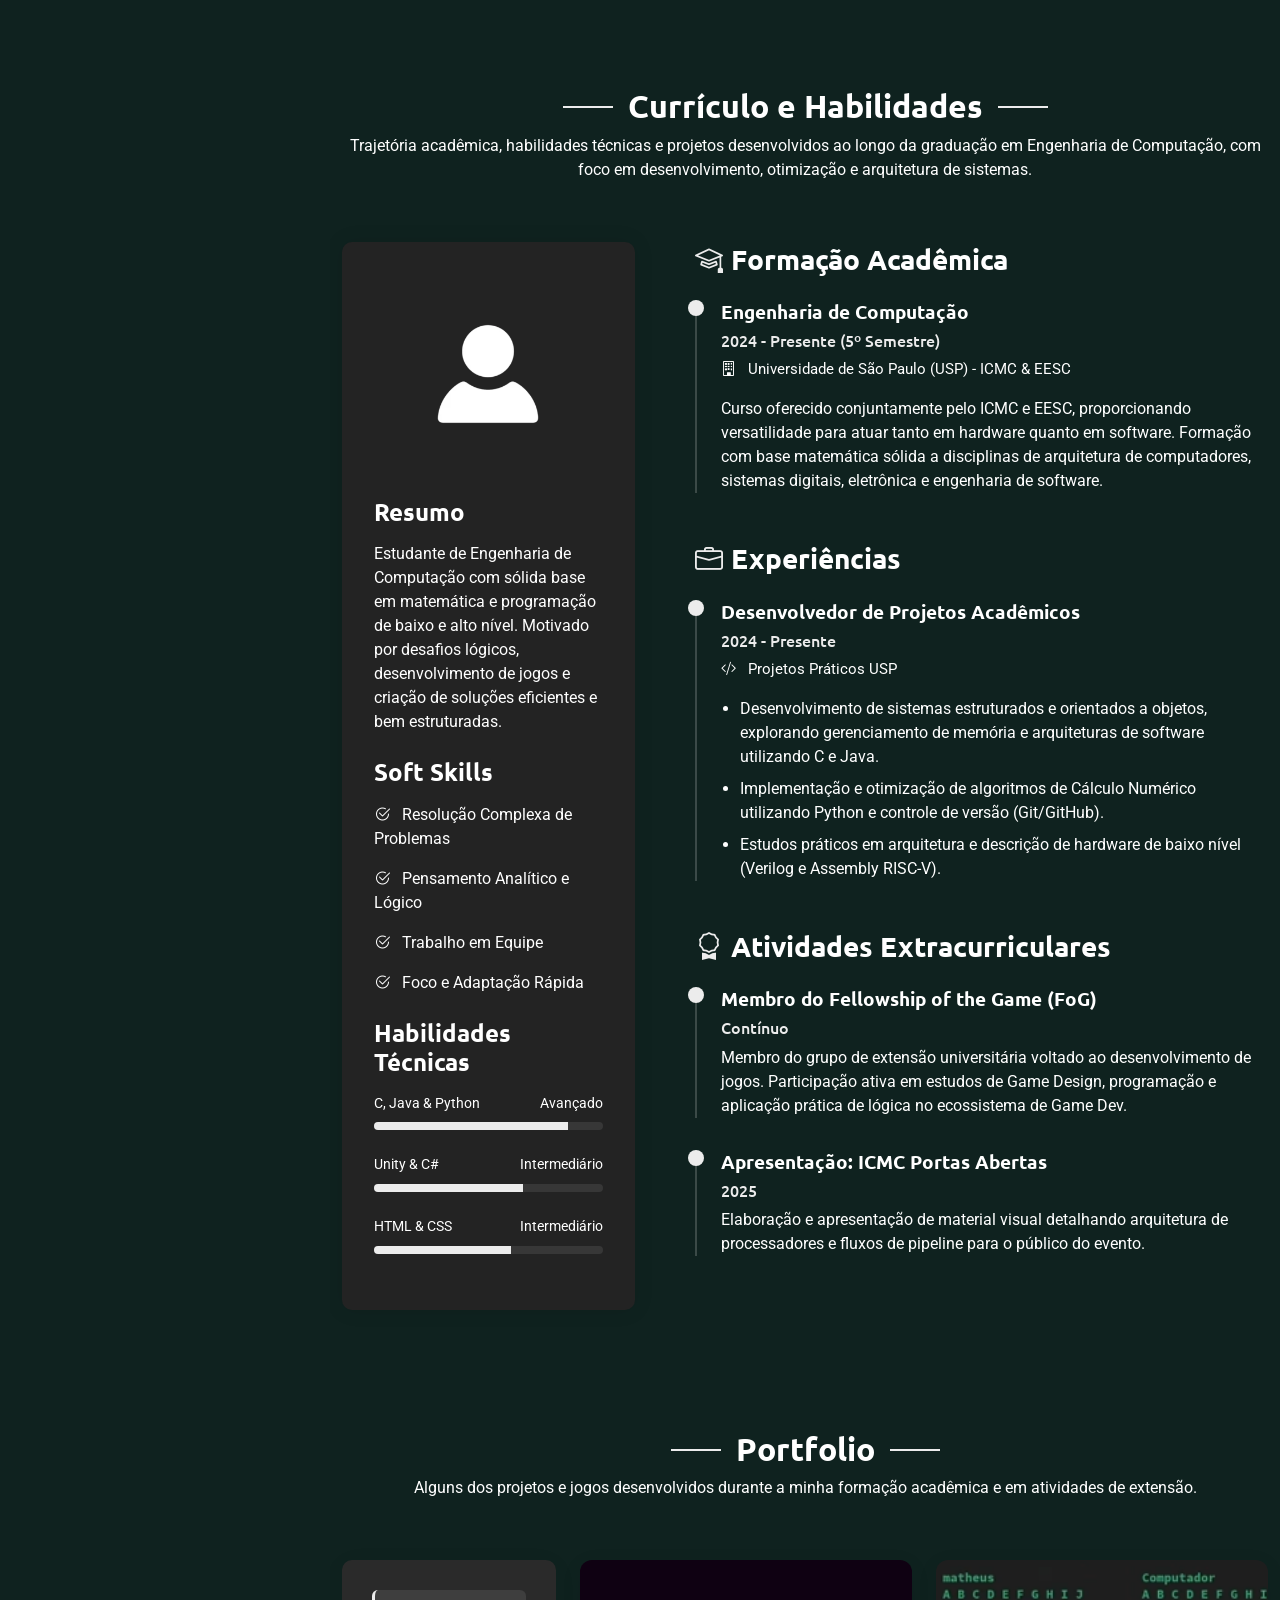
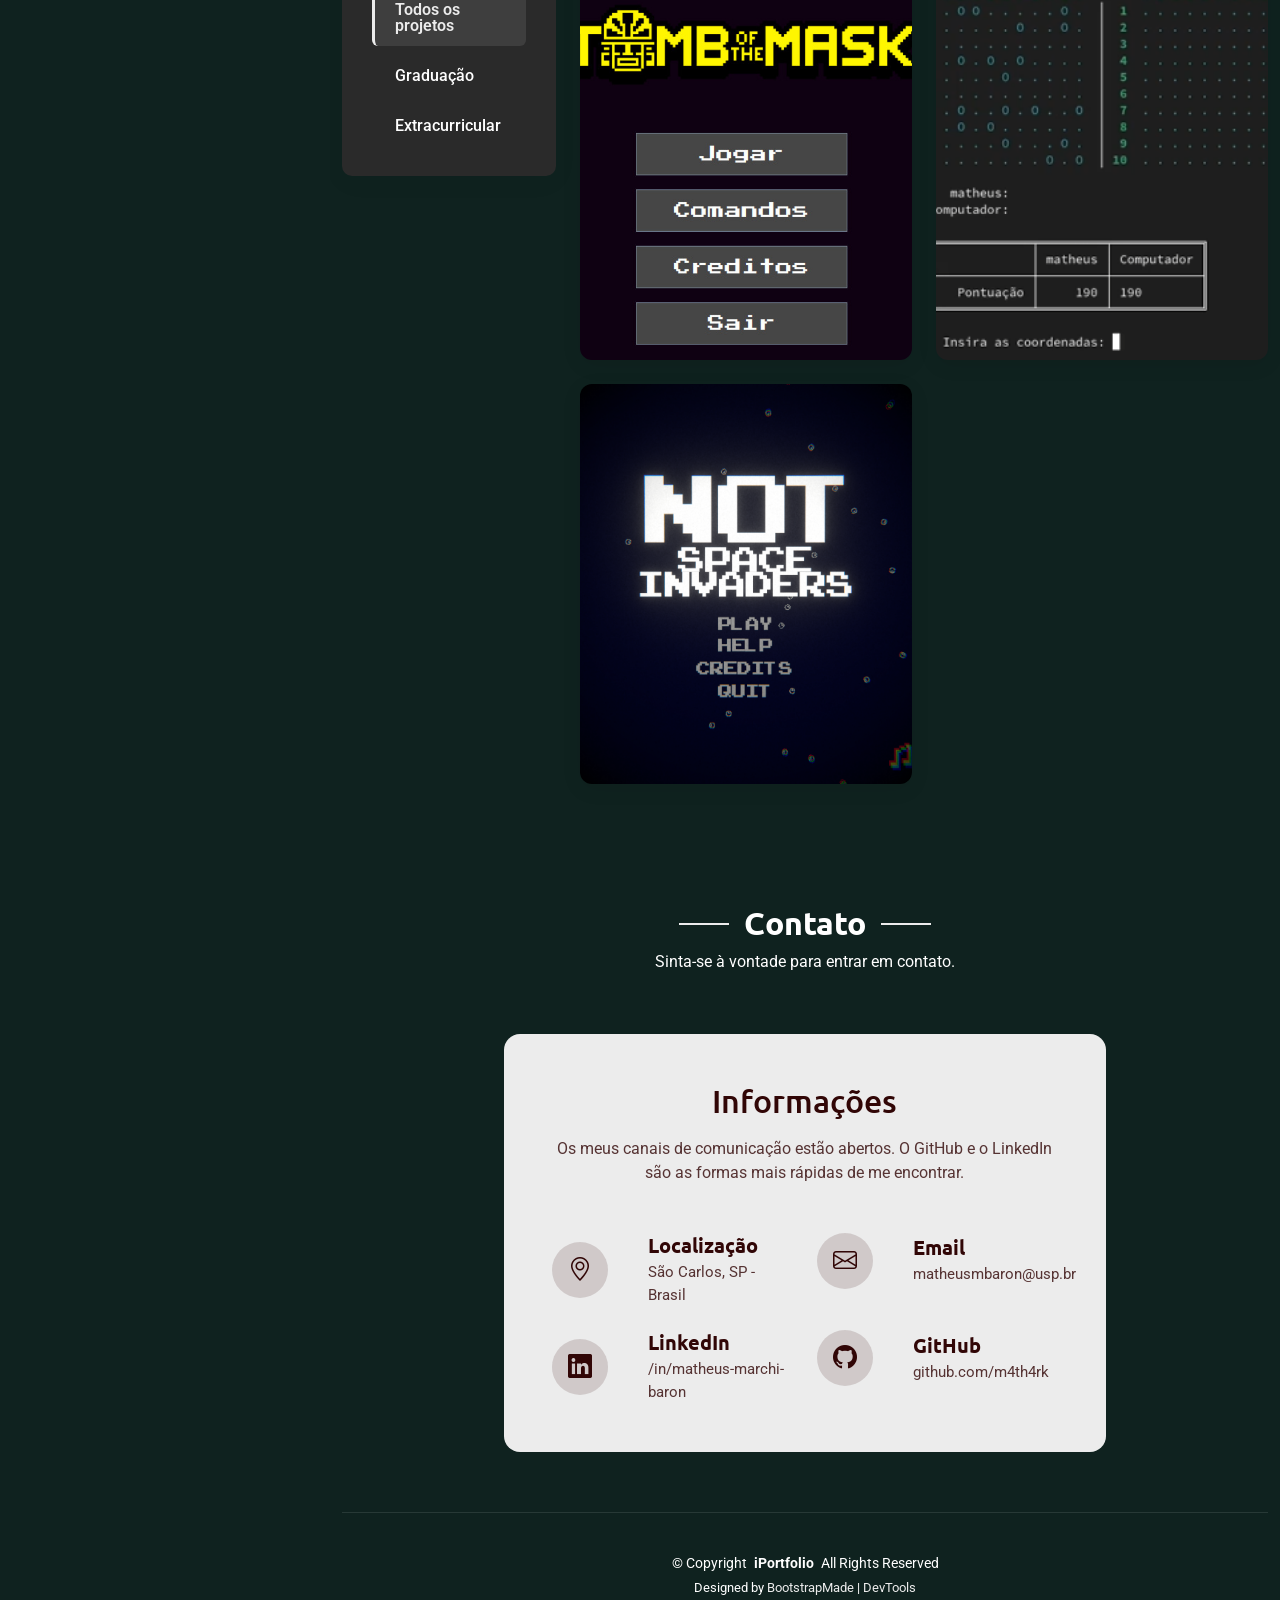
==== commit 1c0d55f4: "ver 1.0.1" ====
--- a/index.html
+++ b/index.html
@@ -262,7 +262,7 @@
                 </div>
                 <div class="skill-item">
                   <div class="d-flex justify-content-between">
-                    <span>HTML, CSS & TypeScript</span>
+                    <span>HTML & CSS</span>
                     <span>Intermediário</span>
                   </div>
                   <div class="progress">
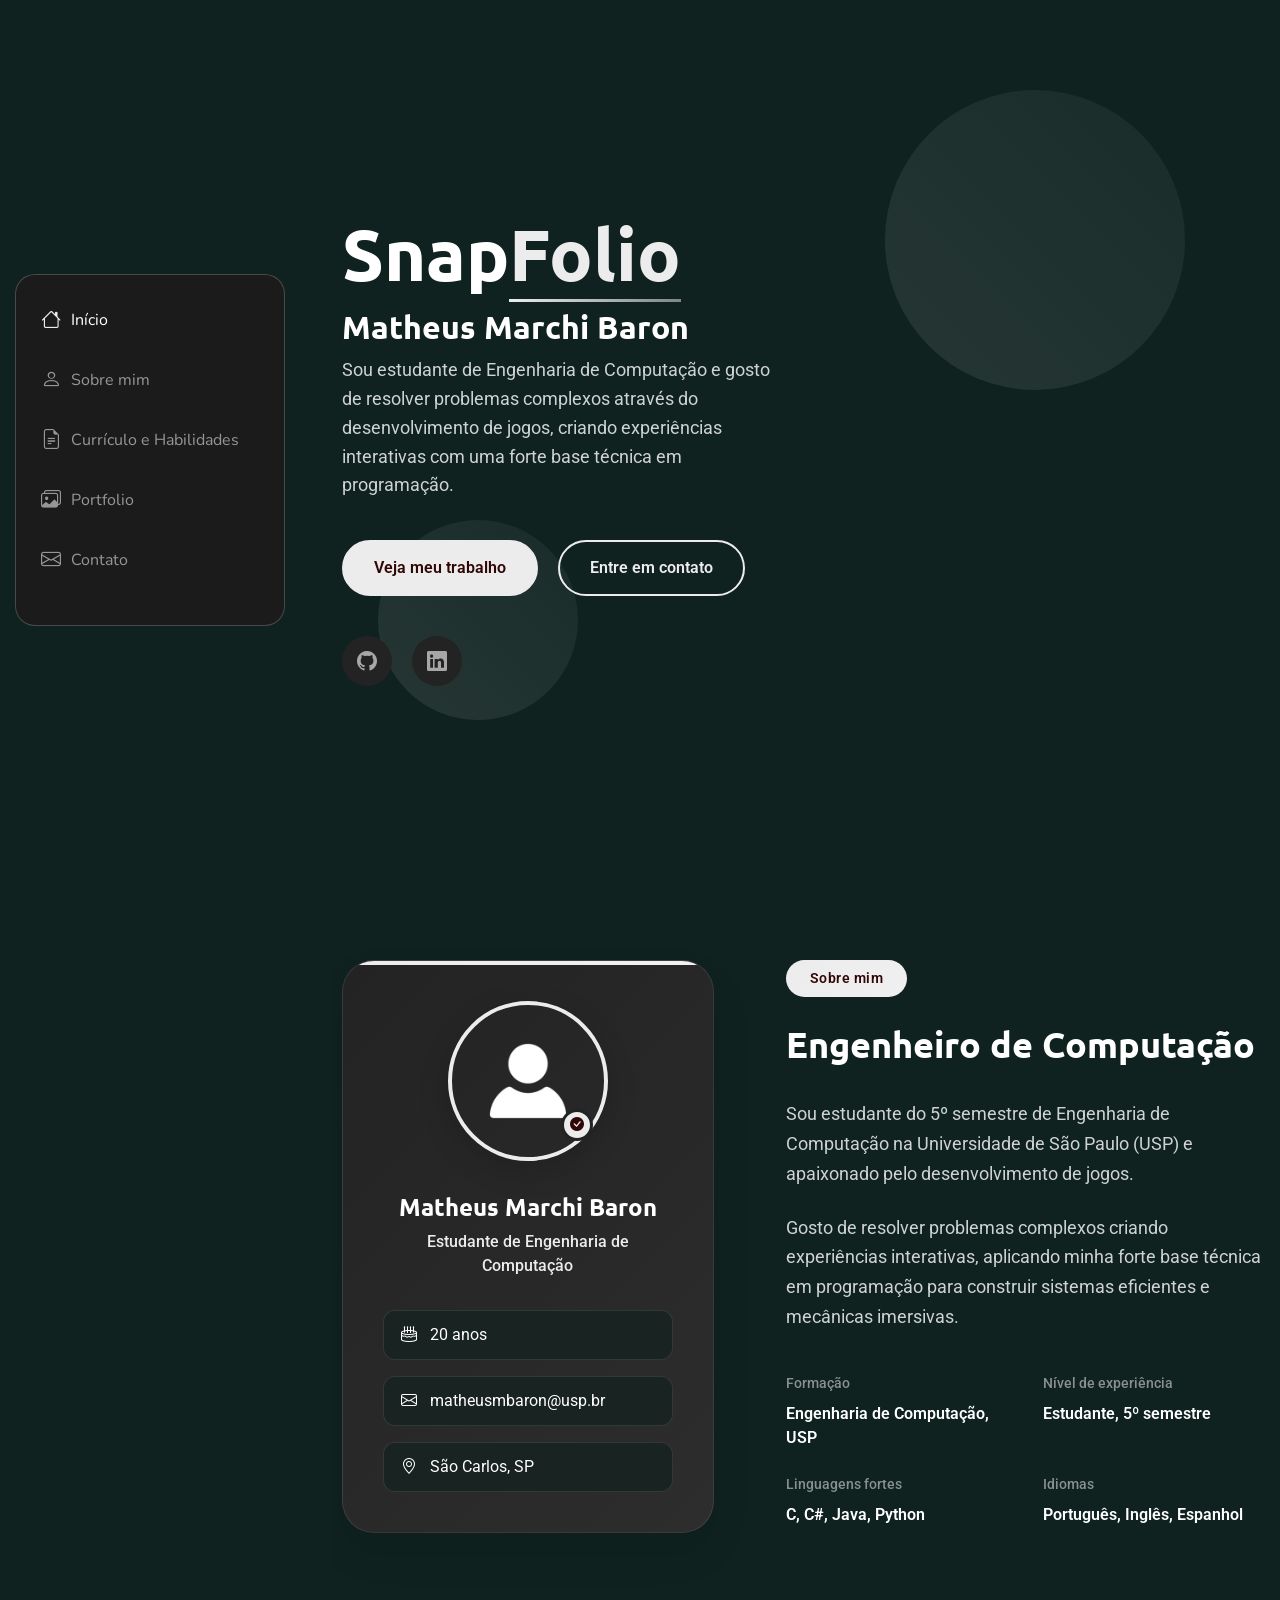
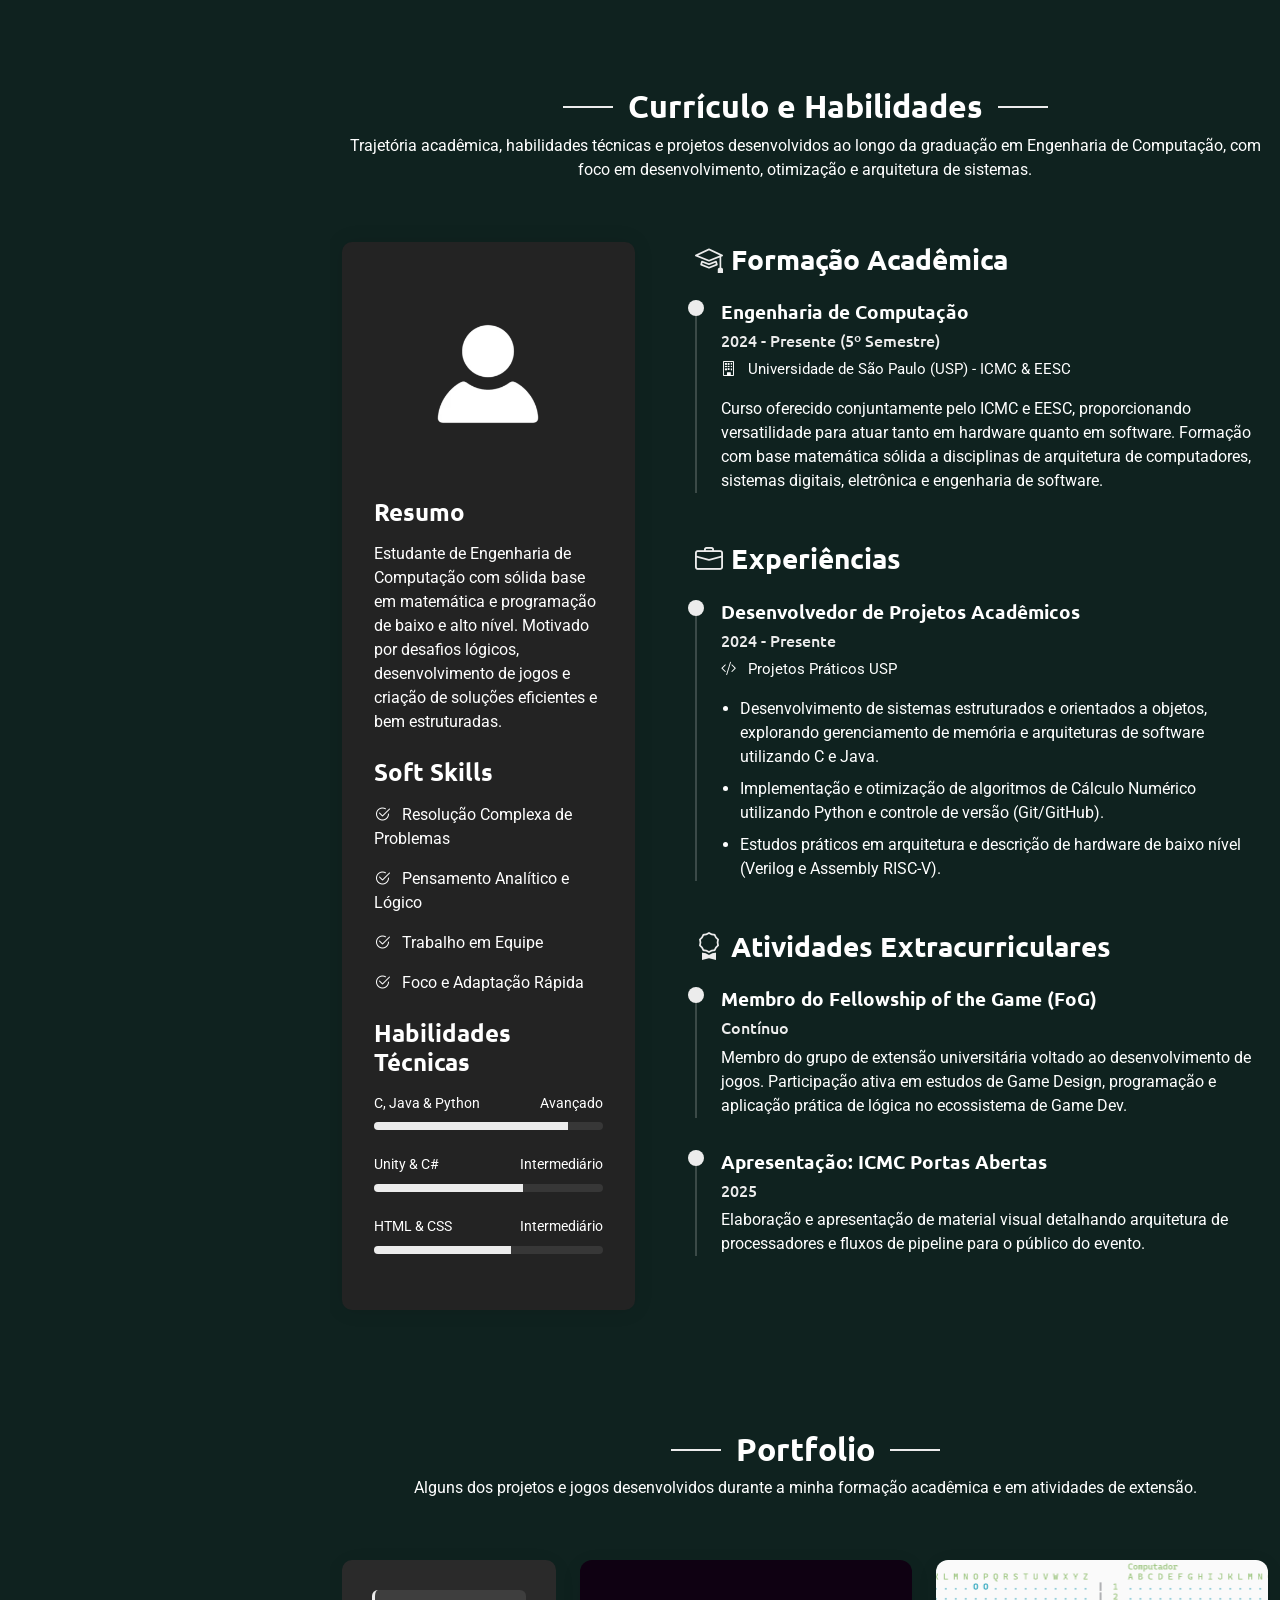
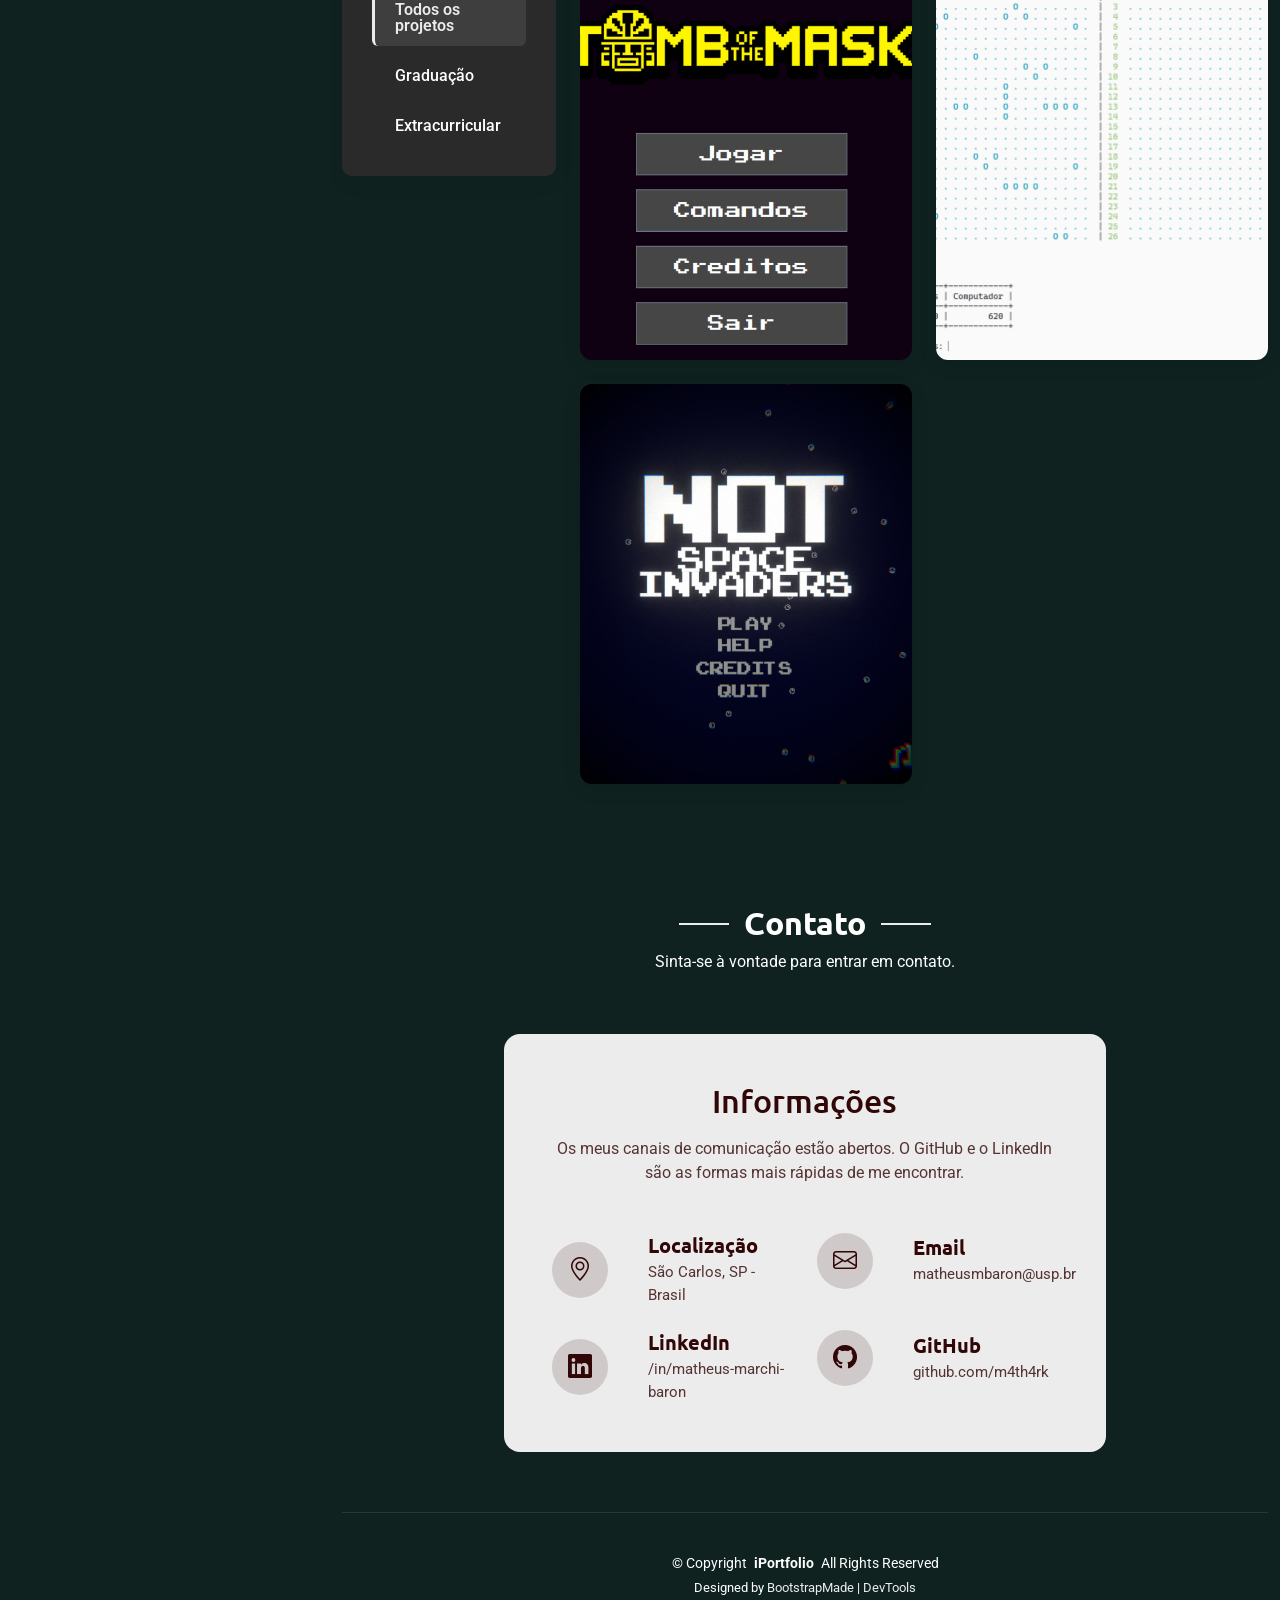
==== commit 7d63900f: "Update index.html" ====
--- a/index.html
+++ b/index.html
@@ -237,6 +237,7 @@
                 <li><i class="bi bi-check2-circle text-white"></i> Foco e Adaptação Rápida</li>
               </ul>
 
+              
               <div class="skills-animation mt-4">
                 <h3>Habilidades Técnicas</h3>
 
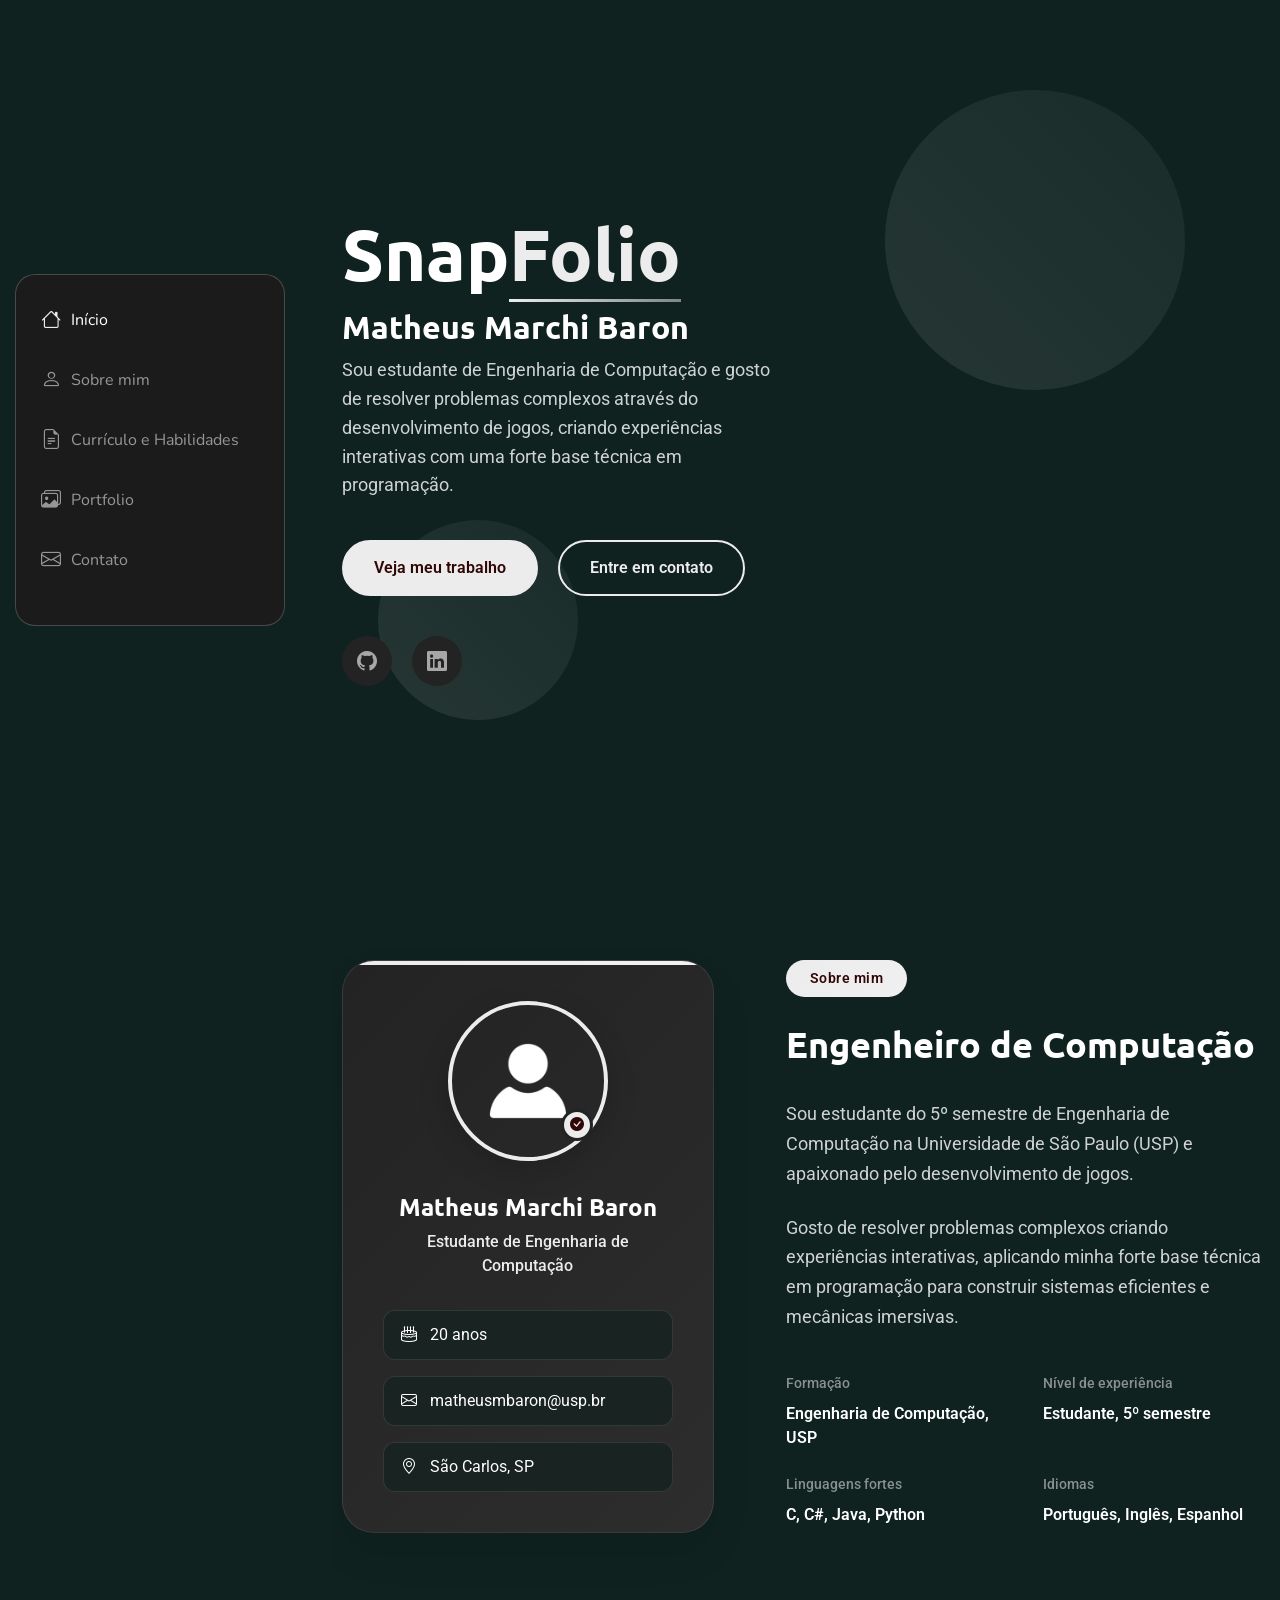
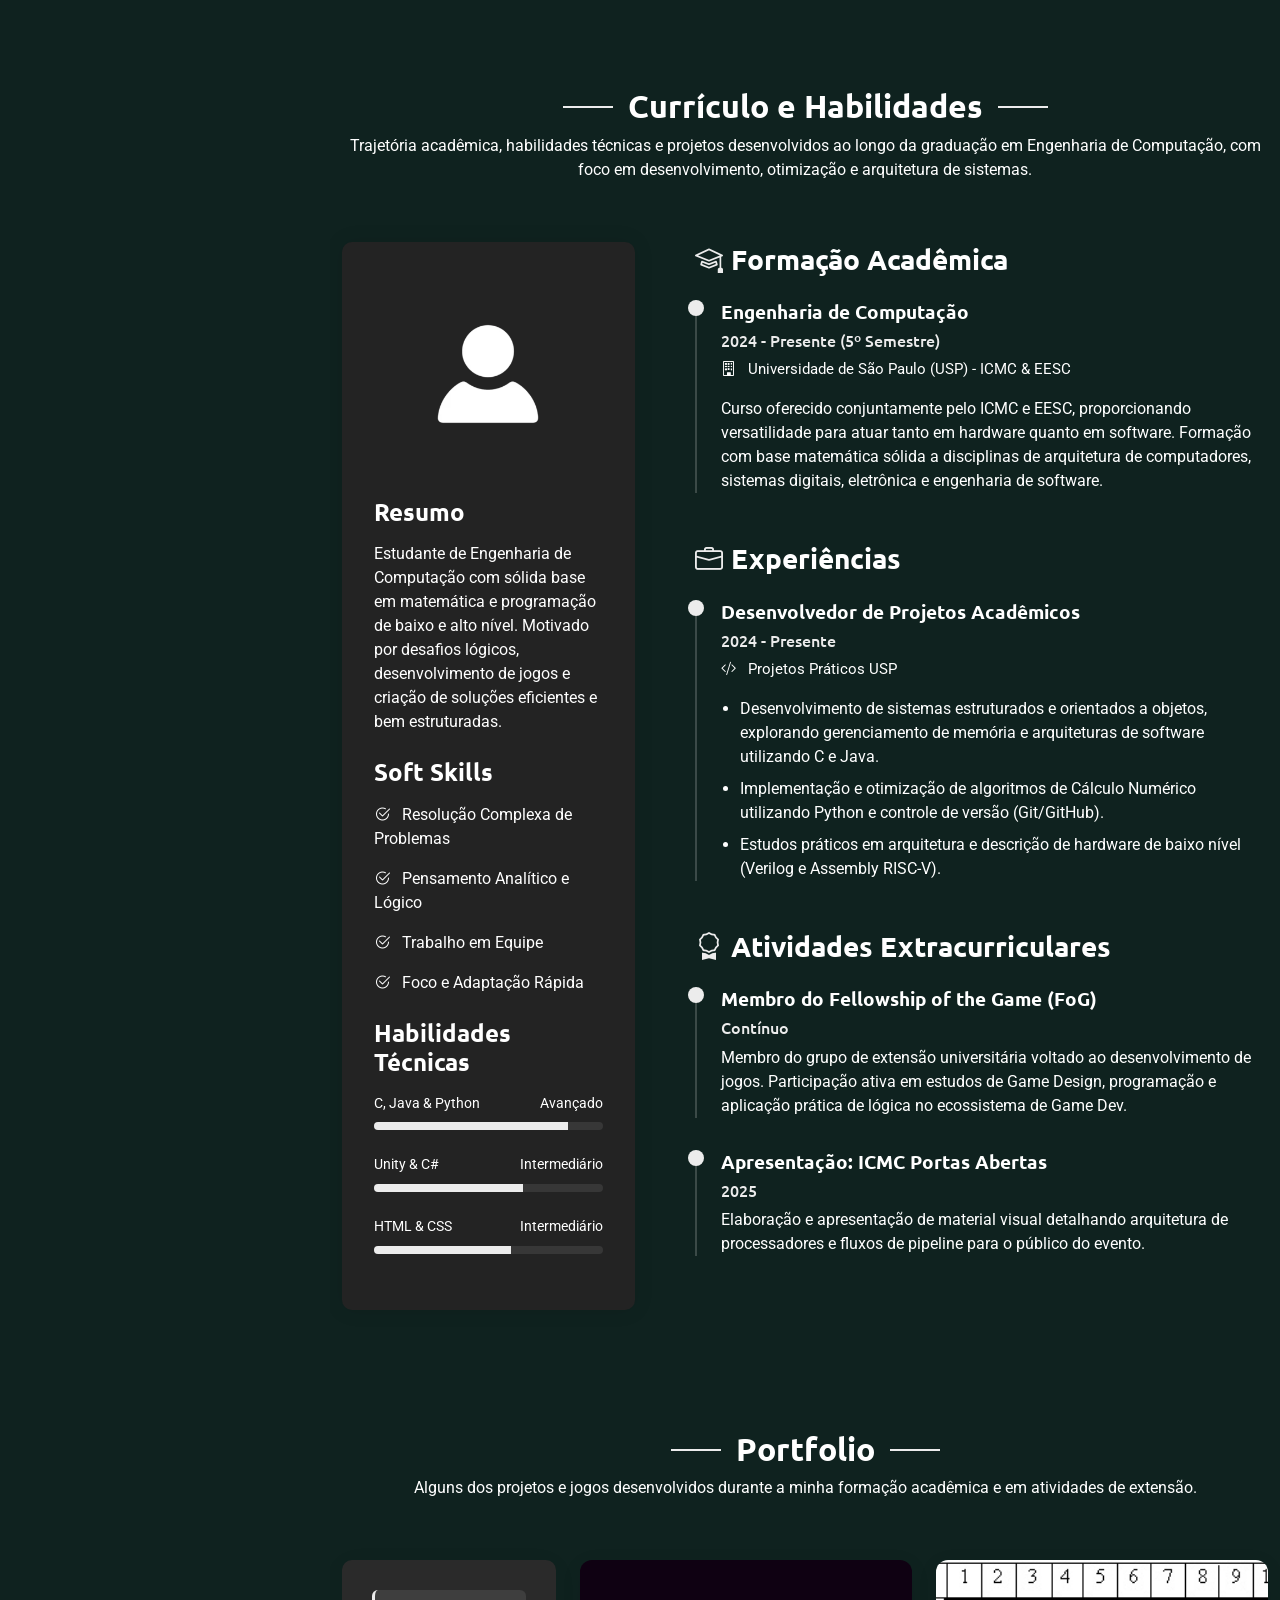
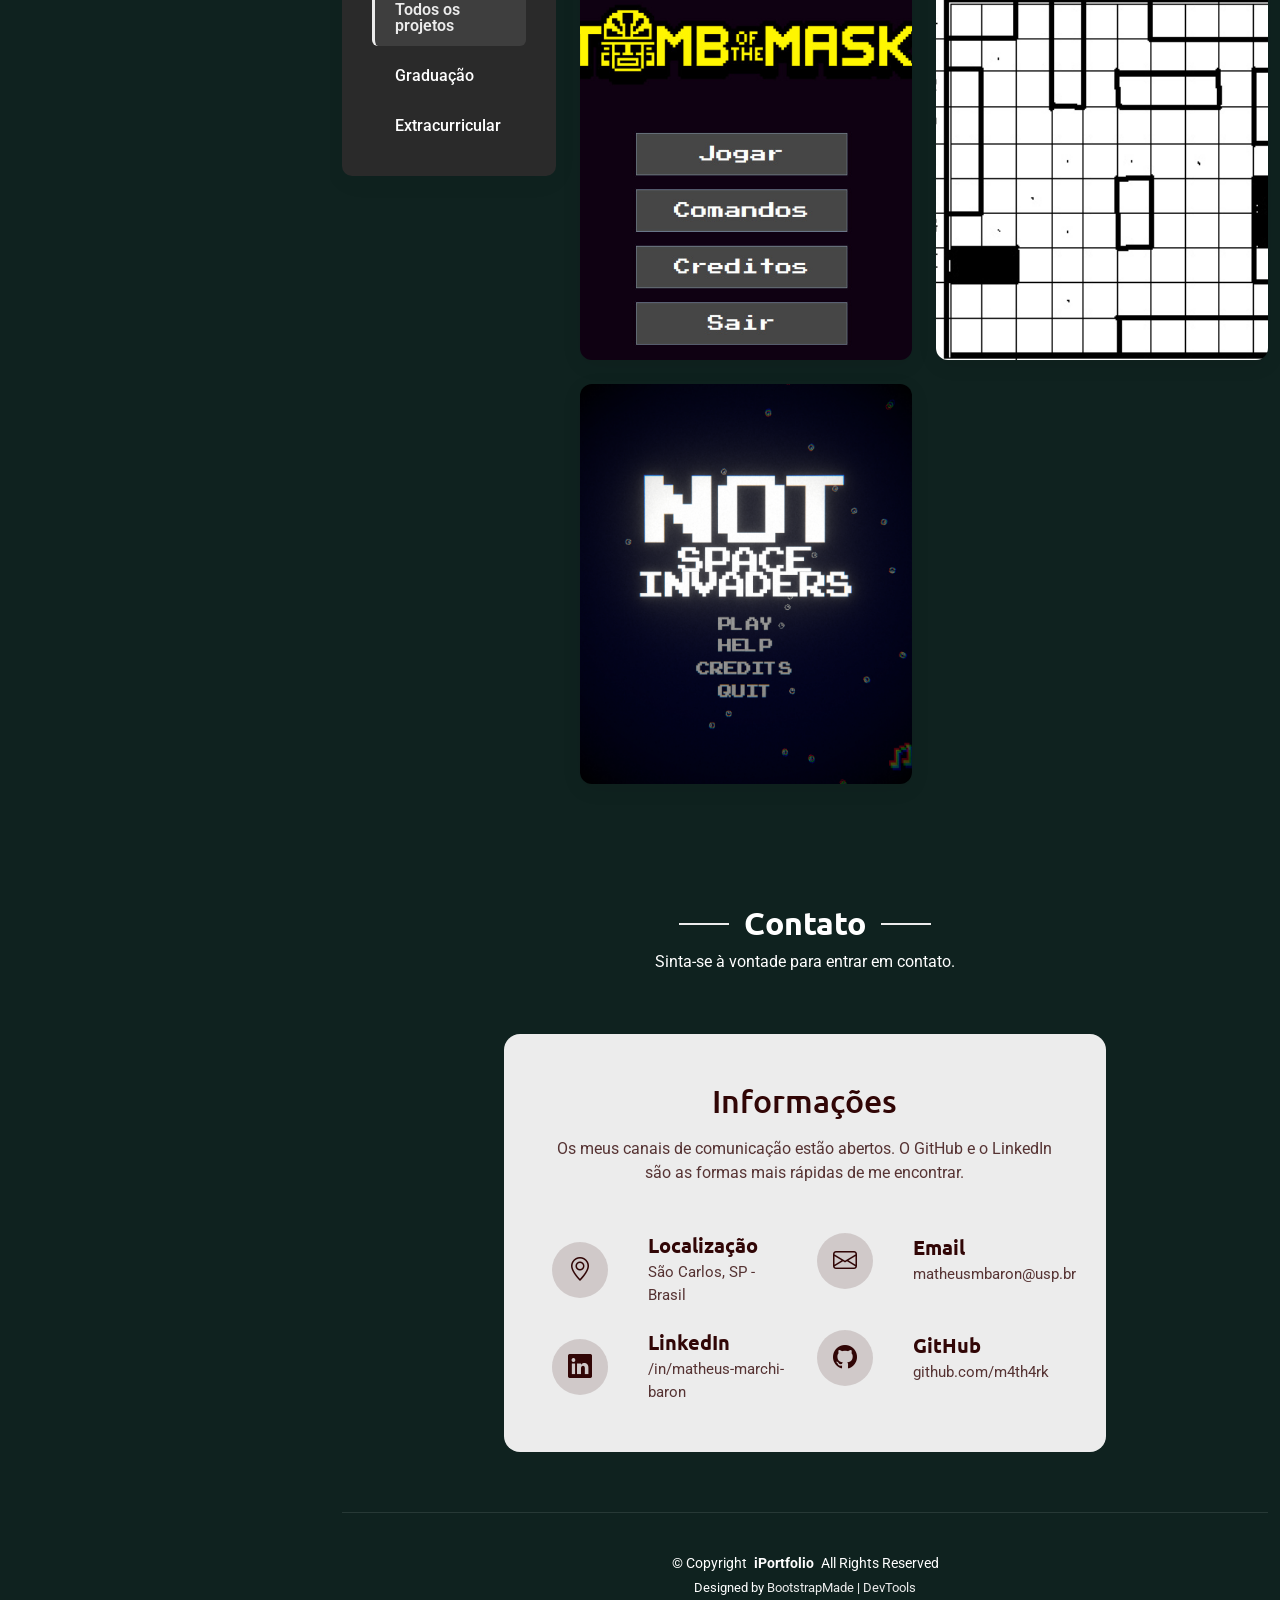
==== commit 71ed9b9a: "teste" ====
--- a/index.html
+++ b/index.html
@@ -237,7 +237,7 @@
                 <li><i class="bi bi-check2-circle text-white"></i> Foco e Adaptação Rápida</li>
               </ul>
 
-              
+
               <div class="skills-animation mt-4">
                 <h3>Habilidades Técnicas</h3>
 
@@ -382,7 +382,7 @@
 
                 <div class="col-lg-6 col-md-6 portfolio-item isotope-item filter-graduacao">
                   <div class="portfolio-wrap">
-                    <img src="assets/img/portfolio/batalha-naval.png" class="img-fluid" alt="Portfolio Image"
+                    <img src="assets/img/portfolio/batnav.jpg" class="img-fluid" alt="Portfolio Image"
                       loading="lazy">
                     <div class="portfolio-info">
                       <div class="content">
@@ -390,7 +390,7 @@
                         <h4>Jogo Batalha Naval feito em C como projeto final da disciplina Introdução à Programação para
                           Engenharias.</h4>
                         <div class="portfolio-links">
-                          <a href="assets/img/portfolio/batalha-naval.png" class="glightbox"
+                          <a href="assets/img/portfolio/batnav.jpg" class="glightbox"
                             title="Jogo Batalha Naval feito em C como projeto final da disciplina Introdução à Programação para Engenharias."><i
                               class="bi bi-plus-lg"></i></a>
                           <a href="portfolio-details-batalha-naval.html" title="More Details"><i class="bi bi-arrow-right"></i></a>
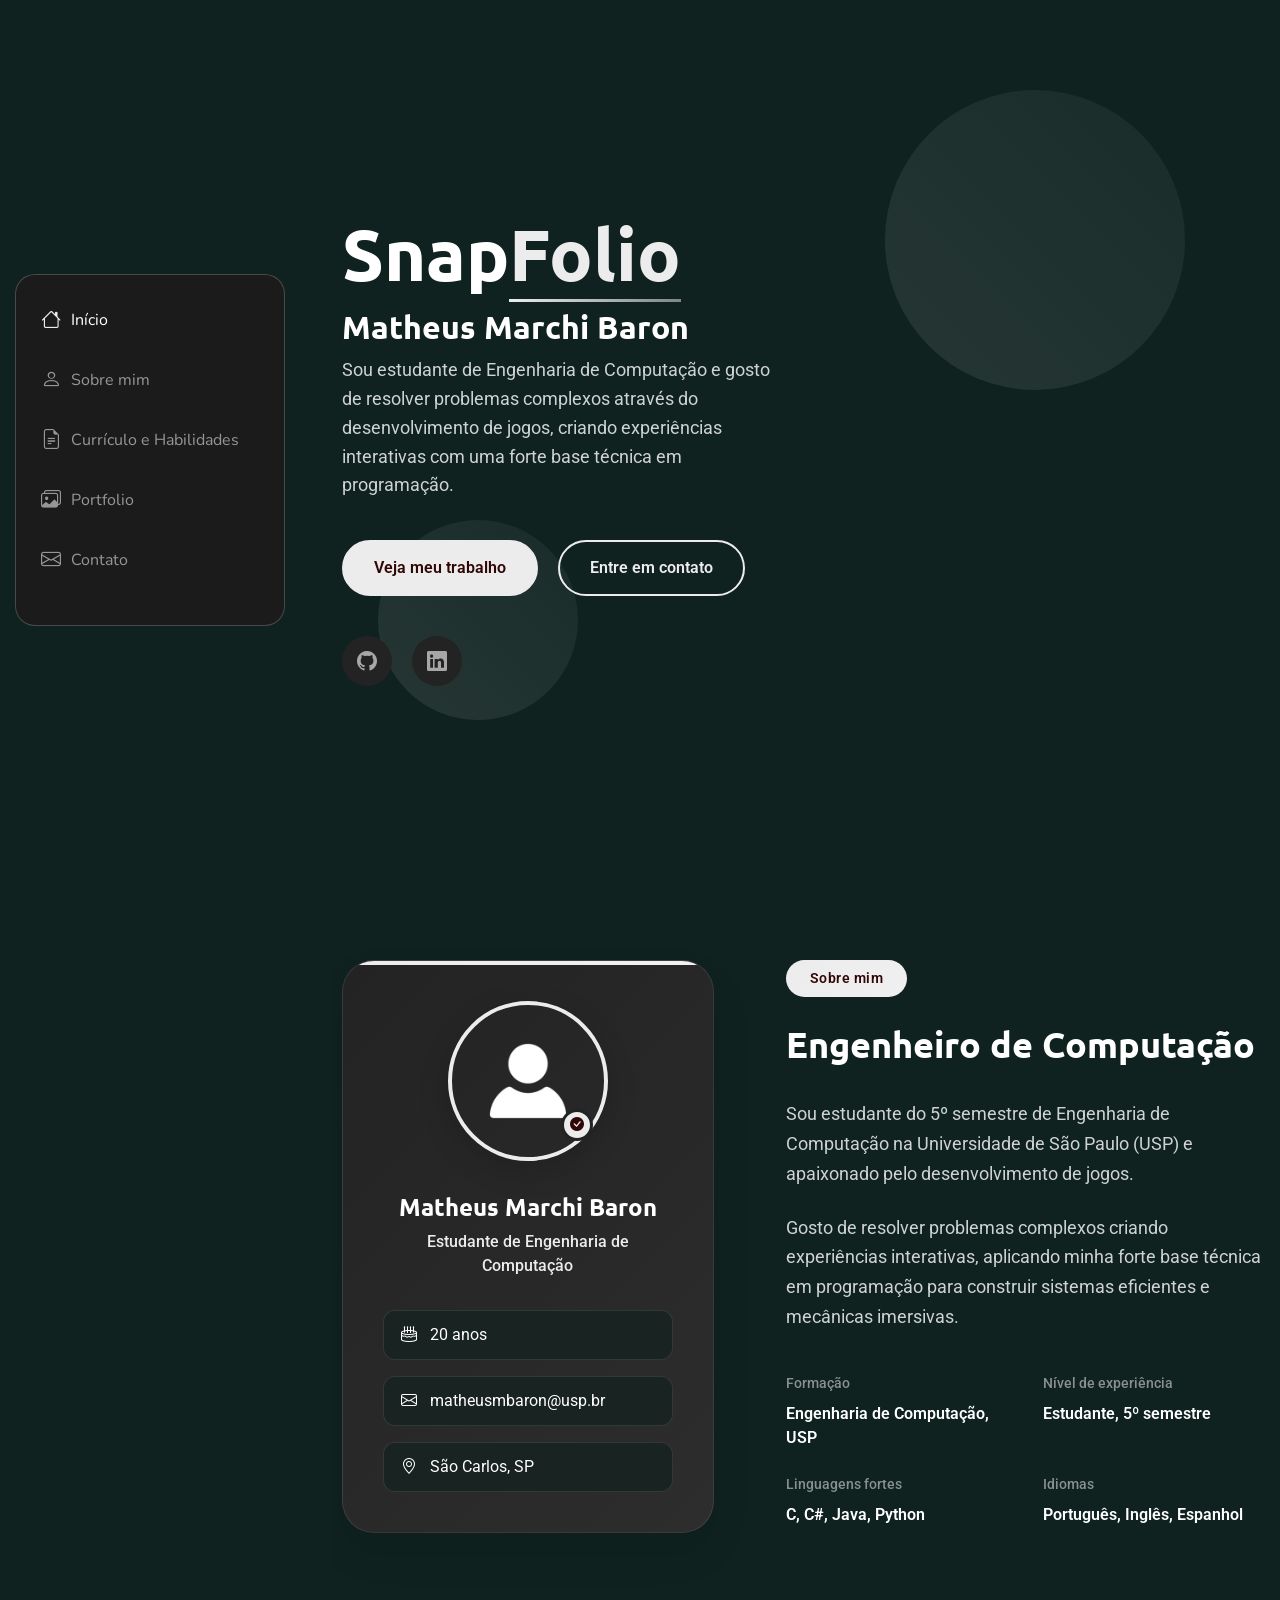
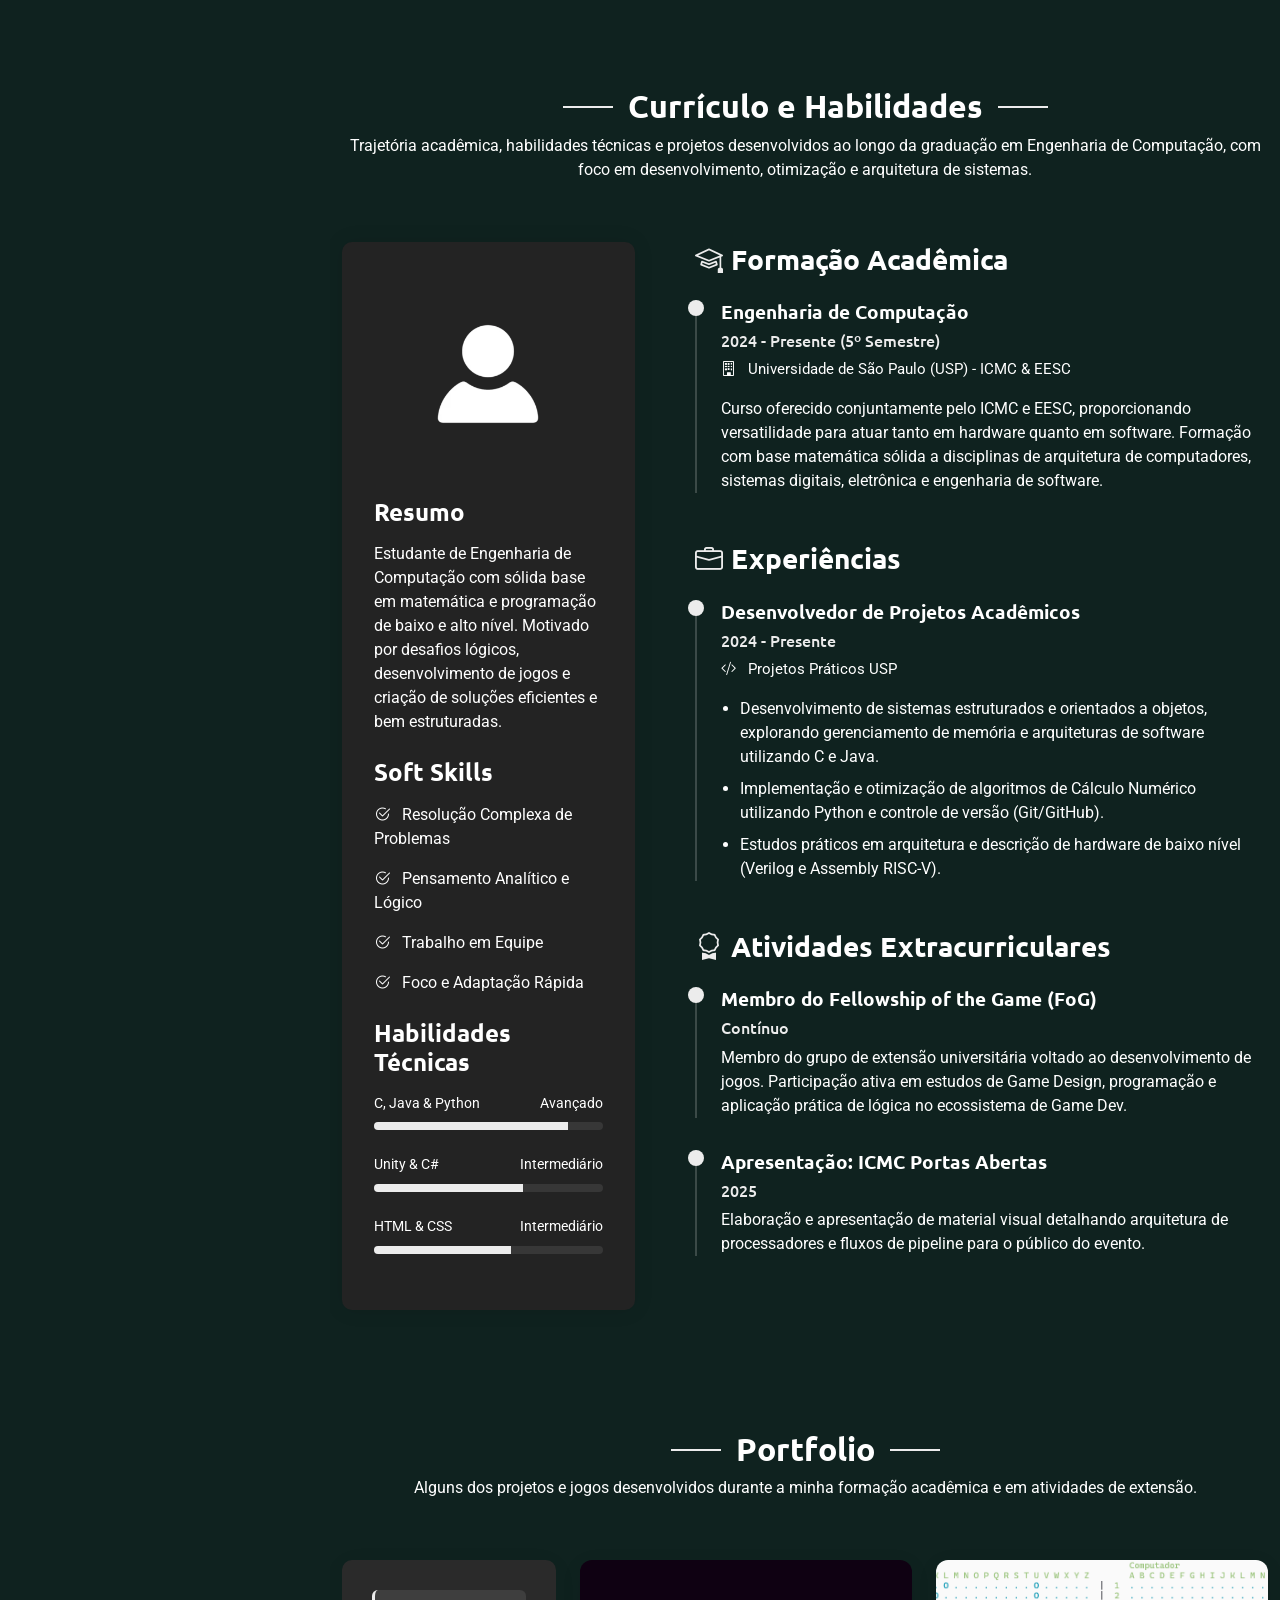
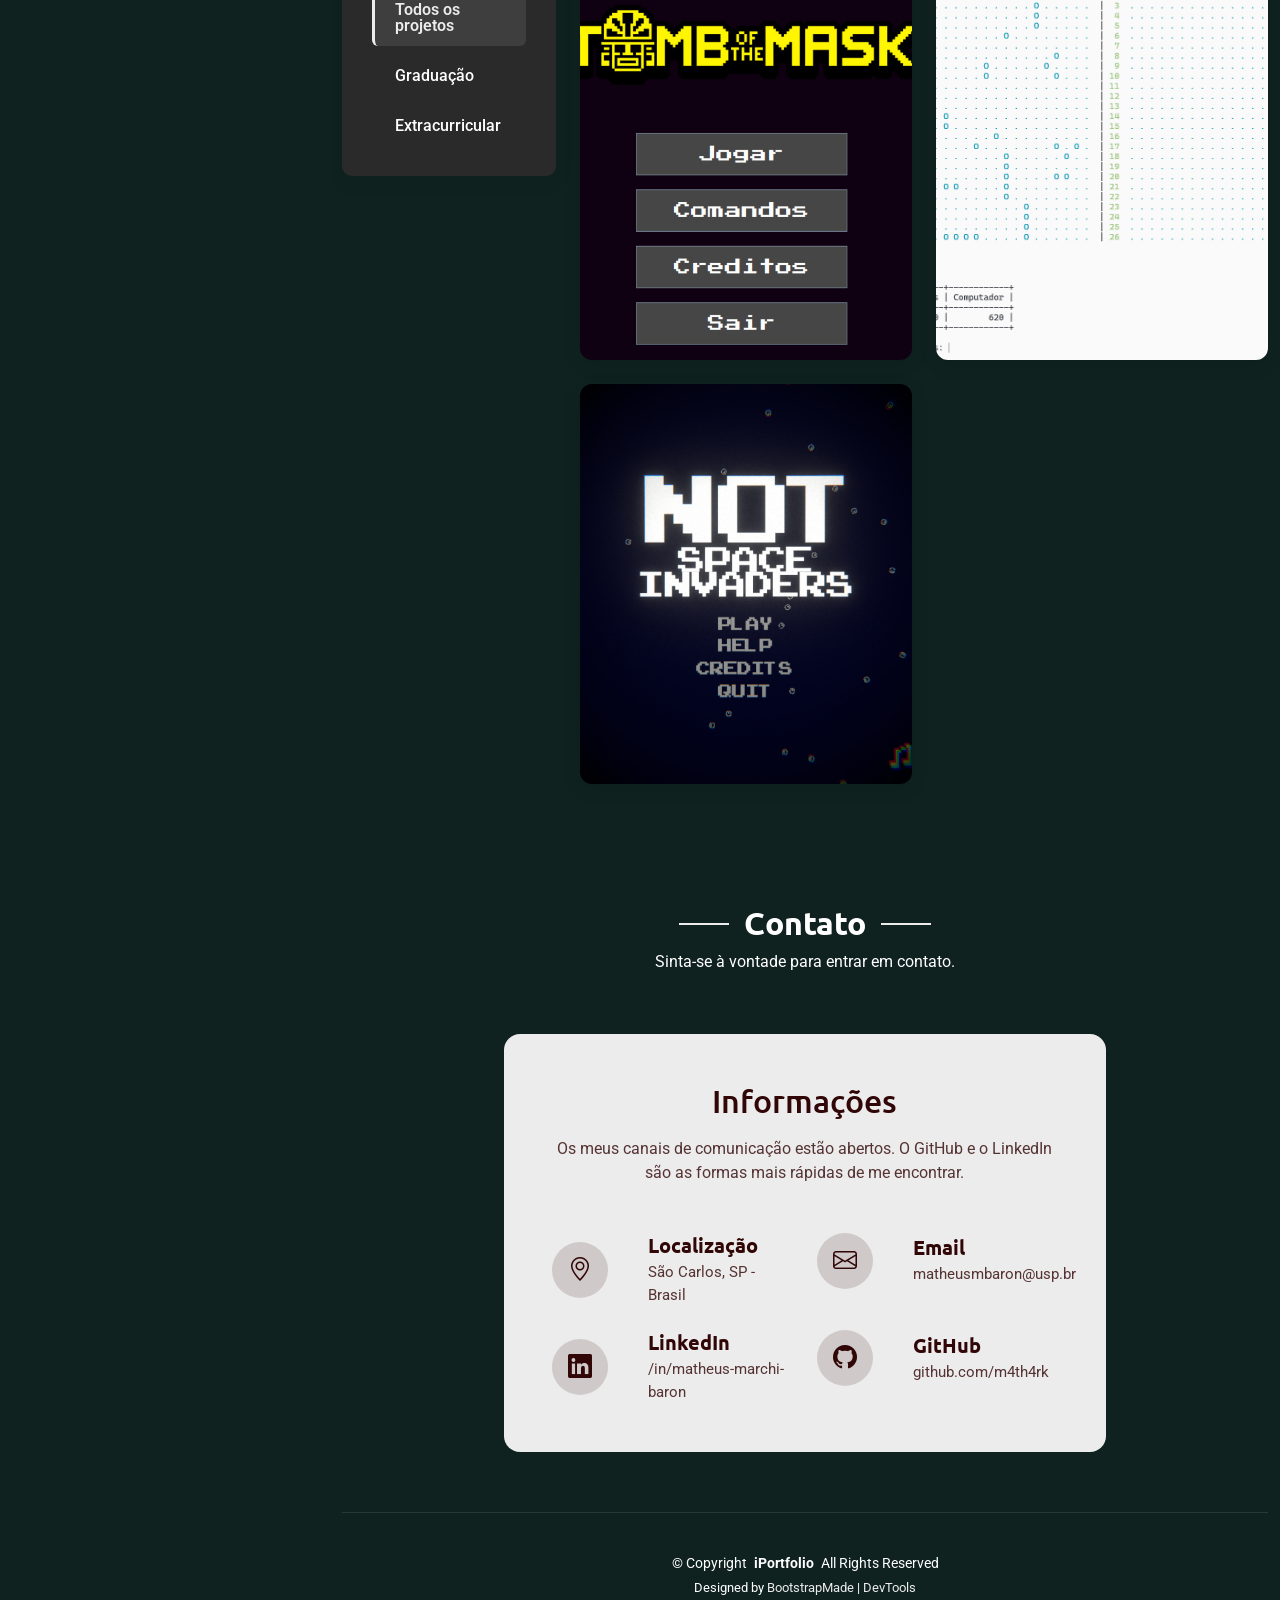
==== commit 07b8b664: "ver 1.0.4" ====
--- a/index.html
+++ b/index.html
@@ -382,7 +382,7 @@
 
                 <div class="col-lg-6 col-md-6 portfolio-item isotope-item filter-graduacao">
                   <div class="portfolio-wrap">
-                    <img src="assets/img/portfolio/batnav.jpg" class="img-fluid" alt="Portfolio Image"
+                    <img src="assets/img/portfolio/bat-naval.png" class="img-fluid" alt="Portfolio Image"
                       loading="lazy">
                     <div class="portfolio-info">
                       <div class="content">
@@ -390,7 +390,7 @@
                         <h4>Jogo Batalha Naval feito em C como projeto final da disciplina Introdução à Programação para
                           Engenharias.</h4>
                         <div class="portfolio-links">
-                          <a href="assets/img/portfolio/batnav.jpg" class="glightbox"
+                          <a href="assets/img/portfolio/bat-naval.png" class="glightbox"
                             title="Jogo Batalha Naval feito em C como projeto final da disciplina Introdução à Programação para Engenharias."><i
                               class="bi bi-plus-lg"></i></a>
                           <a href="portfolio-details-batalha-naval.html" title="More Details"><i class="bi bi-arrow-right"></i></a>
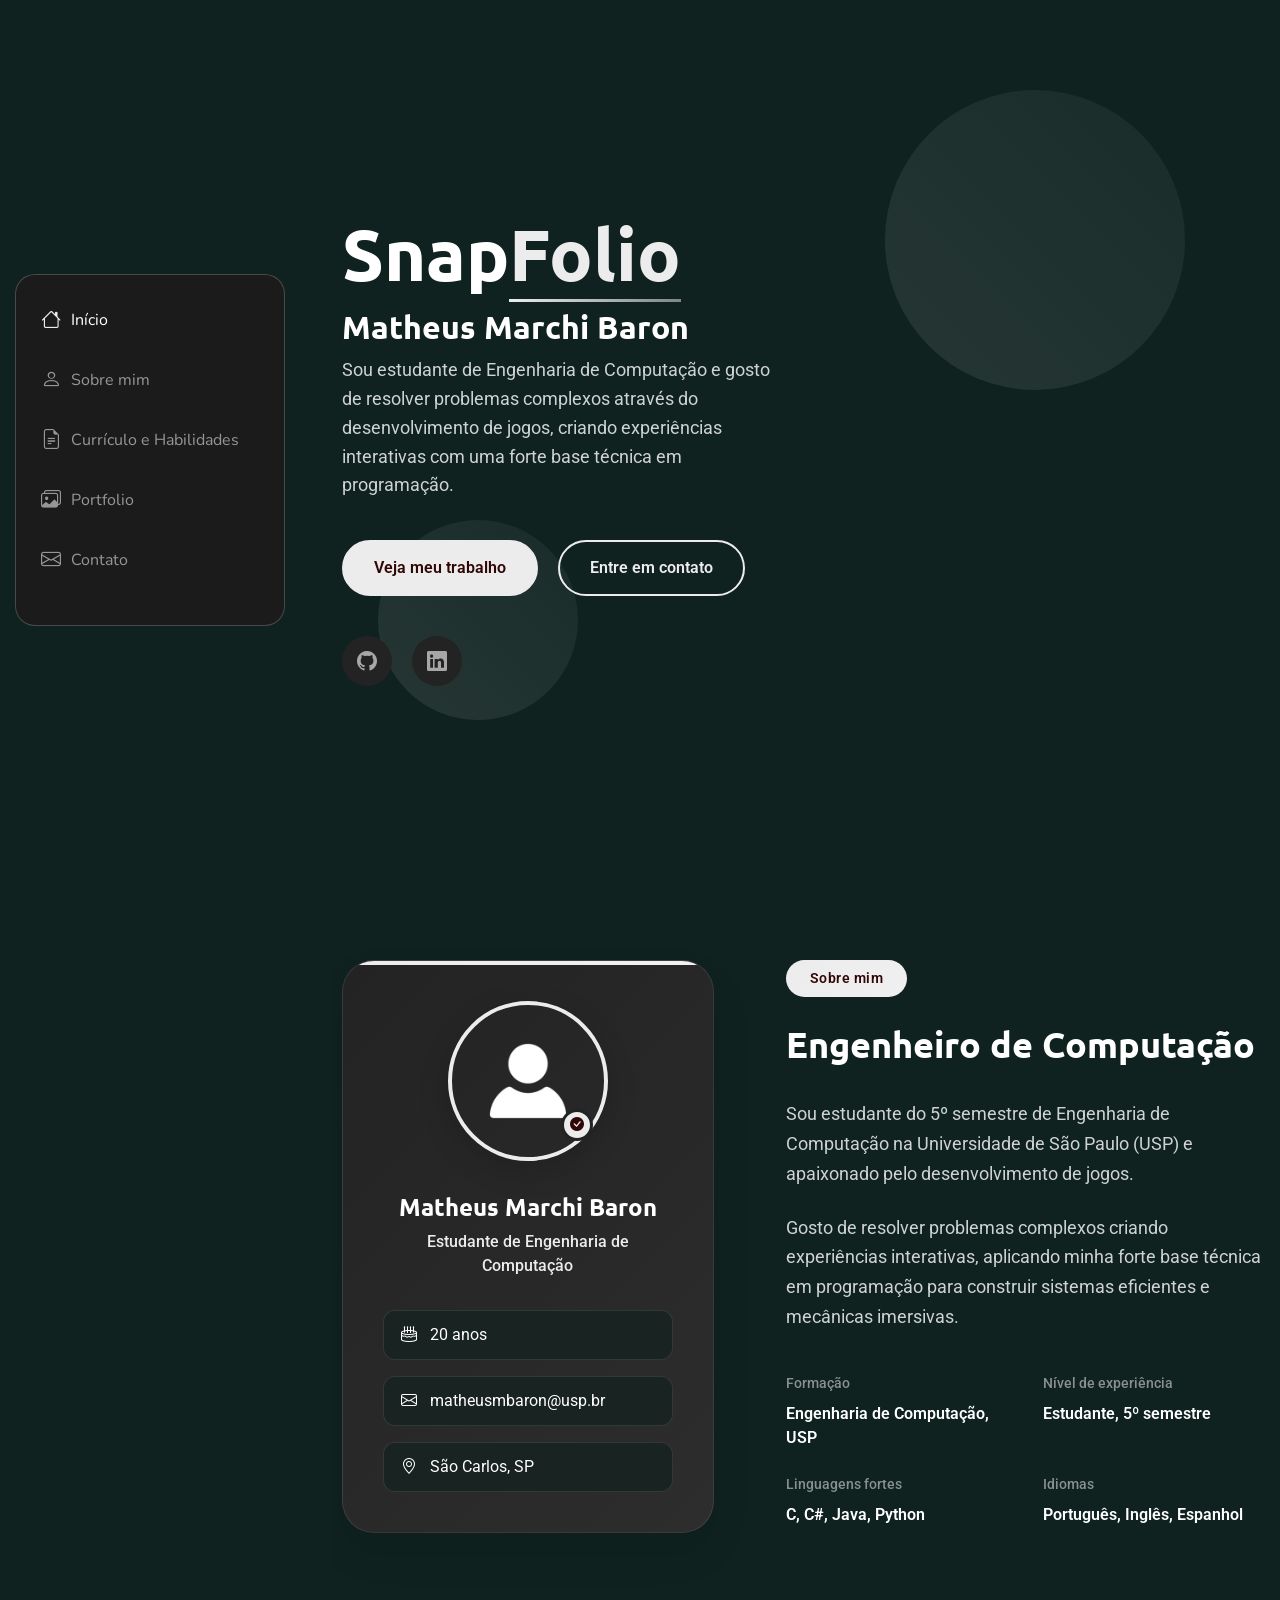
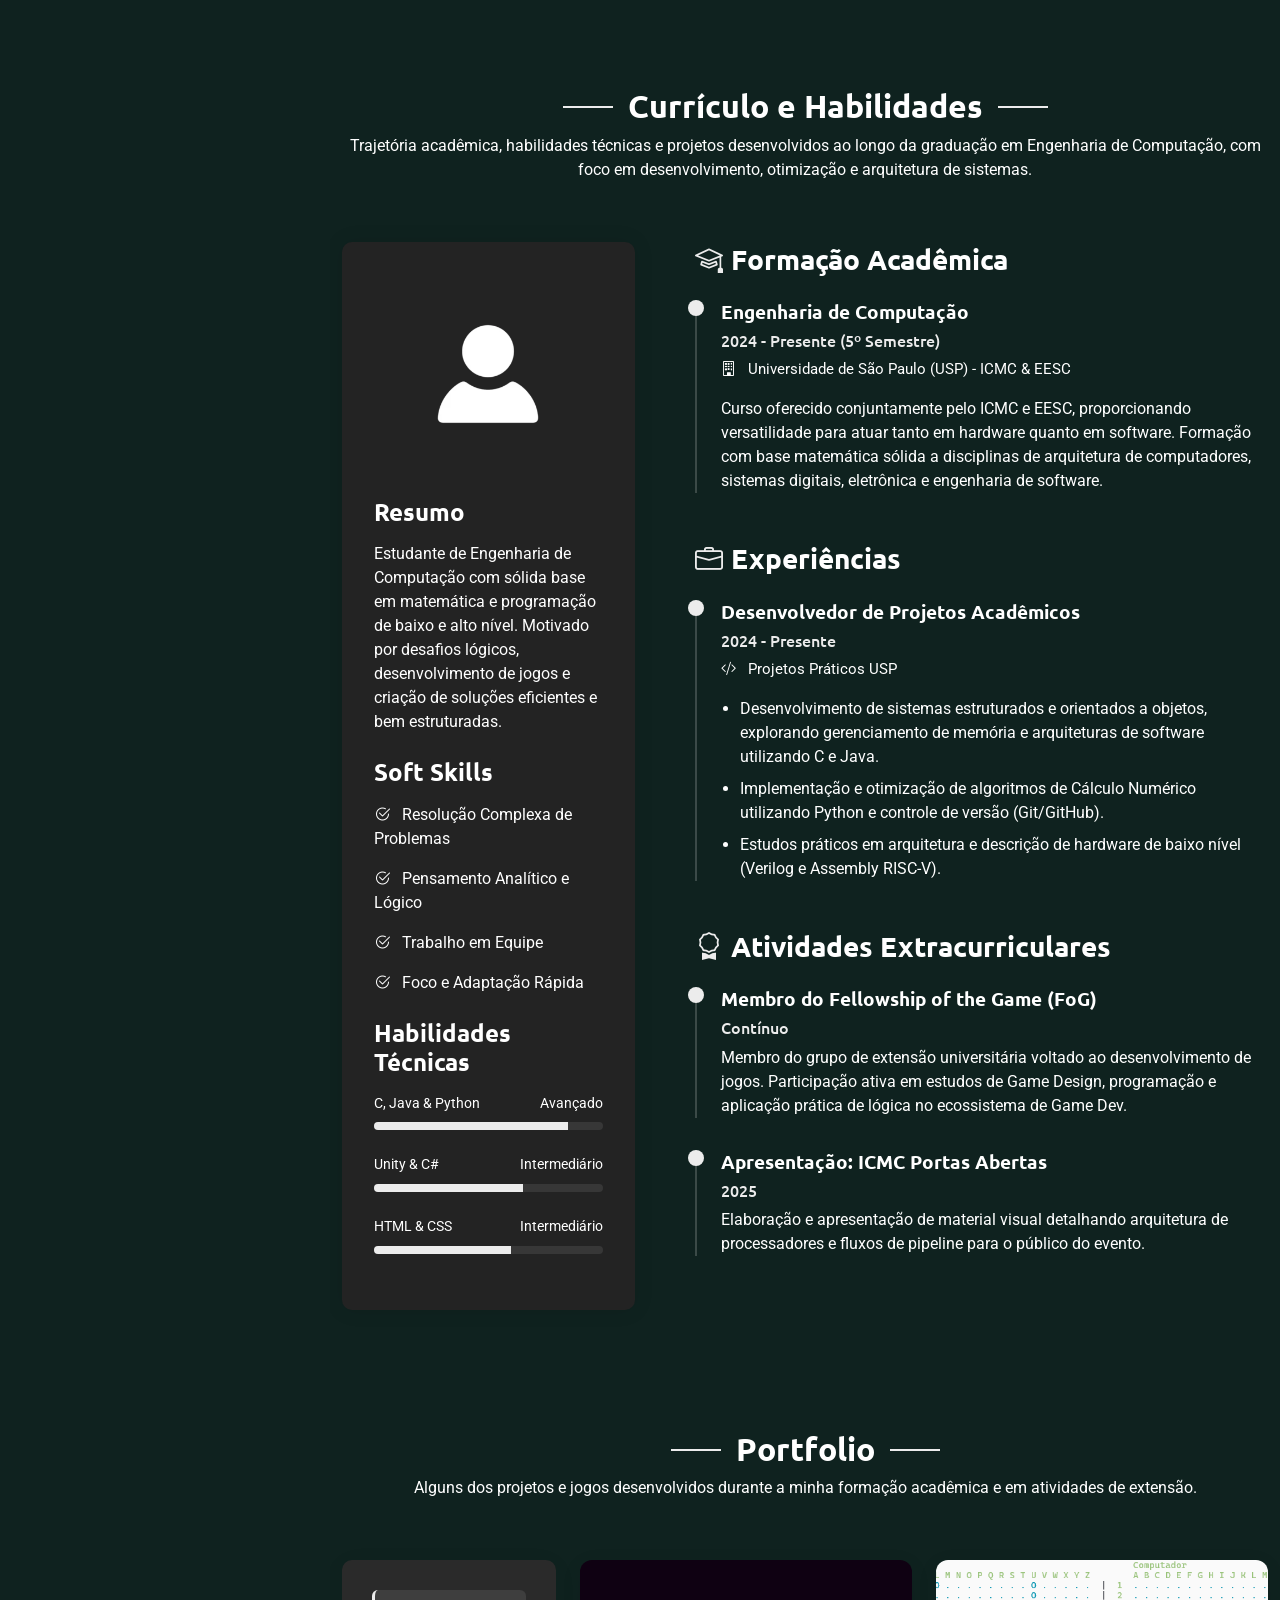
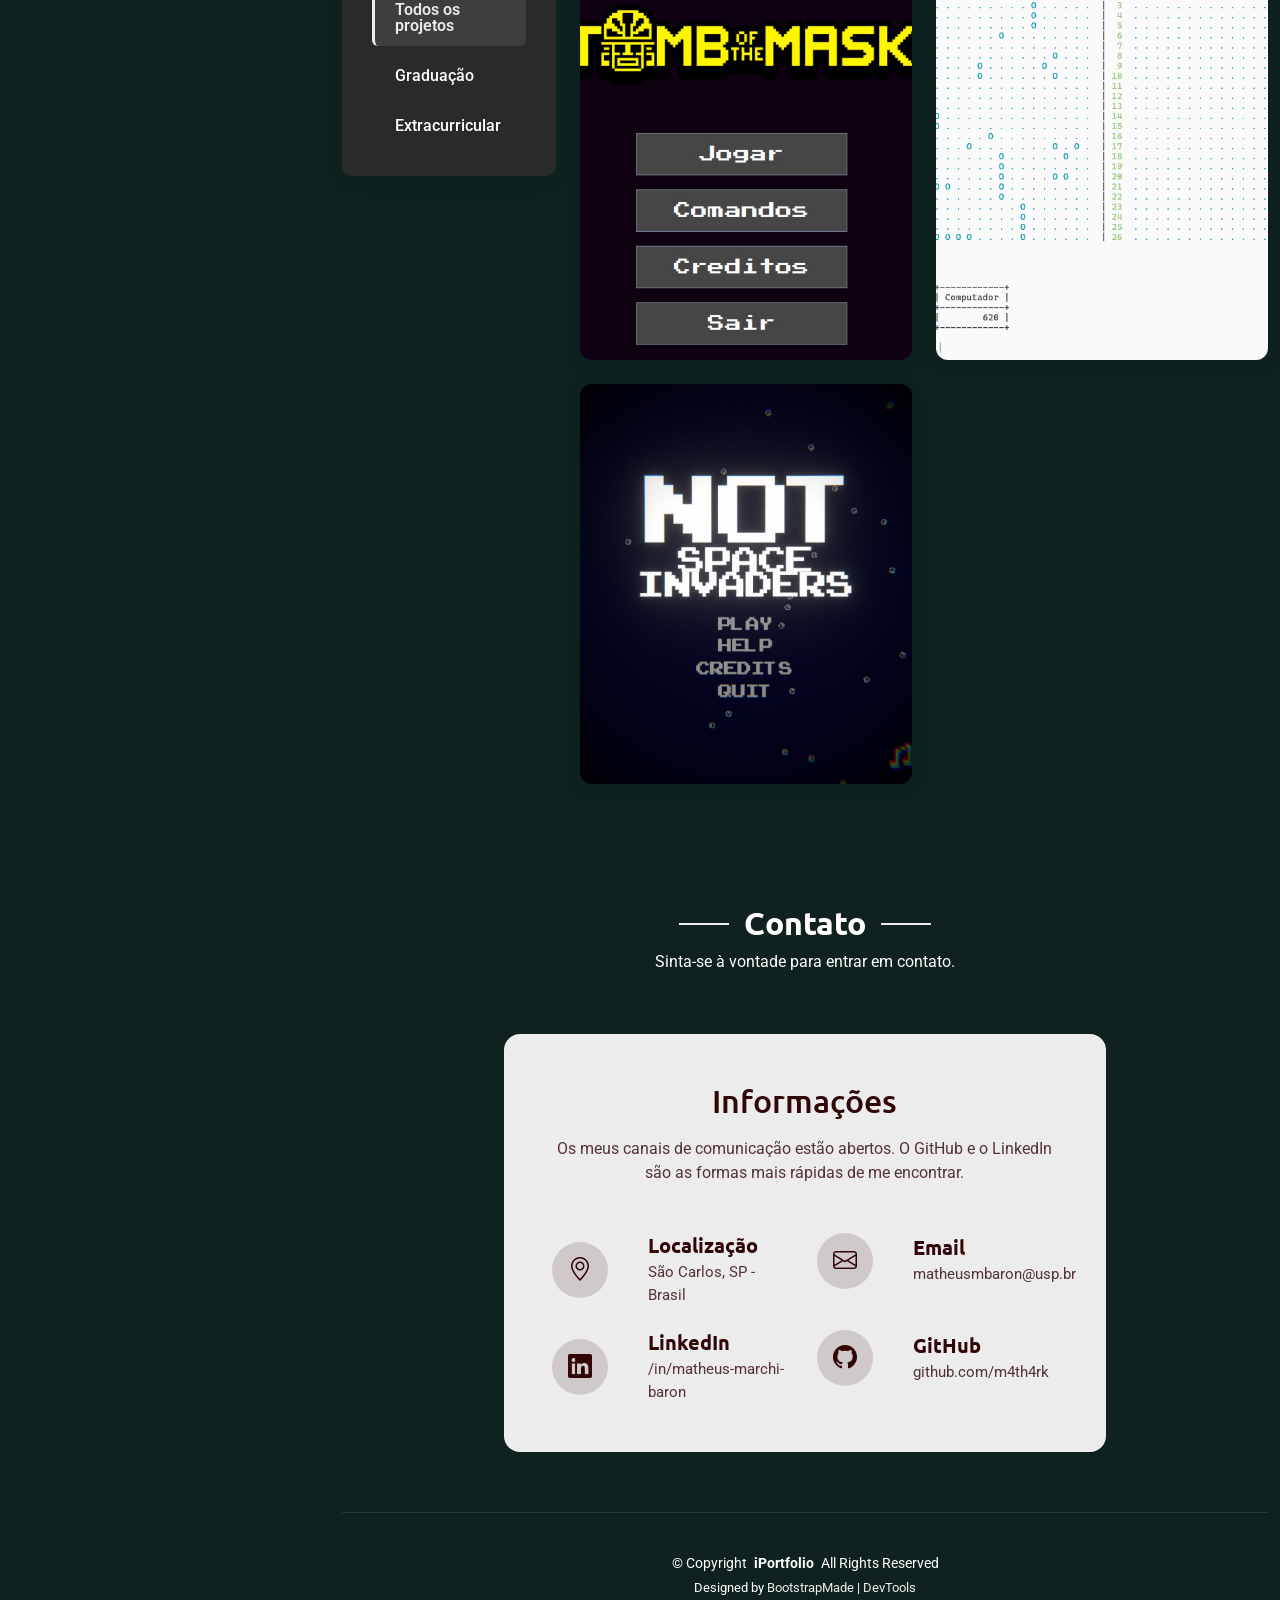
==== commit f4e8ee06: "ver 1.0.6" ====
--- a/index.html
+++ b/index.html
@@ -382,7 +382,7 @@
 
                 <div class="col-lg-6 col-md-6 portfolio-item isotope-item filter-graduacao">
                   <div class="portfolio-wrap">
-                    <img src="assets/img/portfolio/bat-naval.png" class="img-fluid" alt="Portfolio Image"
+                    <img src="assets/img/portfolio/batalha-naval.png" class="img-fluid" alt="Portfolio Image"
                       loading="lazy">
                     <div class="portfolio-info">
                       <div class="content">
